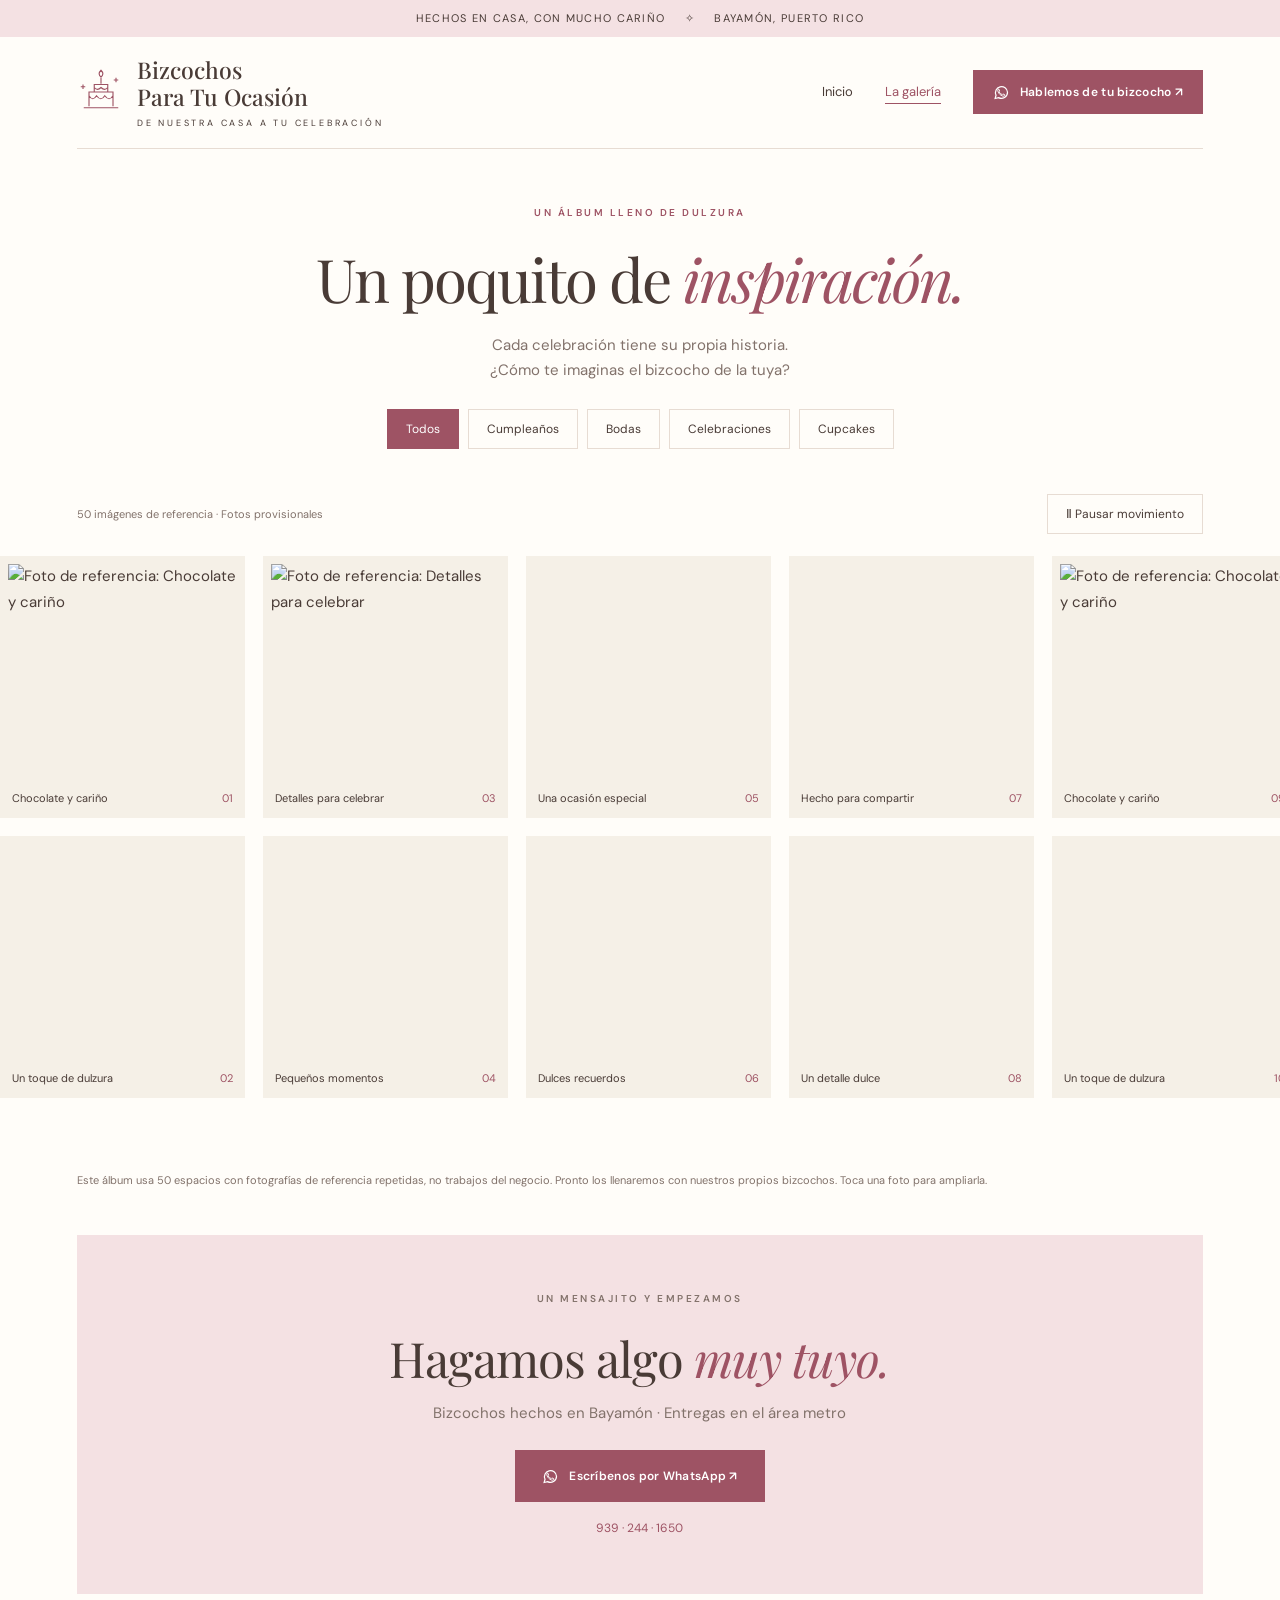
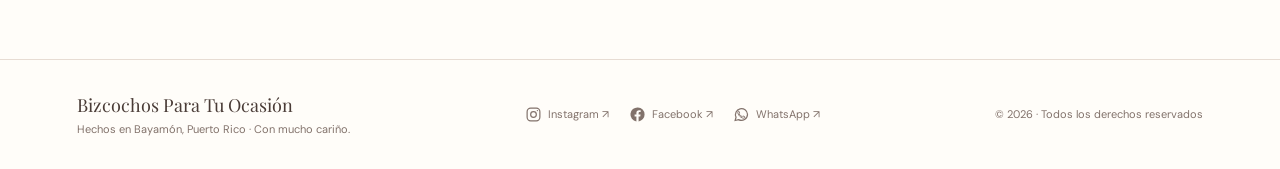
==== galeria.html @ 5bf7c709 "Build cake business website with gallery and corrected contact links" ====
<!doctype html><html lang="es-PR"><head><meta charset="utf-8"><meta name="viewport" content="width=device-width, initial-scale=1"><title>Galería de inspiración | Bizcochos Para Tu Ocasión</title><meta name="description" content="Bizcochos hechos en casa en Bayamón, Puerto Rico, para cumpleaños, bodas y ocasiones especiales. Entregas en el área metro. Cotiza por WhatsApp al 939-244-1650."><link rel="canonical" href="https://bizcochosparatuocasion.com/galeria.html"><meta name="theme-color" content="#f4e1e3"><meta property="og:type" content="website"><meta property="og:locale" content="es_PR"><meta property="og:title" content="Bizcochos Para Tu Ocasión · Bayamón, PR"><meta property="og:description" content="Un bizcocho hecho en casa. Un recuerdo para siempre. Entregas en el área metro de Puerto Rico."><meta property="og:url" content="https://bizcochosparatuocasion.com/galeria.html"><link rel="icon" href="favicon.svg" type="image/svg+xml"><link rel="stylesheet" href="styles.css"><script src="site.js" defer></script></head><body><a class="skip" href="#contenido">Saltar al contenido</a><div class="announcement">HECHOS EN CASA, CON MUCHO CARIÑO <span>✧</span> BAYAMÓN, PUERTO RICO</div><header class="header wrap"><a class="brand" href="index.html" aria-label="Bizcochos Para Tu Ocasión, inicio"><svg viewBox="0 0 64 64" fill="none" stroke="currentColor" stroke-width="1.5" aria-hidden="true"><path d="M9 53h46M16 51V32h32v19M16 37q5 8 10 0 6 8 11 0 6 8 11 0M23 32V22h18v10M23 26q4 5 9 0 5 5 9 0M32 21v-8M32 12q-5-4 0-9 5 5 0 9M8 22v6M5 25h6M52 13v6M49 16h6"/></svg><span><strong>Bizcochos<br>Para Tu Ocasión</strong><small>De nuestra casa a tu celebración</small></span></a><nav class="nav" aria-label="Navegación principal"><a href="index.html" >Inicio</a><a href="galeria.html" aria-current="page">La galería</a><a class="button" href="https://wa.me/19392441650" data-whatsapp><svg viewBox="0 0 24 24" aria-hidden="true" focusable="false" fill="none" stroke="currentColor" stroke-width="1.7"><path d="M20.5 11.7a8.5 8.5 0 0 1-12.6 7.5L3 20.5l1.3-4.7a8.5 8.5 0 1 1 16.2-4.1Z"/><path d="m8 7 1.5 3-1 1c1 2 2.5 3.2 4.5 4l1-1 3 1.5c-.5 2-2 2-3.5 1.5-3-1-5.5-3.5-6.5-6.5C6.5 9 6.5 7.5 8 7Z" stroke-width="1.3"/></svg>Hablemos de tu bizcocho ↗</a></nav></header><main id="contenido"><section class="gallery-intro"><p class="eyebrow">UN ÁLBUM LLENO DE DULZURA</p><h1>Un poquito de <em>inspiración.</em></h1><p>Cada celebración tiene su propia historia.<br>¿Cómo te imaginas el bizcocho de la tuya?</p><div class="gallery-controls" aria-label="Filtrar fotos"><button class="filter active" data-category="todos" aria-pressed="true">Todos</button><button class="filter " data-category="cumpleanos" aria-pressed="false">Cumpleaños</button><button class="filter " data-category="bodas" aria-pressed="false">Bodas</button><button class="filter " data-category="celebraciones" aria-pressed="false">Celebraciones</button><button class="filter " data-category="cupcakes" aria-pressed="false">Cupcakes</button></div></section><div class="gallery-tools wrap"><span id="gallery-count" aria-live="polite">50 imágenes de referencia · Fotos provisionales</span><button class="pause" aria-pressed="false">Ⅱ Pausar movimiento</button></div><div class="gallery-stage" aria-label="Galería de fotos de referencia"></div><noscript><p class="wrap">Activa JavaScript para explorar la galería. Puedes <a href="https://www.instagram.com/bizcochos_para_tu_ocasion/">ver nuestros bizcochos en Instagram</a>.</p></noscript><div class="wrap"><p class="disclaimer" style="margin:0 0 45px">Este álbum usa 50 espacios con fotografías de referencia repetidas, no trabajos del negocio. Pronto los llenaremos con nuestros propios bizcochos. Toca una foto para ampliarla.</p></div><dialog aria-labelledby="photo-title"><div class="dialog-bar"><h2 id="photo-title" style="font-size:24px">Foto de referencia</h2><button type="button" aria-label="Cerrar foto">×</button></div><img alt="Foto de referencia"><p>Fotografía de referencia. No representa un trabajo del negocio.</p></dialog><section class="contact wrap" id="contacto"><p class="eyebrow">UN MENSAJITO Y EMPEZAMOS</p><h2>Hagamos algo <em>muy tuyo.</em></h2><p>Bizcochos hechos en Bayamón · Entregas en el área metro</p><a class="button" href="https://wa.me/19392441650" data-whatsapp><svg viewBox="0 0 24 24" aria-hidden="true" focusable="false" fill="none" stroke="currentColor" stroke-width="1.7"><path d="M20.5 11.7a8.5 8.5 0 0 1-12.6 7.5L3 20.5l1.3-4.7a8.5 8.5 0 1 1 16.2-4.1Z"/><path d="m8 7 1.5 3-1 1c1 2 2.5 3.2 4.5 4l1-1 3 1.5c-.5 2-2 2-3.5 1.5-3-1-5.5-3.5-6.5-6.5C6.5 9 6.5 7.5 8 7Z" stroke-width="1.3"/></svg>Escríbenos por WhatsApp ↗</a><a class="phone" href="tel:+19392441650">939 · 244 · 1650</a></section></main><footer><div class="wrap footer-inner"><div><div class="footer-name">Bizcochos Para Tu Ocasión</div><span>Hechos en Bayamón, Puerto Rico · Con mucho cariño.</span></div><div class="footer-links"><a href="https://www.instagram.com/bizcochos_para_tu_ocasion/"><svg viewBox="0 0 24 24" aria-hidden="true" focusable="false" fill="none" stroke="currentColor" stroke-width="1.7"><rect x="3" y="3" width="18" height="18" rx="5"/><circle cx="12" cy="12" r="4"/><circle cx="17.5" cy="6.5" r="1" fill="currentColor" stroke="none"/></svg> Instagram ↗</a><a href="https://www.facebook.com/people/Bizcochos-para-t%C3%BA-Ocasi%C3%B3n/100064667080641/"><svg viewBox="0 0 24 24" aria-hidden="true" focusable="false" fill="currentColor"><path d="M22 12a10 10 0 1 0-11.56 9.88v-6.99H7.9V12h2.54V9.8c0-2.5 1.49-3.89 3.77-3.89 1.09 0 2.23.2 2.23.2v2.45h-1.26c-1.24 0-1.62.77-1.62 1.56V12h2.77l-.44 2.89h-2.33v6.99A10 10 0 0 0 22 12Z"/></svg> Facebook ↗</a><a href="https://wa.me/19392441650" data-whatsapp><svg viewBox="0 0 24 24" aria-hidden="true" focusable="false" fill="none" stroke="currentColor" stroke-width="1.7"><path d="M20.5 11.7a8.5 8.5 0 0 1-12.6 7.5L3 20.5l1.3-4.7a8.5 8.5 0 1 1 16.2-4.1Z"/><path d="m8 7 1.5 3-1 1c1 2 2.5 3.2 4.5 4l1-1 3 1.5c-.5 2-2 2-3.5 1.5-3-1-5.5-3.5-6.5-6.5C6.5 9 6.5 7.5 8 7Z" stroke-width="1.3"/></svg> WhatsApp ↗</a></div><span>© 2026 · Todos los derechos reservados</span></div></footer></body></html>
---- styles.css ----
@import url('https://fonts.googleapis.com/css2?family=DM+Sans:wght@400;500;600;700&family=Playfair+Display:ital,wght@0,400;0,500;0,600;0,700;1,400;1,500&display=swap');
:root{--ink:#493b36;--muted:#82726b;--rose:#9e5364;--pink:#f4e1e3;--paper:#fffdf9;--cream:#f5f0e7;--line:#e7dcd3}*{box-sizing:border-box}body{margin:0;background:var(--paper);color:var(--ink);font-family:'DM Sans',sans-serif;font-size:15px;line-height:1.7}a{color:inherit;text-decoration:none}button{font:inherit;cursor:pointer}img{display:block;width:100%;object-fit:cover}h1,h2,h3,p{margin:0}h1,h2,h3{font-family:'Playfair Display',Georgia,serif;font-weight:400;line-height:1.15}h1{font-size:clamp(46px,5.4vw,78px);letter-spacing:-2px}h2{font-size:clamp(34px,3.8vw,49px);letter-spacing:-1px}h3{font-size:25px}em{font-weight:400;color:var(--rose)}.wrap{width:min(1180px,88%);margin:auto}.announcement{background:var(--pink);text-align:center;font-size:11px;letter-spacing:1.3px;padding:9px 15px}.announcement span{margin:0 15px}.header{display:flex;align-items:center;justify-content:space-between;gap:24px;min-height:112px;border-bottom:1px solid var(--line)}.brand{display:flex;align-items:center;gap:12px;line-height:1.2}.brand svg{width:48px;height:54px;color:var(--rose)}.brand strong{font-family:'Playfair Display',Georgia,serif;font-size:23px;font-weight:500}.brand small{display:block;text-transform:uppercase;font-size:9px;letter-spacing:2.8px;margin-top:7px}.nav{display:flex;align-items:center;gap:32px;font-size:13px}.nav a[aria-current=page]{color:var(--rose);border-bottom:1px solid var(--rose)}.nav .button{padding:11px 19px}.button{display:inline-flex;align-items:center;justify-content:center;gap:18px;padding:15px 26px;background:var(--rose);border:1px solid var(--rose);color:white;font-size:12px;font-weight:600;letter-spacing:.3px;transition:background .2s}.button:hover{background:#813e4e}.button.light{background:transparent;color:var(--ink);border-color:#bdaaa0}.button.light:hover{background:var(--pink)}.eyebrow{text-transform:uppercase;letter-spacing:2.5px;font-size:10px;font-weight:600;color:var(--rose);margin-bottom:23px}.hero{display:grid;grid-template-columns:1fr 1fr;gap:65px;align-items:center;padding:68px 0 76px}.hero-copy>p:not(.eyebrow){max-width:425px;color:var(--muted);margin:25px 0;font-size:15px}.hero-copy .actions{display:flex;gap:13px;margin:30px 0 23px}.local-note{font-size:11px;color:var(--muted);display:flex;gap:9px;align-items:center}.hero-art{position:relative;padding:26px 25px 18px 33px;background:var(--pink)}.hero-art:before{content:'';position:absolute;inset:13px;border:1px solid #fff9;pointer-events:none}.hero-photo{position:relative;background:white;padding:11px 11px 0;transform:rotate(-4deg);box-shadow:0 7px 20px #654a3312;margin:0 20px 15px 0}.hero-photo img{height:400px}.handwritten{font-family:'Playfair Display',Georgia,serif;font-style:italic;font-size:20px;text-align:center;padding:15px 5px;color:var(--rose)}.seal{position:absolute;right:-24px;bottom:53px;width:112px;height:112px;border-radius:50%;background:var(--cream);border:1px solid #c7afa2;outline:5px solid var(--cream);display:flex;align-items:center;justify-content:center;text-align:center;font-family:'Playfair Display',Georgia,serif;line-height:1.4;font-size:17px;transform:rotate(12deg)}.photo-note{font-size:9px;color:var(--muted);letter-spacing:.6px;text-align:right;margin-top:22px}.values{border-top:1px solid var(--line);border-bottom:1px solid var(--line);display:flex;justify-content:center;gap:55px;padding:18px 0;font-size:11px;letter-spacing:1px}.values span::before{content:'✧';color:var(--rose);font-size:18px;margin-right:14px}.section{padding:75px 0}.section-heading{display:flex;justify-content:space-between;align-items:end;margin-bottom:34px;gap:20px}.section-heading .eyebrow{margin-bottom:12px}.text-link{font-size:12px;border-bottom:1px solid var(--rose);padding-bottom:4px;color:var(--rose);white-space:nowrap}.cake-grid{display:grid;grid-template-columns:repeat(3,1fr);gap:27px}.cake-card{margin:0}.cake-card .image-frame{background:var(--cream);padding:10px;overflow:hidden}.cake-card img{height:295px;transition:transform .5s}.cake-card a:hover img{transform:scale(1.04)}.cake-card figcaption{display:flex;align-items:center;justify-content:space-between;padding-top:17px}.cake-card figcaption span{color:var(--rose);font-size:18px}.cake-card p{font-size:12px;color:var(--muted);margin-top:6px}.disclaimer{font-size:11px;color:var(--muted);margin-top:22px}.story{background:var(--cream);padding:60px 0}.story-inner{display:grid;grid-template-columns:1fr 1.2fr;gap:100px;align-items:center}.story p:not(.eyebrow){color:var(--muted);margin:20px 0}.story-signature{font-family:'Playfair Display',serif;color:var(--rose);font-style:italic;font-size:21px}.steps{display:grid;grid-template-columns:repeat(3,1fr);gap:45px;margin-top:37px}.step{border-top:1px solid var(--line);padding-top:22px}.step .number{font-family:'Playfair Display',serif;color:#c69c99;font-size:28px}.step h3{margin:12px 0}.step p{color:var(--muted);font-size:13px}.contact{background:var(--pink);text-align:center;padding:55px 20px;margin-bottom:65px;position:relative}.contact h2{margin-bottom:16px}.contact p{color:var(--muted);margin-bottom:23px}.contact .phone{display:block;font-size:12px;margin-top:16px;color:var(--rose)}footer{border-top:1px solid var(--line);padding:30px 0}.footer-inner{display:flex;justify-content:space-between;align-items:center;gap:20px;font-size:11px;color:var(--muted)}.footer-name{font-family:'Playfair Display',serif;font-size:18px;color:var(--ink)}.footer-links{display:flex;gap:20px}.skip{position:absolute;left:20px;top:-100px;background:white;padding:10px;z-index:10}.skip:focus{top:10px}:focus-visible{outline:3px solid var(--rose);outline-offset:5px}.gallery-intro{text-align:center;padding:55px 20px 30px}.gallery-intro h1{font-size:60px}.gallery-intro>p:not(.eyebrow){color:var(--muted);max-width:520px;margin:20px auto}.gallery-controls{display:flex;justify-content:center;gap:9px;flex-wrap:wrap;margin:25px 0 15px}.filter,.pause{border:1px solid var(--line);padding:9px 18px;background:transparent;color:var(--ink);font-size:12px}.filter.active{background:var(--rose);border-color:var(--rose);color:white}.gallery-tools{display:flex;align-items:center;justify-content:space-between;gap:20px;font-size:11px;color:var(--muted);margin-bottom:22px}.gallery-stage{overflow:hidden;padding-bottom:55px}.gallery-row{overflow:hidden;margin:0 0 18px}.gallery-track{display:flex;width:max-content;animation:drift 100s linear infinite;gap:18px}.gallery-row:nth-child(even) .gallery-track{animation-direction:reverse;animation-duration:115s}.gallery-stage.paused .gallery-track,.gallery-row:hover .gallery-track,.gallery-row:focus-within .gallery-track{animation-play-state:paused}.gallery-item{border:0;padding:8px 8px 0;background:var(--cream);width:245px;text-align:left;color:var(--ink)}.gallery-item img{height:215px}.gallery-item span{display:block;padding:10px 4px;font-size:11px}.gallery-item span b{float:right;color:var(--rose);font-weight:400}@keyframes drift{to{transform:translateX(-50%)}}dialog{border:1px solid var(--line);padding:18px;background:var(--paper);width:min(600px,92vw);max-height:90vh;color:var(--ink)}dialog::backdrop{background:#302420b8}dialog img{max-height:65vh;object-fit:contain;background:var(--cream)}.dialog-bar{display:flex;justify-content:space-between;align-items:center;margin-bottom:12px}.dialog-bar button{background:none;border:0;font-size:24px;color:var(--ink)}dialog p{font-size:11px;color:var(--muted);margin-top:12px}.empty{padding:40px;text-align:center}
@media(min-width:1500px){.gallery-item{width:290px}.gallery-item img{height:245px}}@media(max-width:850px){.header{min-height:95px}.nav{gap:19px}.hero{gap:30px}.hero-photo img{height:325px}.seal{right:-10px;width:90px;height:90px;font-size:15px}.hero-copy .actions{flex-direction:column;align-items:start}.values{gap:20px;font-size:9px}.cake-card img{height:230px}.story-inner{gap:40px}.brand strong{font-size:19px}.nav .button{padding:9px 12px}.cake-grid{gap:16px}}@media(max-width:600px){.wrap{width:88%}.announcement{font-size:9px;letter-spacing:.5px}.announcement span{margin:0 6px}.header{flex-wrap:wrap;justify-content:center;padding:20px 0 15px;gap:18px}.brand strong{font-size:24px}.nav{width:100%;justify-content:center;gap:28px}.nav .button{font-size:11px}.hero{grid-template-columns:1fr;padding:40px 0 45px;gap:35px}h1{font-size:53px}.hero-copy>p:not(.eyebrow){margin:22px 0}.hero-copy .actions{flex-direction:row;gap:10px}.button{padding:13px 17px;font-size:11px}.hero-art{margin:0 12px 0 0;padding:22px}.hero-photo{margin-right:10px}.hero-photo img{height:340px}.seal{bottom:55px}.values{gap:10px;flex-wrap:wrap;padding:14px 0}.values span::before{margin-right:6px}.section{padding:47px 0}.section-heading{align-items:start}.section-heading h2{font-size:35px}.section-heading .text-link{margin-top:30px;font-size:10px}.cake-grid{grid-template-columns:1fr;gap:30px}.cake-card img{height:320px}.story{padding:45px 0}.story-inner{grid-template-columns:1fr;gap:15px}.steps{grid-template-columns:1fr;gap:25px}.step{display:grid;grid-template-columns:40px 1fr;column-gap:14px}.step h3{margin:3px 0 8px}.step p{grid-column:2}.contact{margin-bottom:35px;padding:40px 20px}.footer-inner{flex-direction:column;text-align:center;gap:15px}.gallery-intro{padding-top:40px}.gallery-intro h1{font-size:46px}.gallery-tools{align-items:start}.gallery-item{width:195px}.gallery-item img{height:180px}.gallery-track{gap:14px}.gallery-row{margin-bottom:14px}}@media(prefers-reduced-motion:reduce){*{animation:none!important;transition:none!important}.gallery-row{overflow-x:auto}}
.gallery-stage.paused .gallery-row{overflow-x:auto}.gallery-stage.paused .gallery-track{animation:none;transform:none}.gallery-track{padding-right:18px}@media(max-width:600px){.gallery-track{padding-right:14px}}
.footer-links a{display:inline-flex;align-items:center;gap:6px}.footer-links svg,.button svg{width:17px;height:17px;flex-shrink:0}.button:has(svg){gap:10px}@media(max-width:600px){.nav{gap:18px}.nav .button{padding:9px 10px}.nav .button svg{width:15px;height:15px}}
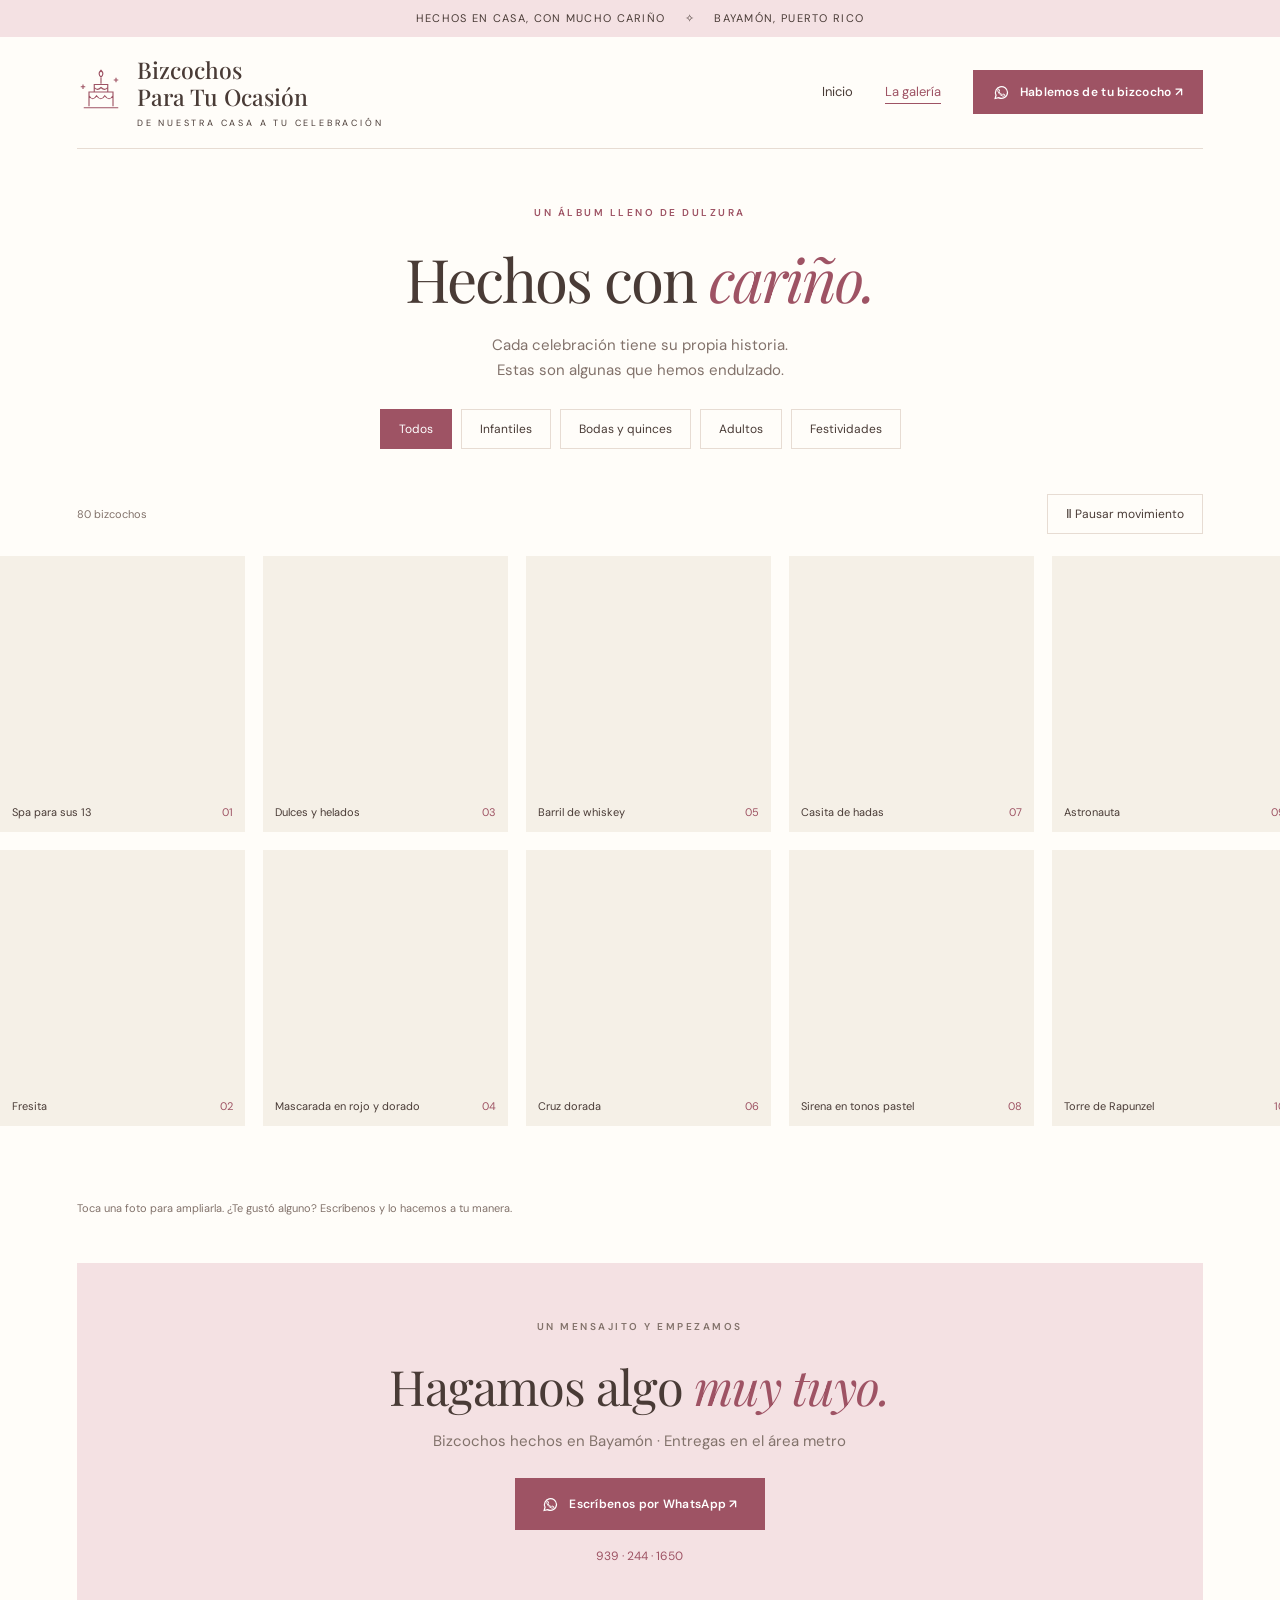
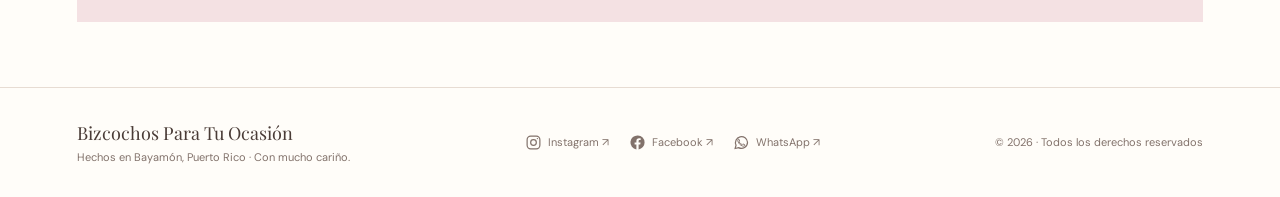
==== commit ac0e4c41: "Replace placeholder photos with the bakery's own cakes Add 80 web-sized photos (full and thumbnail) " ====
--- a/galeria.html
+++ b/galeria.html
@@ -1 +1 @@
-<!doctype html><html lang="es-PR"><head><meta charset="utf-8"><meta name="viewport" content="width=device-width, initial-scale=1"><title>Galería de inspiración | Bizcochos Para Tu Ocasión</title><meta name="description" content="Bizcochos hechos en casa en Bayamón, Puerto Rico, para cumpleaños, bodas y ocasiones especiales. Entregas en el área metro. Cotiza por WhatsApp al 939-244-1650."><link rel="canonical" href="https://bizcochosparatuocasion.com/galeria.html"><meta name="theme-color" content="#f4e1e3"><meta property="og:type" content="website"><meta property="og:locale" content="es_PR"><meta property="og:title" content="Bizcochos Para Tu Ocasión · Bayamón, PR"><meta property="og:description" content="Un bizcocho hecho en casa. Un recuerdo para siempre. Entregas en el área metro de Puerto Rico."><meta property="og:url" content="https://bizcochosparatuocasion.com/galeria.html"><link rel="icon" href="favicon.svg" type="image/svg+xml"><link rel="stylesheet" href="styles.css"><script src="site.js" defer></script></head><body><a class="skip" href="#contenido">Saltar al contenido</a><div class="announcement">HECHOS EN CASA, CON MUCHO CARIÑO <span>✧</span> BAYAMÓN, PUERTO RICO</div><header class="header wrap"><a class="brand" href="index.html" aria-label="Bizcochos Para Tu Ocasión, inicio"><svg viewBox="0 0 64 64" fill="none" stroke="currentColor" stroke-width="1.5" aria-hidden="true"><path d="M9 53h46M16 51V32h32v19M16 37q5 8 10 0 6 8 11 0 6 8 11 0M23 32V22h18v10M23 26q4 5 9 0 5 5 9 0M32 21v-8M32 12q-5-4 0-9 5 5 0 9M8 22v6M5 25h6M52 13v6M49 16h6"/></svg><span><strong>Bizcochos<br>Para Tu Ocasión</strong><small>De nuestra casa a tu celebración</small></span></a><nav class="nav" aria-label="Navegación principal"><a href="index.html" >Inicio</a><a href="galeria.html" aria-current="page">La galería</a><a class="button" href="https://wa.me/19392441650" data-whatsapp><svg viewBox="0 0 24 24" aria-hidden="true" focusable="false" fill="none" stroke="currentColor" stroke-width="1.7"><path d="M20.5 11.7a8.5 8.5 0 0 1-12.6 7.5L3 20.5l1.3-4.7a8.5 8.5 0 1 1 16.2-4.1Z"/><path d="m8 7 1.5 3-1 1c1 2 2.5 3.2 4.5 4l1-1 3 1.5c-.5 2-2 2-3.5 1.5-3-1-5.5-3.5-6.5-6.5C6.5 9 6.5 7.5 8 7Z" stroke-width="1.3"/></svg>Hablemos de tu bizcocho ↗</a></nav></header><main id="contenido"><section class="gallery-intro"><p class="eyebrow">UN ÁLBUM LLENO DE DULZURA</p><h1>Un poquito de <em>inspiración.</em></h1><p>Cada celebración tiene su propia historia.<br>¿Cómo te imaginas el bizcocho de la tuya?</p><div class="gallery-controls" aria-label="Filtrar fotos"><button class="filter active" data-category="todos" aria-pressed="true">Todos</button><button class="filter " data-category="cumpleanos" aria-pressed="false">Cumpleaños</button><button class="filter " data-category="bodas" aria-pressed="false">Bodas</button><button class="filter " data-category="celebraciones" aria-pressed="false">Celebraciones</button><button class="filter " data-category="cupcakes" aria-pressed="false">Cupcakes</button></div></section><div class="gallery-tools wrap"><span id="gallery-count" aria-live="polite">50 imágenes de referencia · Fotos provisionales</span><button class="pause" aria-pressed="false">Ⅱ Pausar movimiento</button></div><div class="gallery-stage" aria-label="Galería de fotos de referencia"></div><noscript><p class="wrap">Activa JavaScript para explorar la galería. Puedes <a href="https://www.instagram.com/bizcochos_para_tu_ocasion/">ver nuestros bizcochos en Instagram</a>.</p></noscript><div class="wrap"><p class="disclaimer" style="margin:0 0 45px">Este álbum usa 50 espacios con fotografías de referencia repetidas, no trabajos del negocio. Pronto los llenaremos con nuestros propios bizcochos. Toca una foto para ampliarla.</p></div><dialog aria-labelledby="photo-title"><div class="dialog-bar"><h2 id="photo-title" style="font-size:24px">Foto de referencia</h2><button type="button" aria-label="Cerrar foto">×</button></div><img alt="Foto de referencia"><p>Fotografía de referencia. No representa un trabajo del negocio.</p></dialog><section class="contact wrap" id="contacto"><p class="eyebrow">UN MENSAJITO Y EMPEZAMOS</p><h2>Hagamos algo <em>muy tuyo.</em></h2><p>Bizcochos hechos en Bayamón · Entregas en el área metro</p><a class="button" href="https://wa.me/19392441650" data-whatsapp><svg viewBox="0 0 24 24" aria-hidden="true" focusable="false" fill="none" stroke="currentColor" stroke-width="1.7"><path d="M20.5 11.7a8.5 8.5 0 0 1-12.6 7.5L3 20.5l1.3-4.7a8.5 8.5 0 1 1 16.2-4.1Z"/><path d="m8 7 1.5 3-1 1c1 2 2.5 3.2 4.5 4l1-1 3 1.5c-.5 2-2 2-3.5 1.5-3-1-5.5-3.5-6.5-6.5C6.5 9 6.5 7.5 8 7Z" stroke-width="1.3"/></svg>Escríbenos por WhatsApp ↗</a><a class="phone" href="tel:+19392441650">939 · 244 · 1650</a></section></main><footer><div class="wrap footer-inner"><div><div class="footer-name">Bizcochos Para Tu Ocasión</div><span>Hechos en Bayamón, Puerto Rico · Con mucho cariño.</span></div><div class="footer-links"><a href="https://www.instagram.com/bizcochos_para_tu_ocasion/"><svg viewBox="0 0 24 24" aria-hidden="true" focusable="false" fill="none" stroke="currentColor" stroke-width="1.7"><rect x="3" y="3" width="18" height="18" rx="5"/><circle cx="12" cy="12" r="4"/><circle cx="17.5" cy="6.5" r="1" fill="currentColor" stroke="none"/></svg> Instagram ↗</a><a href="https://www.facebook.com/people/Bizcochos-para-t%C3%BA-Ocasi%C3%B3n/100064667080641/"><svg viewBox="0 0 24 24" aria-hidden="true" focusable="false" fill="currentColor"><path d="M22 12a10 10 0 1 0-11.56 9.88v-6.99H7.9V12h2.54V9.8c0-2.5 1.49-3.89 3.77-3.89 1.09 0 2.23.2 2.23.2v2.45h-1.26c-1.24 0-1.62.77-1.62 1.56V12h2.77l-.44 2.89h-2.33v6.99A10 10 0 0 0 22 12Z"/></svg> Facebook ↗</a><a href="https://wa.me/19392441650" data-whatsapp><svg viewBox="0 0 24 24" aria-hidden="true" focusable="false" fill="none" stroke="currentColor" stroke-width="1.7"><path d="M20.5 11.7a8.5 8.5 0 0 1-12.6 7.5L3 20.5l1.3-4.7a8.5 8.5 0 1 1 16.2-4.1Z"/><path d="m8 7 1.5 3-1 1c1 2 2.5 3.2 4.5 4l1-1 3 1.5c-.5 2-2 2-3.5 1.5-3-1-5.5-3.5-6.5-6.5C6.5 9 6.5 7.5 8 7Z" stroke-width="1.3"/></svg> WhatsApp ↗</a></div><span>© 2026 · Todos los derechos reservados</span></div></footer></body></html>+<!doctype html><html lang="es-PR"><head><meta charset="utf-8"><meta name="viewport" content="width=device-width, initial-scale=1"><title>Galería de bizcochos | Bizcochos Para Tu Ocasión</title><meta name="description" content="Bizcochos hechos en casa en Bayamón, Puerto Rico, para cumpleaños, bodas y ocasiones especiales. Entregas en el área metro. Cotiza por WhatsApp al 939-244-1650."><link rel="canonical" href="https://bizcochosparatuocasion.com/galeria.html"><meta name="theme-color" content="#f4e1e3"><meta property="og:type" content="website"><meta property="og:locale" content="es_PR"><meta property="og:title" content="Bizcochos Para Tu Ocasión · Bayamón, PR"><meta property="og:description" content="Un bizcocho hecho en casa. Un recuerdo para siempre. Entregas en el área metro de Puerto Rico."><meta property="og:url" content="https://bizcochosparatuocasion.com/galeria.html"><link rel="icon" href="favicon.svg" type="image/svg+xml"><link rel="stylesheet" href="styles.css"><script src="site.js" defer></script></head><body><a class="skip" href="#contenido">Saltar al contenido</a><div class="announcement">HECHOS EN CASA, CON MUCHO CARIÑO <span>✧</span> BAYAMÓN, PUERTO RICO</div><header class="header wrap"><a class="brand" href="index.html" aria-label="Bizcochos Para Tu Ocasión, inicio"><svg viewBox="0 0 64 64" fill="none" stroke="currentColor" stroke-width="1.5" aria-hidden="true"><path d="M9 53h46M16 51V32h32v19M16 37q5 8 10 0 6 8 11 0 6 8 11 0M23 32V22h18v10M23 26q4 5 9 0 5 5 9 0M32 21v-8M32 12q-5-4 0-9 5 5 0 9M8 22v6M5 25h6M52 13v6M49 16h6"/></svg><span><strong>Bizcochos<br>Para Tu Ocasión</strong><small>De nuestra casa a tu celebración</small></span></a><nav class="nav" aria-label="Navegación principal"><a href="index.html" >Inicio</a><a href="galeria.html" aria-current="page">La galería</a><a class="button" href="https://wa.me/19392441650" data-whatsapp><svg viewBox="0 0 24 24" aria-hidden="true" focusable="false" fill="none" stroke="currentColor" stroke-width="1.7"><path d="M20.5 11.7a8.5 8.5 0 0 1-12.6 7.5L3 20.5l1.3-4.7a8.5 8.5 0 1 1 16.2-4.1Z"/><path d="m8 7 1.5 3-1 1c1 2 2.5 3.2 4.5 4l1-1 3 1.5c-.5 2-2 2-3.5 1.5-3-1-5.5-3.5-6.5-6.5C6.5 9 6.5 7.5 8 7Z" stroke-width="1.3"/></svg>Hablemos de tu bizcocho ↗</a></nav></header><main id="contenido"><section class="gallery-intro"><p class="eyebrow">UN ÁLBUM LLENO DE DULZURA</p><h1>Hechos con <em>cariño.</em></h1><p>Cada celebración tiene su propia historia.<br>Estas son algunas que hemos endulzado.</p><div class="gallery-controls" aria-label="Filtrar fotos"><button class="filter active" data-category="todos" aria-pressed="true">Todos</button><button class="filter " data-category="infantiles" aria-pressed="false">Infantiles</button><button class="filter " data-category="bodas-y-quinces" aria-pressed="false">Bodas y quinces</button><button class="filter " data-category="adultos" aria-pressed="false">Adultos</button><button class="filter " data-category="festividades" aria-pressed="false">Festividades</button></div></section><div class="gallery-tools wrap"><span id="gallery-count" aria-live="polite">80 bizcochos</span><button class="pause" aria-pressed="false">Ⅱ Pausar movimiento</button></div><div class="gallery-stage" aria-label="Galería de nuestros bizcochos"></div><noscript><p class="wrap">Activa JavaScript para explorar la galería. Puedes <a href="https://www.instagram.com/bizcochos_para_tu_ocasion/">ver nuestros bizcochos en Instagram</a>.</p></noscript><div class="wrap"><p class="disclaimer" style="margin:0 0 45px">Toca una foto para ampliarla. ¿Te gustó alguno? Escríbenos y lo hacemos a tu manera.</p></div><dialog aria-labelledby="photo-title"><div class="dialog-bar"><h2 id="photo-title" style="font-size:24px">Bizcocho</h2><button type="button" aria-label="Cerrar foto">×</button></div><img alt=""><p>Hecho por Bizcochos Para Tu Ocasión en Bayamón, Puerto Rico.</p></dialog><section class="contact wrap" id="contacto"><p class="eyebrow">UN MENSAJITO Y EMPEZAMOS</p><h2>Hagamos algo <em>muy tuyo.</em></h2><p>Bizcochos hechos en Bayamón · Entregas en el área metro</p><a class="button" href="https://wa.me/19392441650" data-whatsapp><svg viewBox="0 0 24 24" aria-hidden="true" focusable="false" fill="none" stroke="currentColor" stroke-width="1.7"><path d="M20.5 11.7a8.5 8.5 0 0 1-12.6 7.5L3 20.5l1.3-4.7a8.5 8.5 0 1 1 16.2-4.1Z"/><path d="m8 7 1.5 3-1 1c1 2 2.5 3.2 4.5 4l1-1 3 1.5c-.5 2-2 2-3.5 1.5-3-1-5.5-3.5-6.5-6.5C6.5 9 6.5 7.5 8 7Z" stroke-width="1.3"/></svg>Escríbenos por WhatsApp ↗</a><a class="phone" href="tel:+19392441650">939 · 244 · 1650</a></section></main><footer><div class="wrap footer-inner"><div><div class="footer-name">Bizcochos Para Tu Ocasión</div><span>Hechos en Bayamón, Puerto Rico · Con mucho cariño.</span></div><div class="footer-links"><a href="https://www.instagram.com/bizcochos_para_tu_ocasion/"><svg viewBox="0 0 24 24" aria-hidden="true" focusable="false" fill="none" stroke="currentColor" stroke-width="1.7"><rect x="3" y="3" width="18" height="18" rx="5"/><circle cx="12" cy="12" r="4"/><circle cx="17.5" cy="6.5" r="1" fill="currentColor" stroke="none"/></svg> Instagram ↗</a><a href="https://www.facebook.com/people/Bizcochos-para-t%C3%BA-Ocasi%C3%B3n/100064667080641/"><svg viewBox="0 0 24 24" aria-hidden="true" focusable="false" fill="currentColor"><path d="M22 12a10 10 0 1 0-11.56 9.88v-6.99H7.9V12h2.54V9.8c0-2.5 1.49-3.89 3.77-3.89 1.09 0 2.23.2 2.23.2v2.45h-1.26c-1.24 0-1.62.77-1.62 1.56V12h2.77l-.44 2.89h-2.33v6.99A10 10 0 0 0 22 12Z"/></svg> Facebook ↗</a><a href="https://wa.me/19392441650" data-whatsapp><svg viewBox="0 0 24 24" aria-hidden="true" focusable="false" fill="none" stroke="currentColor" stroke-width="1.7"><path d="M20.5 11.7a8.5 8.5 0 0 1-12.6 7.5L3 20.5l1.3-4.7a8.5 8.5 0 1 1 16.2-4.1Z"/><path d="m8 7 1.5 3-1 1c1 2 2.5 3.2 4.5 4l1-1 3 1.5c-.5 2-2 2-3.5 1.5-3-1-5.5-3.5-6.5-6.5C6.5 9 6.5 7.5 8 7Z" stroke-width="1.3"/></svg> WhatsApp ↗</a></div><span>© 2026 · Todos los derechos reservados</span></div></footer></body></html>
--- a/styles.css
+++ b/styles.css
@@ -1,5 +1,5 @@
 @import url('https://fonts.googleapis.com/css2?family=DM+Sans:wght@400;500;600;700&family=Playfair+Display:ital,wght@0,400;0,500;0,600;0,700;1,400;1,500&display=swap');
-:root{--ink:#493b36;--muted:#82726b;--rose:#9e5364;--pink:#f4e1e3;--paper:#fffdf9;--cream:#f5f0e7;--line:#e7dcd3}*{box-sizing:border-box}body{margin:0;background:var(--paper);color:var(--ink);font-family:'DM Sans',sans-serif;font-size:15px;line-height:1.7}a{color:inherit;text-decoration:none}button{font:inherit;cursor:pointer}img{display:block;width:100%;object-fit:cover}h1,h2,h3,p{margin:0}h1,h2,h3{font-family:'Playfair Display',Georgia,serif;font-weight:400;line-height:1.15}h1{font-size:clamp(46px,5.4vw,78px);letter-spacing:-2px}h2{font-size:clamp(34px,3.8vw,49px);letter-spacing:-1px}h3{font-size:25px}em{font-weight:400;color:var(--rose)}.wrap{width:min(1180px,88%);margin:auto}.announcement{background:var(--pink);text-align:center;font-size:11px;letter-spacing:1.3px;padding:9px 15px}.announcement span{margin:0 15px}.header{display:flex;align-items:center;justify-content:space-between;gap:24px;min-height:112px;border-bottom:1px solid var(--line)}.brand{display:flex;align-items:center;gap:12px;line-height:1.2}.brand svg{width:48px;height:54px;color:var(--rose)}.brand strong{font-family:'Playfair Display',Georgia,serif;font-size:23px;font-weight:500}.brand small{display:block;text-transform:uppercase;font-size:9px;letter-spacing:2.8px;margin-top:7px}.nav{display:flex;align-items:center;gap:32px;font-size:13px}.nav a[aria-current=page]{color:var(--rose);border-bottom:1px solid var(--rose)}.nav .button{padding:11px 19px}.button{display:inline-flex;align-items:center;justify-content:center;gap:18px;padding:15px 26px;background:var(--rose);border:1px solid var(--rose);color:white;font-size:12px;font-weight:600;letter-spacing:.3px;transition:background .2s}.button:hover{background:#813e4e}.button.light{background:transparent;color:var(--ink);border-color:#bdaaa0}.button.light:hover{background:var(--pink)}.eyebrow{text-transform:uppercase;letter-spacing:2.5px;font-size:10px;font-weight:600;color:var(--rose);margin-bottom:23px}.hero{display:grid;grid-template-columns:1fr 1fr;gap:65px;align-items:center;padding:68px 0 76px}.hero-copy>p:not(.eyebrow){max-width:425px;color:var(--muted);margin:25px 0;font-size:15px}.hero-copy .actions{display:flex;gap:13px;margin:30px 0 23px}.local-note{font-size:11px;color:var(--muted);display:flex;gap:9px;align-items:center}.hero-art{position:relative;padding:26px 25px 18px 33px;background:var(--pink)}.hero-art:before{content:'';position:absolute;inset:13px;border:1px solid #fff9;pointer-events:none}.hero-photo{position:relative;background:white;padding:11px 11px 0;transform:rotate(-4deg);box-shadow:0 7px 20px #654a3312;margin:0 20px 15px 0}.hero-photo img{height:400px}.handwritten{font-family:'Playfair Display',Georgia,serif;font-style:italic;font-size:20px;text-align:center;padding:15px 5px;color:var(--rose)}.seal{position:absolute;right:-24px;bottom:53px;width:112px;height:112px;border-radius:50%;background:var(--cream);border:1px solid #c7afa2;outline:5px solid var(--cream);display:flex;align-items:center;justify-content:center;text-align:center;font-family:'Playfair Display',Georgia,serif;line-height:1.4;font-size:17px;transform:rotate(12deg)}.photo-note{font-size:9px;color:var(--muted);letter-spacing:.6px;text-align:right;margin-top:22px}.values{border-top:1px solid var(--line);border-bottom:1px solid var(--line);display:flex;justify-content:center;gap:55px;padding:18px 0;font-size:11px;letter-spacing:1px}.values span::before{content:'✧';color:var(--rose);font-size:18px;margin-right:14px}.section{padding:75px 0}.section-heading{display:flex;justify-content:space-between;align-items:end;margin-bottom:34px;gap:20px}.section-heading .eyebrow{margin-bottom:12px}.text-link{font-size:12px;border-bottom:1px solid var(--rose);padding-bottom:4px;color:var(--rose);white-space:nowrap}.cake-grid{display:grid;grid-template-columns:repeat(3,1fr);gap:27px}.cake-card{margin:0}.cake-card .image-frame{background:var(--cream);padding:10px;overflow:hidden}.cake-card img{height:295px;transition:transform .5s}.cake-card a:hover img{transform:scale(1.04)}.cake-card figcaption{display:flex;align-items:center;justify-content:space-between;padding-top:17px}.cake-card figcaption span{color:var(--rose);font-size:18px}.cake-card p{font-size:12px;color:var(--muted);margin-top:6px}.disclaimer{font-size:11px;color:var(--muted);margin-top:22px}.story{background:var(--cream);padding:60px 0}.story-inner{display:grid;grid-template-columns:1fr 1.2fr;gap:100px;align-items:center}.story p:not(.eyebrow){color:var(--muted);margin:20px 0}.story-signature{font-family:'Playfair Display',serif;color:var(--rose);font-style:italic;font-size:21px}.steps{display:grid;grid-template-columns:repeat(3,1fr);gap:45px;margin-top:37px}.step{border-top:1px solid var(--line);padding-top:22px}.step .number{font-family:'Playfair Display',serif;color:#c69c99;font-size:28px}.step h3{margin:12px 0}.step p{color:var(--muted);font-size:13px}.contact{background:var(--pink);text-align:center;padding:55px 20px;margin-bottom:65px;position:relative}.contact h2{margin-bottom:16px}.contact p{color:var(--muted);margin-bottom:23px}.contact .phone{display:block;font-size:12px;margin-top:16px;color:var(--rose)}footer{border-top:1px solid var(--line);padding:30px 0}.footer-inner{display:flex;justify-content:space-between;align-items:center;gap:20px;font-size:11px;color:var(--muted)}.footer-name{font-family:'Playfair Display',serif;font-size:18px;color:var(--ink)}.footer-links{display:flex;gap:20px}.skip{position:absolute;left:20px;top:-100px;background:white;padding:10px;z-index:10}.skip:focus{top:10px}:focus-visible{outline:3px solid var(--rose);outline-offset:5px}.gallery-intro{text-align:center;padding:55px 20px 30px}.gallery-intro h1{font-size:60px}.gallery-intro>p:not(.eyebrow){color:var(--muted);max-width:520px;margin:20px auto}.gallery-controls{display:flex;justify-content:center;gap:9px;flex-wrap:wrap;margin:25px 0 15px}.filter,.pause{border:1px solid var(--line);padding:9px 18px;background:transparent;color:var(--ink);font-size:12px}.filter.active{background:var(--rose);border-color:var(--rose);color:white}.gallery-tools{display:flex;align-items:center;justify-content:space-between;gap:20px;font-size:11px;color:var(--muted);margin-bottom:22px}.gallery-stage{overflow:hidden;padding-bottom:55px}.gallery-row{overflow:hidden;margin:0 0 18px}.gallery-track{display:flex;width:max-content;animation:drift 100s linear infinite;gap:18px}.gallery-row:nth-child(even) .gallery-track{animation-direction:reverse;animation-duration:115s}.gallery-stage.paused .gallery-track,.gallery-row:hover .gallery-track,.gallery-row:focus-within .gallery-track{animation-play-state:paused}.gallery-item{border:0;padding:8px 8px 0;background:var(--cream);width:245px;text-align:left;color:var(--ink)}.gallery-item img{height:215px}.gallery-item span{display:block;padding:10px 4px;font-size:11px}.gallery-item span b{float:right;color:var(--rose);font-weight:400}@keyframes drift{to{transform:translateX(-50%)}}dialog{border:1px solid var(--line);padding:18px;background:var(--paper);width:min(600px,92vw);max-height:90vh;color:var(--ink)}dialog::backdrop{background:#302420b8}dialog img{max-height:65vh;object-fit:contain;background:var(--cream)}.dialog-bar{display:flex;justify-content:space-between;align-items:center;margin-bottom:12px}.dialog-bar button{background:none;border:0;font-size:24px;color:var(--ink)}dialog p{font-size:11px;color:var(--muted);margin-top:12px}.empty{padding:40px;text-align:center}
-@media(min-width:1500px){.gallery-item{width:290px}.gallery-item img{height:245px}}@media(max-width:850px){.header{min-height:95px}.nav{gap:19px}.hero{gap:30px}.hero-photo img{height:325px}.seal{right:-10px;width:90px;height:90px;font-size:15px}.hero-copy .actions{flex-direction:column;align-items:start}.values{gap:20px;font-size:9px}.cake-card img{height:230px}.story-inner{gap:40px}.brand strong{font-size:19px}.nav .button{padding:9px 12px}.cake-grid{gap:16px}}@media(max-width:600px){.wrap{width:88%}.announcement{font-size:9px;letter-spacing:.5px}.announcement span{margin:0 6px}.header{flex-wrap:wrap;justify-content:center;padding:20px 0 15px;gap:18px}.brand strong{font-size:24px}.nav{width:100%;justify-content:center;gap:28px}.nav .button{font-size:11px}.hero{grid-template-columns:1fr;padding:40px 0 45px;gap:35px}h1{font-size:53px}.hero-copy>p:not(.eyebrow){margin:22px 0}.hero-copy .actions{flex-direction:row;gap:10px}.button{padding:13px 17px;font-size:11px}.hero-art{margin:0 12px 0 0;padding:22px}.hero-photo{margin-right:10px}.hero-photo img{height:340px}.seal{bottom:55px}.values{gap:10px;flex-wrap:wrap;padding:14px 0}.values span::before{margin-right:6px}.section{padding:47px 0}.section-heading{align-items:start}.section-heading h2{font-size:35px}.section-heading .text-link{margin-top:30px;font-size:10px}.cake-grid{grid-template-columns:1fr;gap:30px}.cake-card img{height:320px}.story{padding:45px 0}.story-inner{grid-template-columns:1fr;gap:15px}.steps{grid-template-columns:1fr;gap:25px}.step{display:grid;grid-template-columns:40px 1fr;column-gap:14px}.step h3{margin:3px 0 8px}.step p{grid-column:2}.contact{margin-bottom:35px;padding:40px 20px}.footer-inner{flex-direction:column;text-align:center;gap:15px}.gallery-intro{padding-top:40px}.gallery-intro h1{font-size:46px}.gallery-tools{align-items:start}.gallery-item{width:195px}.gallery-item img{height:180px}.gallery-track{gap:14px}.gallery-row{margin-bottom:14px}}@media(prefers-reduced-motion:reduce){*{animation:none!important;transition:none!important}.gallery-row{overflow-x:auto}}
+:root{--ink:#493b36;--muted:#82726b;--rose:#9e5364;--pink:#f4e1e3;--paper:#fffdf9;--cream:#f5f0e7;--line:#e7dcd3}*{box-sizing:border-box}body{margin:0;background:var(--paper);color:var(--ink);font-family:'DM Sans',sans-serif;font-size:15px;line-height:1.7}a{color:inherit;text-decoration:none}button{font:inherit;cursor:pointer}img{display:block;width:100%;object-fit:cover}h1,h2,h3,p{margin:0}h1,h2,h3{font-family:'Playfair Display',Georgia,serif;font-weight:400;line-height:1.15}h1{font-size:clamp(46px,5.4vw,78px);letter-spacing:-2px}h2{font-size:clamp(34px,3.8vw,49px);letter-spacing:-1px}h3{font-size:25px}em{font-weight:400;color:var(--rose)}.wrap{width:min(1180px,88%);margin:auto}.announcement{background:var(--pink);text-align:center;font-size:11px;letter-spacing:1.3px;padding:9px 15px}.announcement span{margin:0 15px}.header{display:flex;align-items:center;justify-content:space-between;gap:24px;min-height:112px;border-bottom:1px solid var(--line)}.brand{display:flex;align-items:center;gap:12px;line-height:1.2}.brand svg{width:48px;height:54px;color:var(--rose)}.brand strong{font-family:'Playfair Display',Georgia,serif;font-size:23px;font-weight:500}.brand small{display:block;text-transform:uppercase;font-size:9px;letter-spacing:2.8px;margin-top:7px}.nav{display:flex;align-items:center;gap:32px;font-size:13px}.nav a[aria-current=page]{color:var(--rose);border-bottom:1px solid var(--rose)}.nav .button{padding:11px 19px}.button{display:inline-flex;align-items:center;justify-content:center;gap:18px;padding:15px 26px;background:var(--rose);border:1px solid var(--rose);color:white;font-size:12px;font-weight:600;letter-spacing:.3px;transition:background .2s}.button:hover{background:#813e4e}.button.light{background:transparent;color:var(--ink);border-color:#bdaaa0}.button.light:hover{background:var(--pink)}.eyebrow{text-transform:uppercase;letter-spacing:2.5px;font-size:10px;font-weight:600;color:var(--rose);margin-bottom:23px}.hero{display:grid;grid-template-columns:1fr 1fr;gap:65px;align-items:center;padding:68px 0 76px}.hero-copy>p:not(.eyebrow){max-width:425px;color:var(--muted);margin:25px 0;font-size:15px}.hero-copy .actions{display:flex;gap:13px;margin:30px 0 23px}.local-note{font-size:11px;color:var(--muted);display:flex;gap:9px;align-items:center}.hero-art{position:relative;padding:26px 25px 18px 33px;background:var(--pink)}.hero-art:before{content:'';position:absolute;inset:13px;border:1px solid #fff9;pointer-events:none}.hero-photo{position:relative;background:white;padding:11px 11px 0;transform:rotate(-4deg);box-shadow:0 7px 20px #654a3312;margin:0 20px 15px 0}.hero-photo img{height:400px}.handwritten{font-family:'Playfair Display',Georgia,serif;font-style:italic;font-size:20px;text-align:center;padding:15px 5px;color:var(--rose)}.seal{position:absolute;right:-24px;bottom:53px;width:112px;height:112px;border-radius:50%;background:var(--cream);border:1px solid #c7afa2;outline:5px solid var(--cream);display:flex;align-items:center;justify-content:center;text-align:center;font-family:'Playfair Display',Georgia,serif;line-height:1.4;font-size:17px;transform:rotate(12deg)}.photo-note{font-size:9px;color:var(--muted);letter-spacing:.6px;text-align:right;margin-top:22px}.values{border-top:1px solid var(--line);border-bottom:1px solid var(--line);display:flex;justify-content:center;gap:55px;padding:18px 0;font-size:11px;letter-spacing:1px}.values span::before{content:'✧';color:var(--rose);font-size:18px;margin-right:14px}.section{padding:75px 0}.section-heading{display:flex;justify-content:space-between;align-items:end;margin-bottom:34px;gap:20px}.section-heading .eyebrow{margin-bottom:12px}.text-link{font-size:12px;border-bottom:1px solid var(--rose);padding-bottom:4px;color:var(--rose);white-space:nowrap}.cake-grid{display:grid;grid-template-columns:repeat(3,1fr);gap:27px}.cake-card{margin:0}.cake-card .image-frame{background:var(--cream);padding:10px;overflow:hidden}.cake-card img{height:295px;transition:transform .5s}.cake-card a:hover img{transform:scale(1.04)}.cake-card figcaption{display:flex;align-items:center;justify-content:space-between;padding-top:17px}.cake-card figcaption span{color:var(--rose);font-size:18px}.cake-card p{font-size:12px;color:var(--muted);margin-top:6px}.disclaimer{font-size:11px;color:var(--muted);margin-top:22px}.story{background:var(--cream);padding:60px 0}.story-inner{display:grid;grid-template-columns:1fr 1.2fr;gap:100px;align-items:center}.story p:not(.eyebrow){color:var(--muted);margin:20px 0}.story-signature{font-family:'Playfair Display',serif;color:var(--rose);font-style:italic;font-size:21px}.steps{display:grid;grid-template-columns:repeat(3,1fr);gap:45px;margin-top:37px}.step{border-top:1px solid var(--line);padding-top:22px}.step .number{font-family:'Playfair Display',serif;color:#c69c99;font-size:28px}.step h3{margin:12px 0}.step p{color:var(--muted);font-size:13px}.contact{background:var(--pink);text-align:center;padding:55px 20px;margin-bottom:65px;position:relative}.contact h2{margin-bottom:16px}.contact p{color:var(--muted);margin-bottom:23px}.contact .phone{display:block;font-size:12px;margin-top:16px;color:var(--rose)}footer{border-top:1px solid var(--line);padding:30px 0}.footer-inner{display:flex;justify-content:space-between;align-items:center;gap:20px;font-size:11px;color:var(--muted)}.footer-name{font-family:'Playfair Display',serif;font-size:18px;color:var(--ink)}.footer-links{display:flex;gap:20px}.skip{position:absolute;left:20px;top:-100px;background:white;padding:10px;z-index:10}.skip:focus{top:10px}:focus-visible{outline:3px solid var(--rose);outline-offset:5px}.gallery-intro{text-align:center;padding:55px 20px 30px}.gallery-intro h1{font-size:60px}.gallery-intro>p:not(.eyebrow){color:var(--muted);max-width:520px;margin:20px auto}.gallery-controls{display:flex;justify-content:center;gap:9px;flex-wrap:wrap;margin:25px 0 15px}.filter,.pause{border:1px solid var(--line);padding:9px 18px;background:transparent;color:var(--ink);font-size:12px}.filter.active{background:var(--rose);border-color:var(--rose);color:white}.gallery-tools{display:flex;align-items:center;justify-content:space-between;gap:20px;font-size:11px;color:var(--muted);margin-bottom:22px}.gallery-stage{overflow:hidden;padding-bottom:55px}.gallery-row{overflow:hidden;margin:0 0 18px}.gallery-track{display:flex;width:max-content;animation:drift 100s linear infinite;gap:18px}.gallery-row:nth-child(even) .gallery-track{animation-direction:reverse;animation-duration:115s}.gallery-stage.paused .gallery-track,.gallery-row:hover .gallery-track,.gallery-row:focus-within .gallery-track{animation-play-state:paused}.gallery-item{border:0;padding:8px 8px 0;background:var(--cream);width:245px;text-align:left;color:var(--ink)}.gallery-item img{height:229px}.gallery-item span{display:block;padding:10px 4px;font-size:11px}.gallery-item span b{float:right;color:var(--rose);font-weight:400}@keyframes drift{to{transform:translateX(-50%)}}dialog{border:1px solid var(--line);padding:18px;background:var(--paper);width:min(600px,92vw);max-height:90vh;color:var(--ink)}dialog::backdrop{background:#302420b8}dialog img{max-height:65vh;object-fit:contain;background:var(--cream)}.dialog-bar{display:flex;justify-content:space-between;align-items:center;margin-bottom:12px}.dialog-bar button{background:none;border:0;font-size:24px;color:var(--ink)}dialog p{font-size:11px;color:var(--muted);margin-top:12px}.empty{padding:40px;text-align:center}
+@media(min-width:1500px){.gallery-item{width:290px}.gallery-item img{height:274px}}@media(max-width:850px){.header{min-height:95px}.nav{gap:19px}.hero{gap:30px}.hero-photo img{height:325px}.seal{right:-10px;width:90px;height:90px;font-size:15px}.hero-copy .actions{flex-direction:column;align-items:start}.values{gap:20px;font-size:9px}.cake-card img{height:230px}.story-inner{gap:40px}.brand strong{font-size:19px}.nav .button{padding:9px 12px}.cake-grid{gap:16px}}@media(max-width:600px){.wrap{width:88%}.announcement{font-size:9px;letter-spacing:.5px}.announcement span{margin:0 6px}.header{flex-wrap:wrap;justify-content:center;padding:20px 0 15px;gap:18px}.brand strong{font-size:24px}.nav{width:100%;justify-content:center;gap:28px}.nav .button{font-size:11px}.hero{grid-template-columns:1fr;padding:40px 0 45px;gap:35px}h1{font-size:53px}.hero-copy>p:not(.eyebrow){margin:22px 0}.hero-copy .actions{flex-direction:row;gap:10px}.button{padding:13px 17px;font-size:11px}.hero-art{margin:0 12px 0 0;padding:22px}.hero-photo{margin-right:10px}.hero-photo img{height:340px}.seal{bottom:55px}.values{gap:10px;flex-wrap:wrap;padding:14px 0}.values span::before{margin-right:6px}.section{padding:47px 0}.section-heading{align-items:start}.section-heading h2{font-size:35px}.section-heading .text-link{margin-top:30px;font-size:10px}.cake-grid{grid-template-columns:1fr;gap:30px}.cake-card img{height:320px}.story{padding:45px 0}.story-inner{grid-template-columns:1fr;gap:15px}.steps{grid-template-columns:1fr;gap:25px}.step{display:grid;grid-template-columns:40px 1fr;column-gap:14px}.step h3{margin:3px 0 8px}.step p{grid-column:2}.contact{margin-bottom:35px;padding:40px 20px}.footer-inner{flex-direction:column;text-align:center;gap:15px}.gallery-intro{padding-top:40px}.gallery-intro h1{font-size:46px}.gallery-tools{align-items:start}.gallery-item{width:195px}.gallery-item img{height:179px}.gallery-track{gap:14px}.gallery-row{margin-bottom:14px}}@media(prefers-reduced-motion:reduce){*{animation:none!important;transition:none!important}.gallery-row{overflow-x:auto}}
 .gallery-stage.paused .gallery-row{overflow-x:auto}.gallery-stage.paused .gallery-track{animation:none;transform:none}.gallery-track{padding-right:18px}@media(max-width:600px){.gallery-track{padding-right:14px}}
 .footer-links a{display:inline-flex;align-items:center;gap:6px}.footer-links svg,.button svg{width:17px;height:17px;flex-shrink:0}.button:has(svg){gap:10px}@media(max-width:600px){.nav{gap:18px}.nav .button{padding:9px 10px}.nav .button svg{width:15px;height:15px}}
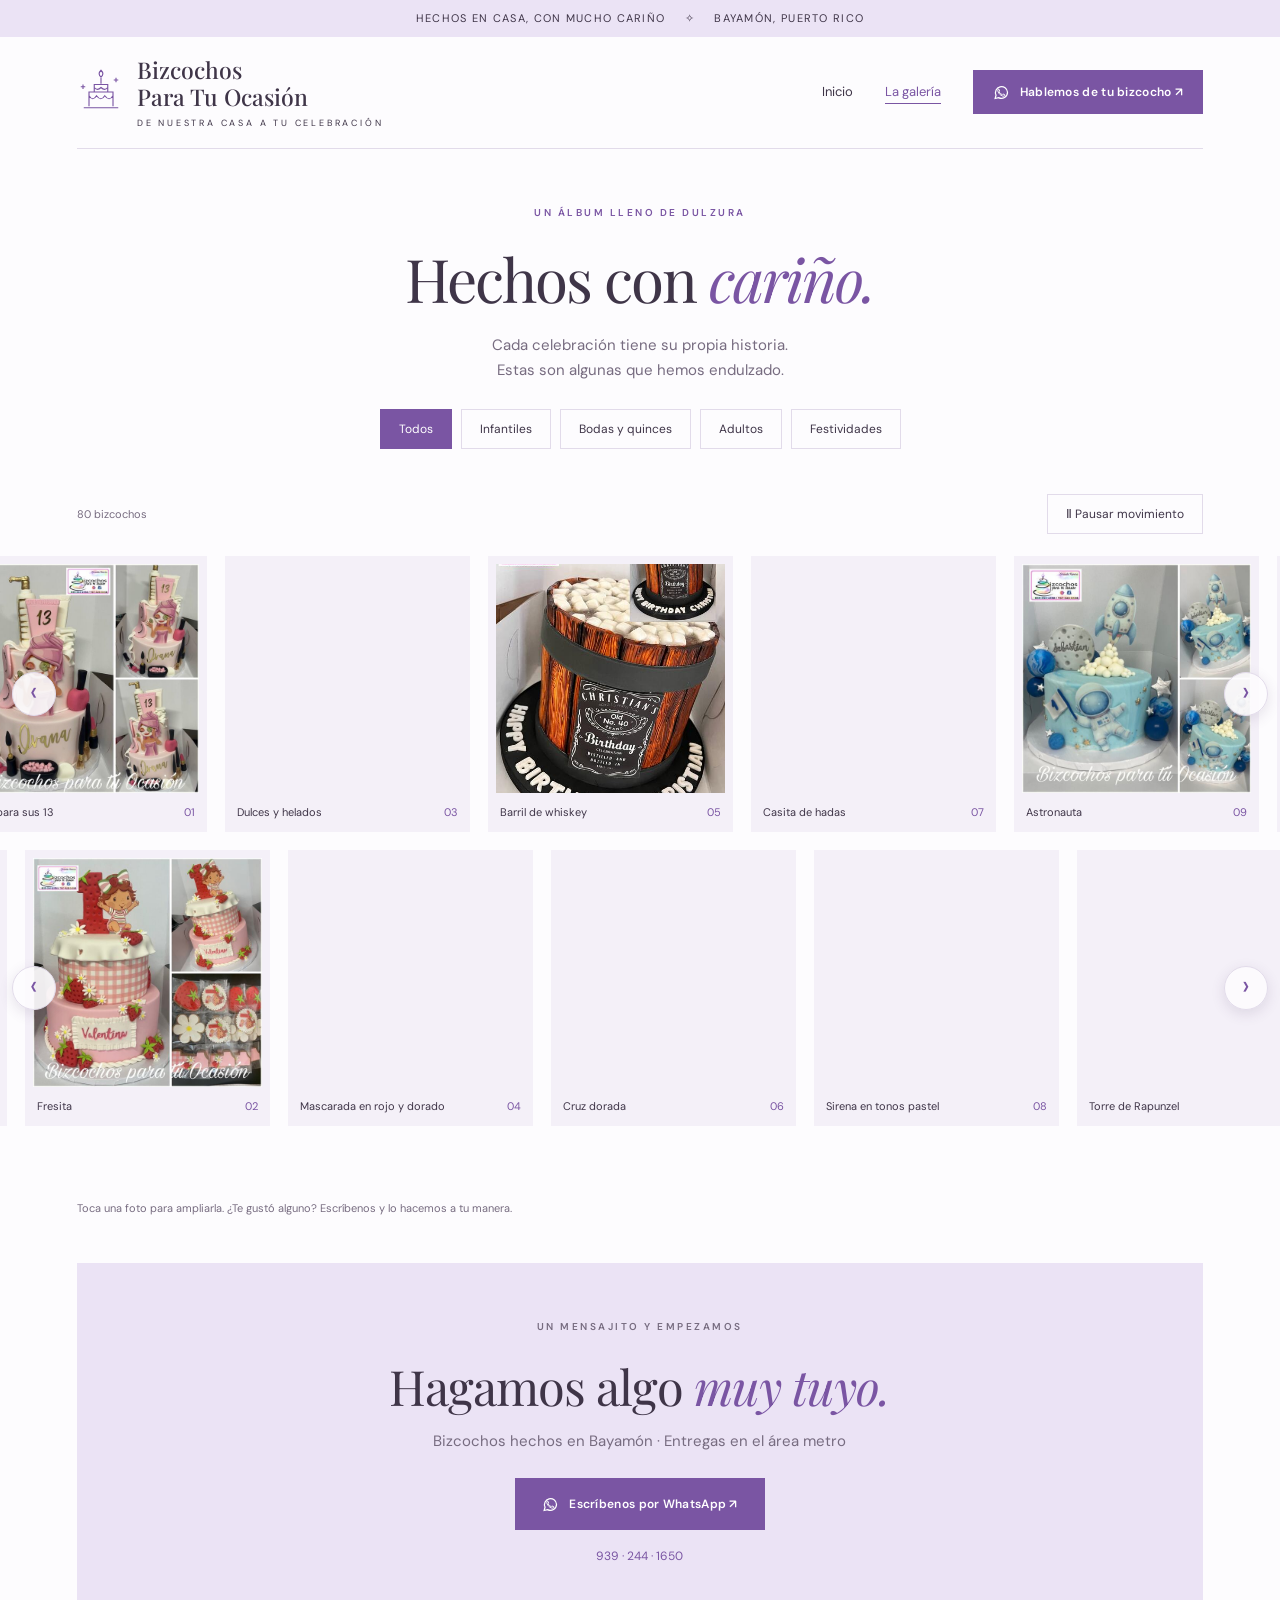
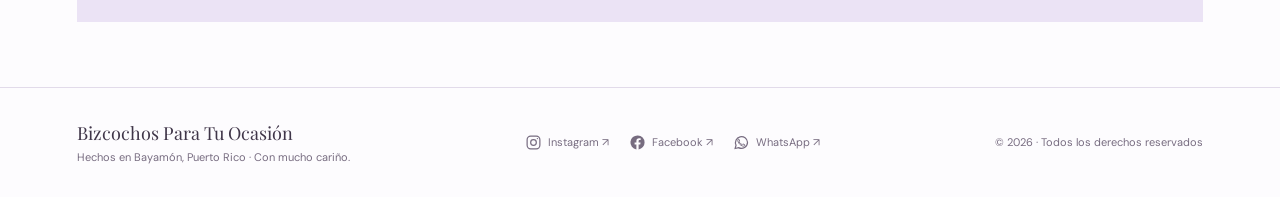
==== commit 8bda3725: "Lavender color scheme, crossfading homepage photo and scrollable gallery - Switch the pink/rose pale" ====
--- a/galeria.html
+++ b/galeria.html
@@ -1 +1 @@
-<!doctype html><html lang="es-PR"><head><meta charset="utf-8"><meta name="viewport" content="width=device-width, initial-scale=1"><title>Galería de bizcochos | Bizcochos Para Tu Ocasión</title><meta name="description" content="Bizcochos hechos en casa en Bayamón, Puerto Rico, para cumpleaños, bodas y ocasiones especiales. Entregas en el área metro. Cotiza por WhatsApp al 939-244-1650."><link rel="canonical" href="https://bizcochosparatuocasion.com/galeria.html"><meta name="theme-color" content="#f4e1e3"><meta property="og:type" content="website"><meta property="og:locale" content="es_PR"><meta property="og:title" content="Bizcochos Para Tu Ocasión · Bayamón, PR"><meta property="og:description" content="Un bizcocho hecho en casa. Un recuerdo para siempre. Entregas en el área metro de Puerto Rico."><meta property="og:url" content="https://bizcochosparatuocasion.com/galeria.html"><link rel="icon" href="favicon.svg" type="image/svg+xml"><link rel="stylesheet" href="styles.css"><script src="site.js" defer></script></head><body><a class="skip" href="#contenido">Saltar al contenido</a><div class="announcement">HECHOS EN CASA, CON MUCHO CARIÑO <span>✧</span> BAYAMÓN, PUERTO RICO</div><header class="header wrap"><a class="brand" href="index.html" aria-label="Bizcochos Para Tu Ocasión, inicio"><svg viewBox="0 0 64 64" fill="none" stroke="currentColor" stroke-width="1.5" aria-hidden="true"><path d="M9 53h46M16 51V32h32v19M16 37q5 8 10 0 6 8 11 0 6 8 11 0M23 32V22h18v10M23 26q4 5 9 0 5 5 9 0M32 21v-8M32 12q-5-4 0-9 5 5 0 9M8 22v6M5 25h6M52 13v6M49 16h6"/></svg><span><strong>Bizcochos<br>Para Tu Ocasión</strong><small>De nuestra casa a tu celebración</small></span></a><nav class="nav" aria-label="Navegación principal"><a href="index.html" >Inicio</a><a href="galeria.html" aria-current="page">La galería</a><a class="button" href="https://wa.me/19392441650" data-whatsapp><svg viewBox="0 0 24 24" aria-hidden="true" focusable="false" fill="none" stroke="currentColor" stroke-width="1.7"><path d="M20.5 11.7a8.5 8.5 0 0 1-12.6 7.5L3 20.5l1.3-4.7a8.5 8.5 0 1 1 16.2-4.1Z"/><path d="m8 7 1.5 3-1 1c1 2 2.5 3.2 4.5 4l1-1 3 1.5c-.5 2-2 2-3.5 1.5-3-1-5.5-3.5-6.5-6.5C6.5 9 6.5 7.5 8 7Z" stroke-width="1.3"/></svg>Hablemos de tu bizcocho ↗</a></nav></header><main id="contenido"><section class="gallery-intro"><p class="eyebrow">UN ÁLBUM LLENO DE DULZURA</p><h1>Hechos con <em>cariño.</em></h1><p>Cada celebración tiene su propia historia.<br>Estas son algunas que hemos endulzado.</p><div class="gallery-controls" aria-label="Filtrar fotos"><button class="filter active" data-category="todos" aria-pressed="true">Todos</button><button class="filter " data-category="infantiles" aria-pressed="false">Infantiles</button><button class="filter " data-category="bodas-y-quinces" aria-pressed="false">Bodas y quinces</button><button class="filter " data-category="adultos" aria-pressed="false">Adultos</button><button class="filter " data-category="festividades" aria-pressed="false">Festividades</button></div></section><div class="gallery-tools wrap"><span id="gallery-count" aria-live="polite">80 bizcochos</span><button class="pause" aria-pressed="false">Ⅱ Pausar movimiento</button></div><div class="gallery-stage" aria-label="Galería de nuestros bizcochos"></div><noscript><p class="wrap">Activa JavaScript para explorar la galería. Puedes <a href="https://www.instagram.com/bizcochos_para_tu_ocasion/">ver nuestros bizcochos en Instagram</a>.</p></noscript><div class="wrap"><p class="disclaimer" style="margin:0 0 45px">Toca una foto para ampliarla. ¿Te gustó alguno? Escríbenos y lo hacemos a tu manera.</p></div><dialog aria-labelledby="photo-title"><div class="dialog-bar"><h2 id="photo-title" style="font-size:24px">Bizcocho</h2><button type="button" aria-label="Cerrar foto">×</button></div><img alt=""><p>Hecho por Bizcochos Para Tu Ocasión en Bayamón, Puerto Rico.</p></dialog><section class="contact wrap" id="contacto"><p class="eyebrow">UN MENSAJITO Y EMPEZAMOS</p><h2>Hagamos algo <em>muy tuyo.</em></h2><p>Bizcochos hechos en Bayamón · Entregas en el área metro</p><a class="button" href="https://wa.me/19392441650" data-whatsapp><svg viewBox="0 0 24 24" aria-hidden="true" focusable="false" fill="none" stroke="currentColor" stroke-width="1.7"><path d="M20.5 11.7a8.5 8.5 0 0 1-12.6 7.5L3 20.5l1.3-4.7a8.5 8.5 0 1 1 16.2-4.1Z"/><path d="m8 7 1.5 3-1 1c1 2 2.5 3.2 4.5 4l1-1 3 1.5c-.5 2-2 2-3.5 1.5-3-1-5.5-3.5-6.5-6.5C6.5 9 6.5 7.5 8 7Z" stroke-width="1.3"/></svg>Escríbenos por WhatsApp ↗</a><a class="phone" href="tel:+19392441650">939 · 244 · 1650</a></section></main><footer><div class="wrap footer-inner"><div><div class="footer-name">Bizcochos Para Tu Ocasión</div><span>Hechos en Bayamón, Puerto Rico · Con mucho cariño.</span></div><div class="footer-links"><a href="https://www.instagram.com/bizcochos_para_tu_ocasion/"><svg viewBox="0 0 24 24" aria-hidden="true" focusable="false" fill="none" stroke="currentColor" stroke-width="1.7"><rect x="3" y="3" width="18" height="18" rx="5"/><circle cx="12" cy="12" r="4"/><circle cx="17.5" cy="6.5" r="1" fill="currentColor" stroke="none"/></svg> Instagram ↗</a><a href="https://www.facebook.com/people/Bizcochos-para-t%C3%BA-Ocasi%C3%B3n/100064667080641/"><svg viewBox="0 0 24 24" aria-hidden="true" focusable="false" fill="currentColor"><path d="M22 12a10 10 0 1 0-11.56 9.88v-6.99H7.9V12h2.54V9.8c0-2.5 1.49-3.89 3.77-3.89 1.09 0 2.23.2 2.23.2v2.45h-1.26c-1.24 0-1.62.77-1.62 1.56V12h2.77l-.44 2.89h-2.33v6.99A10 10 0 0 0 22 12Z"/></svg> Facebook ↗</a><a href="https://wa.me/19392441650" data-whatsapp><svg viewBox="0 0 24 24" aria-hidden="true" focusable="false" fill="none" stroke="currentColor" stroke-width="1.7"><path d="M20.5 11.7a8.5 8.5 0 0 1-12.6 7.5L3 20.5l1.3-4.7a8.5 8.5 0 1 1 16.2-4.1Z"/><path d="m8 7 1.5 3-1 1c1 2 2.5 3.2 4.5 4l1-1 3 1.5c-.5 2-2 2-3.5 1.5-3-1-5.5-3.5-6.5-6.5C6.5 9 6.5 7.5 8 7Z" stroke-width="1.3"/></svg> WhatsApp ↗</a></div><span>© 2026 · Todos los derechos reservados</span></div></footer></body></html>+<!doctype html><html lang="es-PR"><head><meta charset="utf-8"><meta name="viewport" content="width=device-width, initial-scale=1"><title>Galería de bizcochos | Bizcochos Para Tu Ocasión</title><meta name="description" content="Bizcochos hechos en casa en Bayamón, Puerto Rico, para cumpleaños, bodas y ocasiones especiales. Entregas en el área metro. Cotiza por WhatsApp al 939-244-1650."><link rel="canonical" href="https://bizcochosparatuocasion.com/galeria.html"><meta name="theme-color" content="#ebe3f5"><meta property="og:type" content="website"><meta property="og:locale" content="es_PR"><meta property="og:title" content="Bizcochos Para Tu Ocasión · Bayamón, PR"><meta property="og:description" content="Un bizcocho hecho en casa. Un recuerdo para siempre. Entregas en el área metro de Puerto Rico."><meta property="og:url" content="https://bizcochosparatuocasion.com/galeria.html"><link rel="icon" href="favicon.svg" type="image/svg+xml"><link rel="stylesheet" href="styles.css"><script src="site.js" defer></script></head><body><a class="skip" href="#contenido">Saltar al contenido</a><div class="announcement">HECHOS EN CASA, CON MUCHO CARIÑO <span>✧</span> BAYAMÓN, PUERTO RICO</div><header class="header wrap"><a class="brand" href="index.html" aria-label="Bizcochos Para Tu Ocasión, inicio"><svg viewBox="0 0 64 64" fill="none" stroke="currentColor" stroke-width="1.5" aria-hidden="true"><path d="M9 53h46M16 51V32h32v19M16 37q5 8 10 0 6 8 11 0 6 8 11 0M23 32V22h18v10M23 26q4 5 9 0 5 5 9 0M32 21v-8M32 12q-5-4 0-9 5 5 0 9M8 22v6M5 25h6M52 13v6M49 16h6"/></svg><span><strong>Bizcochos<br>Para Tu Ocasión</strong><small>De nuestra casa a tu celebración</small></span></a><nav class="nav" aria-label="Navegación principal"><a href="index.html" >Inicio</a><a href="galeria.html" aria-current="page">La galería</a><a class="button" href="https://wa.me/19392441650" data-whatsapp><svg viewBox="0 0 24 24" aria-hidden="true" focusable="false" fill="none" stroke="currentColor" stroke-width="1.7"><path d="M20.5 11.7a8.5 8.5 0 0 1-12.6 7.5L3 20.5l1.3-4.7a8.5 8.5 0 1 1 16.2-4.1Z"/><path d="m8 7 1.5 3-1 1c1 2 2.5 3.2 4.5 4l1-1 3 1.5c-.5 2-2 2-3.5 1.5-3-1-5.5-3.5-6.5-6.5C6.5 9 6.5 7.5 8 7Z" stroke-width="1.3"/></svg>Hablemos de tu bizcocho ↗</a></nav></header><main id="contenido"><section class="gallery-intro"><p class="eyebrow">UN ÁLBUM LLENO DE DULZURA</p><h1>Hechos con <em>cariño.</em></h1><p>Cada celebración tiene su propia historia.<br>Estas son algunas que hemos endulzado.</p><div class="gallery-controls" aria-label="Filtrar fotos"><button class="filter active" data-category="todos" aria-pressed="true">Todos</button><button class="filter " data-category="infantiles" aria-pressed="false">Infantiles</button><button class="filter " data-category="bodas-y-quinces" aria-pressed="false">Bodas y quinces</button><button class="filter " data-category="adultos" aria-pressed="false">Adultos</button><button class="filter " data-category="festividades" aria-pressed="false">Festividades</button></div></section><div class="gallery-tools wrap"><span id="gallery-count" aria-live="polite">80 bizcochos</span><button class="pause" aria-pressed="false">Ⅱ Pausar movimiento</button></div><div class="gallery-stage" aria-label="Galería de nuestros bizcochos"></div><noscript><p class="wrap">Activa JavaScript para explorar la galería. Puedes <a href="https://www.instagram.com/bizcochos_para_tu_ocasion/">ver nuestros bizcochos en Instagram</a>.</p></noscript><div class="wrap"><p class="disclaimer" style="margin:0 0 45px">Toca una foto para ampliarla. ¿Te gustó alguno? Escríbenos y lo hacemos a tu manera.</p></div><dialog aria-labelledby="photo-title"><div class="dialog-bar"><h2 id="photo-title" style="font-size:24px">Bizcocho</h2><button type="button" aria-label="Cerrar foto">×</button></div><img alt=""><p>Hecho por Bizcochos Para Tu Ocasión en Bayamón, Puerto Rico.</p></dialog><section class="contact wrap" id="contacto"><p class="eyebrow">UN MENSAJITO Y EMPEZAMOS</p><h2>Hagamos algo <em>muy tuyo.</em></h2><p>Bizcochos hechos en Bayamón · Entregas en el área metro</p><a class="button" href="https://wa.me/19392441650" data-whatsapp><svg viewBox="0 0 24 24" aria-hidden="true" focusable="false" fill="none" stroke="currentColor" stroke-width="1.7"><path d="M20.5 11.7a8.5 8.5 0 0 1-12.6 7.5L3 20.5l1.3-4.7a8.5 8.5 0 1 1 16.2-4.1Z"/><path d="m8 7 1.5 3-1 1c1 2 2.5 3.2 4.5 4l1-1 3 1.5c-.5 2-2 2-3.5 1.5-3-1-5.5-3.5-6.5-6.5C6.5 9 6.5 7.5 8 7Z" stroke-width="1.3"/></svg>Escríbenos por WhatsApp ↗</a><a class="phone" href="tel:+19392441650">939 · 244 · 1650</a></section></main><footer><div class="wrap footer-inner"><div><div class="footer-name">Bizcochos Para Tu Ocasión</div><span>Hechos en Bayamón, Puerto Rico · Con mucho cariño.</span></div><div class="footer-links"><a href="https://www.instagram.com/bizcochos_para_tu_ocasion/"><svg viewBox="0 0 24 24" aria-hidden="true" focusable="false" fill="none" stroke="currentColor" stroke-width="1.7"><rect x="3" y="3" width="18" height="18" rx="5"/><circle cx="12" cy="12" r="4"/><circle cx="17.5" cy="6.5" r="1" fill="currentColor" stroke="none"/></svg> Instagram ↗</a><a href="https://www.facebook.com/people/Bizcochos-para-t%C3%BA-Ocasi%C3%B3n/100064667080641/"><svg viewBox="0 0 24 24" aria-hidden="true" focusable="false" fill="currentColor"><path d="M22 12a10 10 0 1 0-11.56 9.88v-6.99H7.9V12h2.54V9.8c0-2.5 1.49-3.89 3.77-3.89 1.09 0 2.23.2 2.23.2v2.45h-1.26c-1.24 0-1.62.77-1.62 1.56V12h2.77l-.44 2.89h-2.33v6.99A10 10 0 0 0 22 12Z"/></svg> Facebook ↗</a><a href="https://wa.me/19392441650" data-whatsapp><svg viewBox="0 0 24 24" aria-hidden="true" focusable="false" fill="none" stroke="currentColor" stroke-width="1.7"><path d="M20.5 11.7a8.5 8.5 0 0 1-12.6 7.5L3 20.5l1.3-4.7a8.5 8.5 0 1 1 16.2-4.1Z"/><path d="m8 7 1.5 3-1 1c1 2 2.5 3.2 4.5 4l1-1 3 1.5c-.5 2-2 2-3.5 1.5-3-1-5.5-3.5-6.5-6.5C6.5 9 6.5 7.5 8 7Z" stroke-width="1.3"/></svg> WhatsApp ↗</a></div><span>© 2026 · Todos los derechos reservados</span></div></footer></body></html>
--- a/styles.css
+++ b/styles.css
@@ -1,5 +1,5 @@
 @import url('https://fonts.googleapis.com/css2?family=DM+Sans:wght@400;500;600;700&family=Playfair+Display:ital,wght@0,400;0,500;0,600;0,700;1,400;1,500&display=swap');
-:root{--ink:#493b36;--muted:#82726b;--rose:#9e5364;--pink:#f4e1e3;--paper:#fffdf9;--cream:#f5f0e7;--line:#e7dcd3}*{box-sizing:border-box}body{margin:0;background:var(--paper);color:var(--ink);font-family:'DM Sans',sans-serif;font-size:15px;line-height:1.7}a{color:inherit;text-decoration:none}button{font:inherit;cursor:pointer}img{display:block;width:100%;object-fit:cover}h1,h2,h3,p{margin:0}h1,h2,h3{font-family:'Playfair Display',Georgia,serif;font-weight:400;line-height:1.15}h1{font-size:clamp(46px,5.4vw,78px);letter-spacing:-2px}h2{font-size:clamp(34px,3.8vw,49px);letter-spacing:-1px}h3{font-size:25px}em{font-weight:400;color:var(--rose)}.wrap{width:min(1180px,88%);margin:auto}.announcement{background:var(--pink);text-align:center;font-size:11px;letter-spacing:1.3px;padding:9px 15px}.announcement span{margin:0 15px}.header{display:flex;align-items:center;justify-content:space-between;gap:24px;min-height:112px;border-bottom:1px solid var(--line)}.brand{display:flex;align-items:center;gap:12px;line-height:1.2}.brand svg{width:48px;height:54px;color:var(--rose)}.brand strong{font-family:'Playfair Display',Georgia,serif;font-size:23px;font-weight:500}.brand small{display:block;text-transform:uppercase;font-size:9px;letter-spacing:2.8px;margin-top:7px}.nav{display:flex;align-items:center;gap:32px;font-size:13px}.nav a[aria-current=page]{color:var(--rose);border-bottom:1px solid var(--rose)}.nav .button{padding:11px 19px}.button{display:inline-flex;align-items:center;justify-content:center;gap:18px;padding:15px 26px;background:var(--rose);border:1px solid var(--rose);color:white;font-size:12px;font-weight:600;letter-spacing:.3px;transition:background .2s}.button:hover{background:#813e4e}.button.light{background:transparent;color:var(--ink);border-color:#bdaaa0}.button.light:hover{background:var(--pink)}.eyebrow{text-transform:uppercase;letter-spacing:2.5px;font-size:10px;font-weight:600;color:var(--rose);margin-bottom:23px}.hero{display:grid;grid-template-columns:1fr 1fr;gap:65px;align-items:center;padding:68px 0 76px}.hero-copy>p:not(.eyebrow){max-width:425px;color:var(--muted);margin:25px 0;font-size:15px}.hero-copy .actions{display:flex;gap:13px;margin:30px 0 23px}.local-note{font-size:11px;color:var(--muted);display:flex;gap:9px;align-items:center}.hero-art{position:relative;padding:26px 25px 18px 33px;background:var(--pink)}.hero-art:before{content:'';position:absolute;inset:13px;border:1px solid #fff9;pointer-events:none}.hero-photo{position:relative;background:white;padding:11px 11px 0;transform:rotate(-4deg);box-shadow:0 7px 20px #654a3312;margin:0 20px 15px 0}.hero-photo img{height:400px}.handwritten{font-family:'Playfair Display',Georgia,serif;font-style:italic;font-size:20px;text-align:center;padding:15px 5px;color:var(--rose)}.seal{position:absolute;right:-24px;bottom:53px;width:112px;height:112px;border-radius:50%;background:var(--cream);border:1px solid #c7afa2;outline:5px solid var(--cream);display:flex;align-items:center;justify-content:center;text-align:center;font-family:'Playfair Display',Georgia,serif;line-height:1.4;font-size:17px;transform:rotate(12deg)}.photo-note{font-size:9px;color:var(--muted);letter-spacing:.6px;text-align:right;margin-top:22px}.values{border-top:1px solid var(--line);border-bottom:1px solid var(--line);display:flex;justify-content:center;gap:55px;padding:18px 0;font-size:11px;letter-spacing:1px}.values span::before{content:'✧';color:var(--rose);font-size:18px;margin-right:14px}.section{padding:75px 0}.section-heading{display:flex;justify-content:space-between;align-items:end;margin-bottom:34px;gap:20px}.section-heading .eyebrow{margin-bottom:12px}.text-link{font-size:12px;border-bottom:1px solid var(--rose);padding-bottom:4px;color:var(--rose);white-space:nowrap}.cake-grid{display:grid;grid-template-columns:repeat(3,1fr);gap:27px}.cake-card{margin:0}.cake-card .image-frame{background:var(--cream);padding:10px;overflow:hidden}.cake-card img{height:295px;transition:transform .5s}.cake-card a:hover img{transform:scale(1.04)}.cake-card figcaption{display:flex;align-items:center;justify-content:space-between;padding-top:17px}.cake-card figcaption span{color:var(--rose);font-size:18px}.cake-card p{font-size:12px;color:var(--muted);margin-top:6px}.disclaimer{font-size:11px;color:var(--muted);margin-top:22px}.story{background:var(--cream);padding:60px 0}.story-inner{display:grid;grid-template-columns:1fr 1.2fr;gap:100px;align-items:center}.story p:not(.eyebrow){color:var(--muted);margin:20px 0}.story-signature{font-family:'Playfair Display',serif;color:var(--rose);font-style:italic;font-size:21px}.steps{display:grid;grid-template-columns:repeat(3,1fr);gap:45px;margin-top:37px}.step{border-top:1px solid var(--line);padding-top:22px}.step .number{font-family:'Playfair Display',serif;color:#c69c99;font-size:28px}.step h3{margin:12px 0}.step p{color:var(--muted);font-size:13px}.contact{background:var(--pink);text-align:center;padding:55px 20px;margin-bottom:65px;position:relative}.contact h2{margin-bottom:16px}.contact p{color:var(--muted);margin-bottom:23px}.contact .phone{display:block;font-size:12px;margin-top:16px;color:var(--rose)}footer{border-top:1px solid var(--line);padding:30px 0}.footer-inner{display:flex;justify-content:space-between;align-items:center;gap:20px;font-size:11px;color:var(--muted)}.footer-name{font-family:'Playfair Display',serif;font-size:18px;color:var(--ink)}.footer-links{display:flex;gap:20px}.skip{position:absolute;left:20px;top:-100px;background:white;padding:10px;z-index:10}.skip:focus{top:10px}:focus-visible{outline:3px solid var(--rose);outline-offset:5px}.gallery-intro{text-align:center;padding:55px 20px 30px}.gallery-intro h1{font-size:60px}.gallery-intro>p:not(.eyebrow){color:var(--muted);max-width:520px;margin:20px auto}.gallery-controls{display:flex;justify-content:center;gap:9px;flex-wrap:wrap;margin:25px 0 15px}.filter,.pause{border:1px solid var(--line);padding:9px 18px;background:transparent;color:var(--ink);font-size:12px}.filter.active{background:var(--rose);border-color:var(--rose);color:white}.gallery-tools{display:flex;align-items:center;justify-content:space-between;gap:20px;font-size:11px;color:var(--muted);margin-bottom:22px}.gallery-stage{overflow:hidden;padding-bottom:55px}.gallery-row{overflow:hidden;margin:0 0 18px}.gallery-track{display:flex;width:max-content;animation:drift 100s linear infinite;gap:18px}.gallery-row:nth-child(even) .gallery-track{animation-direction:reverse;animation-duration:115s}.gallery-stage.paused .gallery-track,.gallery-row:hover .gallery-track,.gallery-row:focus-within .gallery-track{animation-play-state:paused}.gallery-item{border:0;padding:8px 8px 0;background:var(--cream);width:245px;text-align:left;color:var(--ink)}.gallery-item img{height:229px}.gallery-item span{display:block;padding:10px 4px;font-size:11px}.gallery-item span b{float:right;color:var(--rose);font-weight:400}@keyframes drift{to{transform:translateX(-50%)}}dialog{border:1px solid var(--line);padding:18px;background:var(--paper);width:min(600px,92vw);max-height:90vh;color:var(--ink)}dialog::backdrop{background:#302420b8}dialog img{max-height:65vh;object-fit:contain;background:var(--cream)}.dialog-bar{display:flex;justify-content:space-between;align-items:center;margin-bottom:12px}.dialog-bar button{background:none;border:0;font-size:24px;color:var(--ink)}dialog p{font-size:11px;color:var(--muted);margin-top:12px}.empty{padding:40px;text-align:center}
-@media(min-width:1500px){.gallery-item{width:290px}.gallery-item img{height:274px}}@media(max-width:850px){.header{min-height:95px}.nav{gap:19px}.hero{gap:30px}.hero-photo img{height:325px}.seal{right:-10px;width:90px;height:90px;font-size:15px}.hero-copy .actions{flex-direction:column;align-items:start}.values{gap:20px;font-size:9px}.cake-card img{height:230px}.story-inner{gap:40px}.brand strong{font-size:19px}.nav .button{padding:9px 12px}.cake-grid{gap:16px}}@media(max-width:600px){.wrap{width:88%}.announcement{font-size:9px;letter-spacing:.5px}.announcement span{margin:0 6px}.header{flex-wrap:wrap;justify-content:center;padding:20px 0 15px;gap:18px}.brand strong{font-size:24px}.nav{width:100%;justify-content:center;gap:28px}.nav .button{font-size:11px}.hero{grid-template-columns:1fr;padding:40px 0 45px;gap:35px}h1{font-size:53px}.hero-copy>p:not(.eyebrow){margin:22px 0}.hero-copy .actions{flex-direction:row;gap:10px}.button{padding:13px 17px;font-size:11px}.hero-art{margin:0 12px 0 0;padding:22px}.hero-photo{margin-right:10px}.hero-photo img{height:340px}.seal{bottom:55px}.values{gap:10px;flex-wrap:wrap;padding:14px 0}.values span::before{margin-right:6px}.section{padding:47px 0}.section-heading{align-items:start}.section-heading h2{font-size:35px}.section-heading .text-link{margin-top:30px;font-size:10px}.cake-grid{grid-template-columns:1fr;gap:30px}.cake-card img{height:320px}.story{padding:45px 0}.story-inner{grid-template-columns:1fr;gap:15px}.steps{grid-template-columns:1fr;gap:25px}.step{display:grid;grid-template-columns:40px 1fr;column-gap:14px}.step h3{margin:3px 0 8px}.step p{grid-column:2}.contact{margin-bottom:35px;padding:40px 20px}.footer-inner{flex-direction:column;text-align:center;gap:15px}.gallery-intro{padding-top:40px}.gallery-intro h1{font-size:46px}.gallery-tools{align-items:start}.gallery-item{width:195px}.gallery-item img{height:179px}.gallery-track{gap:14px}.gallery-row{margin-bottom:14px}}@media(prefers-reduced-motion:reduce){*{animation:none!important;transition:none!important}.gallery-row{overflow-x:auto}}
+:root{--ink:#3f3548;--muted:#776c80;--rose:#7a55a3;--pink:#ebe3f5;--paper:#fdfcfe;--cream:#f4f0f8;--line:#e2dbea}*{box-sizing:border-box}body{margin:0;background:var(--paper);color:var(--ink);font-family:'DM Sans',sans-serif;font-size:15px;line-height:1.7}a{color:inherit;text-decoration:none}button{font:inherit;cursor:pointer}img{display:block;width:100%;object-fit:cover}h1,h2,h3,p{margin:0}h1,h2,h3{font-family:'Playfair Display',Georgia,serif;font-weight:400;line-height:1.15}h1{font-size:clamp(46px,5.4vw,78px);letter-spacing:-2px}h2{font-size:clamp(34px,3.8vw,49px);letter-spacing:-1px}h3{font-size:25px}em{font-weight:400;color:var(--rose)}.wrap{width:min(1180px,88%);margin:auto}.announcement{background:var(--pink);text-align:center;font-size:11px;letter-spacing:1.3px;padding:9px 15px}.announcement span{margin:0 15px}.header{display:flex;align-items:center;justify-content:space-between;gap:24px;min-height:112px;border-bottom:1px solid var(--line)}.brand{display:flex;align-items:center;gap:12px;line-height:1.2}.brand svg{width:48px;height:54px;color:var(--rose)}.brand strong{font-family:'Playfair Display',Georgia,serif;font-size:23px;font-weight:500}.brand small{display:block;text-transform:uppercase;font-size:9px;letter-spacing:2.8px;margin-top:7px}.nav{display:flex;align-items:center;gap:32px;font-size:13px}.nav a[aria-current=page]{color:var(--rose);border-bottom:1px solid var(--rose)}.nav .button{padding:11px 19px}.button{display:inline-flex;align-items:center;justify-content:center;gap:18px;padding:15px 26px;background:var(--rose);border:1px solid var(--rose);color:white;font-size:12px;font-weight:600;letter-spacing:.3px;transition:background .2s}.button:hover{background:#5f3f86}.button.light{background:transparent;color:var(--ink);border-color:#b3a6c2}.button.light:hover{background:var(--pink)}.eyebrow{text-transform:uppercase;letter-spacing:2.5px;font-size:10px;font-weight:600;color:var(--rose);margin-bottom:23px}.hero{display:grid;grid-template-columns:1fr 1fr;gap:65px;align-items:center;padding:68px 0 76px}.hero-copy>p:not(.eyebrow){max-width:425px;color:var(--muted);margin:25px 0;font-size:15px}.hero-copy .actions{display:flex;gap:13px;margin:30px 0 23px}.local-note{font-size:11px;color:var(--muted);display:flex;gap:9px;align-items:center}.hero-art{position:relative;padding:26px 25px 18px 33px;background:var(--pink)}.hero-art:before{content:'';position:absolute;inset:13px;border:1px solid #fff9;pointer-events:none}.hero-photo{position:relative;background:white;padding:11px 11px 0;transform:rotate(-4deg);box-shadow:0 7px 20px #4a336512;margin:0 20px 15px 0}.hero-photo .slides{position:relative;height:400px;overflow:hidden}.hero-photo .slides img{position:absolute;inset:0;height:100%;opacity:0;transition:opacity 1.2s ease}.hero-photo .slides img.active{opacity:1}.handwritten{font-family:'Playfair Display',Georgia,serif;font-style:italic;font-size:20px;text-align:center;padding:15px 5px;color:var(--rose)}.seal{position:absolute;right:-24px;bottom:53px;width:112px;height:112px;border-radius:50%;background:var(--cream);border:1px solid #b9a7cf;outline:5px solid var(--cream);display:flex;align-items:center;justify-content:center;text-align:center;font-family:'Playfair Display',Georgia,serif;line-height:1.4;font-size:17px;transform:rotate(12deg)}.photo-note{font-size:9px;color:var(--muted);letter-spacing:.6px;text-align:right;margin-top:22px}.values{border-top:1px solid var(--line);border-bottom:1px solid var(--line);display:flex;justify-content:center;gap:55px;padding:18px 0;font-size:11px;letter-spacing:1px}.values span::before{content:'✧';color:var(--rose);font-size:18px;margin-right:14px}.section{padding:75px 0}.section-heading{display:flex;justify-content:space-between;align-items:end;margin-bottom:34px;gap:20px}.section-heading .eyebrow{margin-bottom:12px}.text-link{font-size:12px;border-bottom:1px solid var(--rose);padding-bottom:4px;color:var(--rose);white-space:nowrap}.cake-grid{display:grid;grid-template-columns:repeat(3,1fr);gap:27px}.cake-card{margin:0}.cake-card .image-frame{background:var(--cream);padding:10px;overflow:hidden}.cake-card img{height:295px;transition:transform .5s}.cake-card a:hover img{transform:scale(1.04)}.cake-card figcaption{display:flex;align-items:center;justify-content:space-between;padding-top:17px}.cake-card figcaption span{color:var(--rose);font-size:18px}.cake-card p{font-size:12px;color:var(--muted);margin-top:6px}.disclaimer{font-size:11px;color:var(--muted);margin-top:22px}.story{background:var(--cream);padding:60px 0}.story-inner{display:grid;grid-template-columns:1fr 1.2fr;gap:100px;align-items:center}.story p:not(.eyebrow){color:var(--muted);margin:20px 0}.story-signature{font-family:'Playfair Display',serif;color:var(--rose);font-style:italic;font-size:21px}.steps{display:grid;grid-template-columns:repeat(3,1fr);gap:45px;margin-top:37px}.step{border-top:1px solid var(--line);padding-top:22px}.step .number{font-family:'Playfair Display',serif;color:#a990c8;font-size:28px}.step h3{margin:12px 0}.step p{color:var(--muted);font-size:13px}.contact{background:var(--pink);text-align:center;padding:55px 20px;margin-bottom:65px;position:relative}.contact h2{margin-bottom:16px}.contact p{color:var(--muted);margin-bottom:23px}.contact .phone{display:block;font-size:12px;margin-top:16px;color:var(--rose)}footer{border-top:1px solid var(--line);padding:30px 0}.footer-inner{display:flex;justify-content:space-between;align-items:center;gap:20px;font-size:11px;color:var(--muted)}.footer-name{font-family:'Playfair Display',serif;font-size:18px;color:var(--ink)}.footer-links{display:flex;gap:20px}.skip{position:absolute;left:20px;top:-100px;background:white;padding:10px;z-index:10}.skip:focus{top:10px}:focus-visible{outline:3px solid var(--rose);outline-offset:5px}.gallery-intro{text-align:center;padding:55px 20px 30px}.gallery-intro h1{font-size:60px}.gallery-intro>p:not(.eyebrow){color:var(--muted);max-width:520px;margin:20px auto}.gallery-controls{display:flex;justify-content:center;gap:9px;flex-wrap:wrap;margin:25px 0 15px}.filter,.pause{border:1px solid var(--line);padding:9px 18px;background:transparent;color:var(--ink);font-size:12px}.filter.active{background:var(--rose);border-color:var(--rose);color:white}.gallery-tools{display:flex;align-items:center;justify-content:space-between;gap:20px;font-size:11px;color:var(--muted);margin-bottom:22px}.gallery-stage{overflow:hidden;padding-bottom:55px}.gallery-row-wrap{position:relative;margin:0 0 18px}.gallery-row{overflow-x:auto;scrollbar-width:none;cursor:grab;overscroll-behavior-x:contain}.gallery-row::-webkit-scrollbar{display:none}.gallery-row.dragging{cursor:grabbing;user-select:none}.gallery-row.dragging img{pointer-events:none}.gallery-track{display:flex;width:max-content;gap:18px}.row-arrow{position:absolute;top:50%;transform:translateY(-50%);z-index:2;width:44px;height:44px;border-radius:50%;border:1px solid var(--line);background:#fdfcfee6;color:var(--rose);font-size:28px;line-height:1;display:flex;align-items:center;justify-content:center;padding:0 0 4px;box-shadow:0 4px 14px #4a336522}.row-arrow:hover{background:var(--rose);color:white}.row-arrow.prev{left:12px}.row-arrow.next{right:12px}.gallery-item{border:0;padding:8px 8px 0;background:var(--cream);width:245px;text-align:left;color:var(--ink)}.gallery-item img{height:229px}.gallery-item span{display:block;padding:10px 4px;font-size:11px}.gallery-item span b{float:right;color:var(--rose);font-weight:400}dialog{border:1px solid var(--line);padding:18px;background:var(--paper);width:min(600px,92vw);max-height:90vh;color:var(--ink)}dialog::backdrop{background:#2a2033b8}dialog img{max-height:65vh;object-fit:contain;background:var(--cream)}.dialog-bar{display:flex;justify-content:space-between;align-items:center;margin-bottom:12px}.dialog-bar button{background:none;border:0;font-size:24px;color:var(--ink)}dialog p{font-size:11px;color:var(--muted);margin-top:12px}.empty{padding:40px;text-align:center}
+@media(min-width:1500px){.gallery-item{width:290px}.gallery-item img{height:274px}}@media(max-width:850px){.header{min-height:95px}.nav{gap:19px}.hero{gap:30px}.hero-photo .slides{height:325px}.seal{right:-10px;width:90px;height:90px;font-size:15px}.hero-copy .actions{flex-direction:column;align-items:start}.values{gap:20px;font-size:9px}.cake-card img{height:230px}.story-inner{gap:40px}.brand strong{font-size:19px}.nav .button{padding:9px 12px}.cake-grid{gap:16px}}@media(max-width:600px){.wrap{width:88%}.announcement{font-size:9px;letter-spacing:.5px}.announcement span{margin:0 6px}.header{flex-wrap:wrap;justify-content:center;padding:20px 0 15px;gap:18px}.brand strong{font-size:24px}.nav{width:100%;justify-content:center;gap:28px}.nav .button{font-size:11px}.hero{grid-template-columns:1fr;padding:40px 0 45px;gap:35px}h1{font-size:53px}.hero-copy>p:not(.eyebrow){margin:22px 0}.hero-copy .actions{flex-direction:row;gap:10px}.button{padding:13px 17px;font-size:11px}.hero-art{margin:0 12px 0 0;padding:22px}.hero-photo{margin-right:10px}.hero-photo .slides{height:340px}.seal{bottom:55px}.values{gap:10px;flex-wrap:wrap;padding:14px 0}.values span::before{margin-right:6px}.section{padding:47px 0}.section-heading{align-items:start}.section-heading h2{font-size:35px}.section-heading .text-link{margin-top:30px;font-size:10px}.cake-grid{grid-template-columns:1fr;gap:30px}.cake-card img{height:320px}.story{padding:45px 0}.story-inner{grid-template-columns:1fr;gap:15px}.steps{grid-template-columns:1fr;gap:25px}.step{display:grid;grid-template-columns:40px 1fr;column-gap:14px}.step h3{margin:3px 0 8px}.step p{grid-column:2}.contact{margin-bottom:35px;padding:40px 20px}.footer-inner{flex-direction:column;text-align:center;gap:15px}.gallery-intro{padding-top:40px}.gallery-intro h1{font-size:46px}.gallery-tools{align-items:start}.gallery-item{width:195px}.gallery-item img{height:179px}.gallery-track{gap:14px}.gallery-row-wrap{margin-bottom:14px}.row-arrow{width:38px;height:38px;font-size:24px}}@media(prefers-reduced-motion:reduce){*{animation:none!important;transition:none!important}}
 .gallery-stage.paused .gallery-row{overflow-x:auto}.gallery-stage.paused .gallery-track{animation:none;transform:none}.gallery-track{padding-right:18px}@media(max-width:600px){.gallery-track{padding-right:14px}}
 .footer-links a{display:inline-flex;align-items:center;gap:6px}.footer-links svg,.button svg{width:17px;height:17px;flex-shrink:0}.button:has(svg){gap:10px}@media(max-width:600px){.nav{gap:18px}.nav .button{padding:9px 10px}.nav .button svg{width:15px;height:15px}}
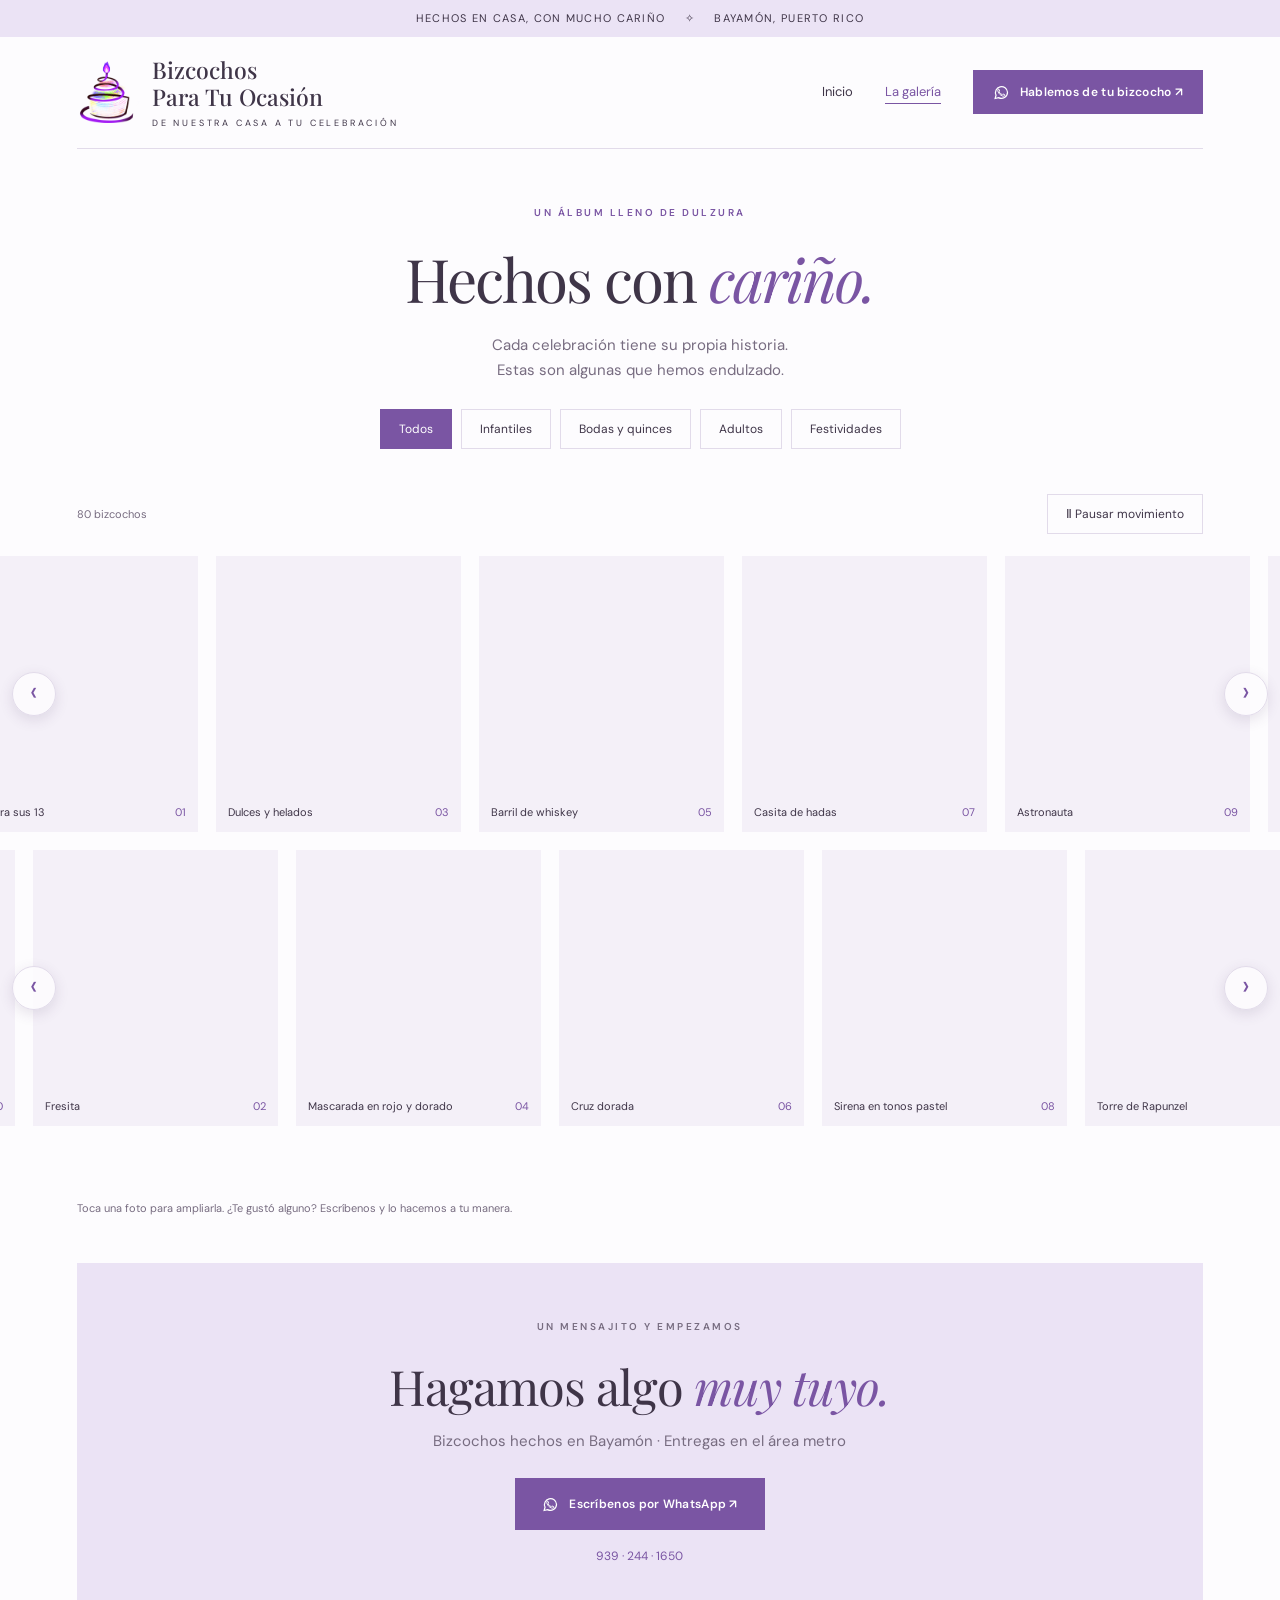
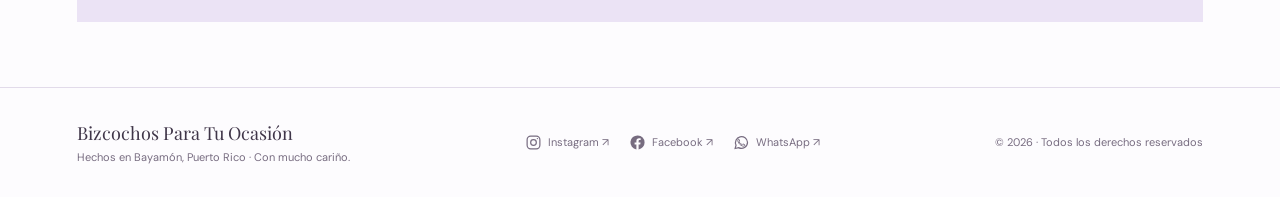
==== commit f7daab67: "Use the new cake logo in the header, icons and link previews Replace the drawn header mark and favic" ====
--- a/galeria.html
+++ b/galeria.html
@@ -1 +1 @@
-<!doctype html><html lang="es-PR"><head><meta charset="utf-8"><meta name="viewport" content="width=device-width, initial-scale=1"><title>Galería de bizcochos | Bizcochos Para Tu Ocasión</title><meta name="description" content="Bizcochos hechos en casa en Bayamón, Puerto Rico, para cumpleaños, bodas y ocasiones especiales. Entregas en el área metro. Cotiza por WhatsApp al 939-244-1650."><link rel="canonical" href="https://bizcochosparatuocasion.com/galeria.html"><meta name="theme-color" content="#ebe3f5"><meta property="og:type" content="website"><meta property="og:locale" content="es_PR"><meta property="og:title" content="Bizcochos Para Tu Ocasión · Bayamón, PR"><meta property="og:description" content="Un bizcocho hecho en casa. Un recuerdo para siempre. Entregas en el área metro de Puerto Rico."><meta property="og:url" content="https://bizcochosparatuocasion.com/galeria.html"><link rel="icon" href="favicon.svg" type="image/svg+xml"><link rel="stylesheet" href="styles.css"><script src="site.js" defer></script></head><body><a class="skip" href="#contenido">Saltar al contenido</a><div class="announcement">HECHOS EN CASA, CON MUCHO CARIÑO <span>✧</span> BAYAMÓN, PUERTO RICO</div><header class="header wrap"><a class="brand" href="index.html" aria-label="Bizcochos Para Tu Ocasión, inicio"><svg viewBox="0 0 64 64" fill="none" stroke="currentColor" stroke-width="1.5" aria-hidden="true"><path d="M9 53h46M16 51V32h32v19M16 37q5 8 10 0 6 8 11 0 6 8 11 0M23 32V22h18v10M23 26q4 5 9 0 5 5 9 0M32 21v-8M32 12q-5-4 0-9 5 5 0 9M8 22v6M5 25h6M52 13v6M49 16h6"/></svg><span><strong>Bizcochos<br>Para Tu Ocasión</strong><small>De nuestra casa a tu celebración</small></span></a><nav class="nav" aria-label="Navegación principal"><a href="index.html" >Inicio</a><a href="galeria.html" aria-current="page">La galería</a><a class="button" href="https://wa.me/19392441650" data-whatsapp><svg viewBox="0 0 24 24" aria-hidden="true" focusable="false" fill="none" stroke="currentColor" stroke-width="1.7"><path d="M20.5 11.7a8.5 8.5 0 0 1-12.6 7.5L3 20.5l1.3-4.7a8.5 8.5 0 1 1 16.2-4.1Z"/><path d="m8 7 1.5 3-1 1c1 2 2.5 3.2 4.5 4l1-1 3 1.5c-.5 2-2 2-3.5 1.5-3-1-5.5-3.5-6.5-6.5C6.5 9 6.5 7.5 8 7Z" stroke-width="1.3"/></svg>Hablemos de tu bizcocho ↗</a></nav></header><main id="contenido"><section class="gallery-intro"><p class="eyebrow">UN ÁLBUM LLENO DE DULZURA</p><h1>Hechos con <em>cariño.</em></h1><p>Cada celebración tiene su propia historia.<br>Estas son algunas que hemos endulzado.</p><div class="gallery-controls" aria-label="Filtrar fotos"><button class="filter active" data-category="todos" aria-pressed="true">Todos</button><button class="filter " data-category="infantiles" aria-pressed="false">Infantiles</button><button class="filter " data-category="bodas-y-quinces" aria-pressed="false">Bodas y quinces</button><button class="filter " data-category="adultos" aria-pressed="false">Adultos</button><button class="filter " data-category="festividades" aria-pressed="false">Festividades</button></div></section><div class="gallery-tools wrap"><span id="gallery-count" aria-live="polite">80 bizcochos</span><button class="pause" aria-pressed="false">Ⅱ Pausar movimiento</button></div><div class="gallery-stage" aria-label="Galería de nuestros bizcochos"></div><noscript><p class="wrap">Activa JavaScript para explorar la galería. Puedes <a href="https://www.instagram.com/bizcochos_para_tu_ocasion/">ver nuestros bizcochos en Instagram</a>.</p></noscript><div class="wrap"><p class="disclaimer" style="margin:0 0 45px">Toca una foto para ampliarla. ¿Te gustó alguno? Escríbenos y lo hacemos a tu manera.</p></div><dialog aria-labelledby="photo-title"><div class="dialog-bar"><h2 id="photo-title" style="font-size:24px">Bizcocho</h2><button type="button" aria-label="Cerrar foto">×</button></div><img alt=""><p>Hecho por Bizcochos Para Tu Ocasión en Bayamón, Puerto Rico.</p></dialog><section class="contact wrap" id="contacto"><p class="eyebrow">UN MENSAJITO Y EMPEZAMOS</p><h2>Hagamos algo <em>muy tuyo.</em></h2><p>Bizcochos hechos en Bayamón · Entregas en el área metro</p><a class="button" href="https://wa.me/19392441650" data-whatsapp><svg viewBox="0 0 24 24" aria-hidden="true" focusable="false" fill="none" stroke="currentColor" stroke-width="1.7"><path d="M20.5 11.7a8.5 8.5 0 0 1-12.6 7.5L3 20.5l1.3-4.7a8.5 8.5 0 1 1 16.2-4.1Z"/><path d="m8 7 1.5 3-1 1c1 2 2.5 3.2 4.5 4l1-1 3 1.5c-.5 2-2 2-3.5 1.5-3-1-5.5-3.5-6.5-6.5C6.5 9 6.5 7.5 8 7Z" stroke-width="1.3"/></svg>Escríbenos por WhatsApp ↗</a><a class="phone" href="tel:+19392441650">939 · 244 · 1650</a></section></main><footer><div class="wrap footer-inner"><div><div class="footer-name">Bizcochos Para Tu Ocasión</div><span>Hechos en Bayamón, Puerto Rico · Con mucho cariño.</span></div><div class="footer-links"><a href="https://www.instagram.com/bizcochos_para_tu_ocasion/"><svg viewBox="0 0 24 24" aria-hidden="true" focusable="false" fill="none" stroke="currentColor" stroke-width="1.7"><rect x="3" y="3" width="18" height="18" rx="5"/><circle cx="12" cy="12" r="4"/><circle cx="17.5" cy="6.5" r="1" fill="currentColor" stroke="none"/></svg> Instagram ↗</a><a href="https://www.facebook.com/people/Bizcochos-para-t%C3%BA-Ocasi%C3%B3n/100064667080641/"><svg viewBox="0 0 24 24" aria-hidden="true" focusable="false" fill="currentColor"><path d="M22 12a10 10 0 1 0-11.56 9.88v-6.99H7.9V12h2.54V9.8c0-2.5 1.49-3.89 3.77-3.89 1.09 0 2.23.2 2.23.2v2.45h-1.26c-1.24 0-1.62.77-1.62 1.56V12h2.77l-.44 2.89h-2.33v6.99A10 10 0 0 0 22 12Z"/></svg> Facebook ↗</a><a href="https://wa.me/19392441650" data-whatsapp><svg viewBox="0 0 24 24" aria-hidden="true" focusable="false" fill="none" stroke="currentColor" stroke-width="1.7"><path d="M20.5 11.7a8.5 8.5 0 0 1-12.6 7.5L3 20.5l1.3-4.7a8.5 8.5 0 1 1 16.2-4.1Z"/><path d="m8 7 1.5 3-1 1c1 2 2.5 3.2 4.5 4l1-1 3 1.5c-.5 2-2 2-3.5 1.5-3-1-5.5-3.5-6.5-6.5C6.5 9 6.5 7.5 8 7Z" stroke-width="1.3"/></svg> WhatsApp ↗</a></div><span>© 2026 · Todos los derechos reservados</span></div></footer></body></html>+<!doctype html><html lang="es-PR"><head><meta charset="utf-8"><meta name="viewport" content="width=device-width, initial-scale=1"><title>Galería de bizcochos | Bizcochos Para Tu Ocasión</title><meta name="description" content="Bizcochos hechos en casa en Bayamón, Puerto Rico, para cumpleaños, bodas y ocasiones especiales. Entregas en el área metro. Cotiza por WhatsApp al 939-244-1650."><link rel="canonical" href="https://bizcochosparatuocasion.com/galeria.html"><meta name="theme-color" content="#ebe3f5"><meta property="og:type" content="website"><meta property="og:locale" content="es_PR"><meta property="og:title" content="Bizcochos Para Tu Ocasión · Bayamón, PR"><meta property="og:description" content="Un bizcocho hecho en casa. Un recuerdo para siempre. Entregas en el área metro de Puerto Rico."><meta property="og:url" content="https://bizcochosparatuocasion.com/galeria.html"><link rel="icon" href="logos/favicon-32.png" type="image/png" sizes="32x32"><link rel="apple-touch-icon" href="logos/apple-touch-icon.png"><meta property="og:image" content="https://bizcochosparatuocasion.com/logos/banner.jpg"><link rel="stylesheet" href="styles.css"><script src="site.js" defer></script></head><body><a class="skip" href="#contenido">Saltar al contenido</a><div class="announcement">HECHOS EN CASA, CON MUCHO CARIÑO <span>✧</span> BAYAMÓN, PUERTO RICO</div><header class="header wrap"><a class="brand" href="index.html" aria-label="Bizcochos Para Tu Ocasión, inicio"><img src="logos/logo.png" alt="" width="163" height="160"><span><strong>Bizcochos<br>Para Tu Ocasión</strong><small>De nuestra casa a tu celebración</small></span></a><nav class="nav" aria-label="Navegación principal"><a href="index.html" >Inicio</a><a href="galeria.html" aria-current="page">La galería</a><a class="button" href="https://wa.me/19392441650" data-whatsapp><svg viewBox="0 0 24 24" aria-hidden="true" focusable="false" fill="none" stroke="currentColor" stroke-width="1.7"><path d="M20.5 11.7a8.5 8.5 0 0 1-12.6 7.5L3 20.5l1.3-4.7a8.5 8.5 0 1 1 16.2-4.1Z"/><path d="m8 7 1.5 3-1 1c1 2 2.5 3.2 4.5 4l1-1 3 1.5c-.5 2-2 2-3.5 1.5-3-1-5.5-3.5-6.5-6.5C6.5 9 6.5 7.5 8 7Z" stroke-width="1.3"/></svg>Hablemos de tu bizcocho ↗</a></nav></header><main id="contenido"><section class="gallery-intro"><p class="eyebrow">UN ÁLBUM LLENO DE DULZURA</p><h1>Hechos con <em>cariño.</em></h1><p>Cada celebración tiene su propia historia.<br>Estas son algunas que hemos endulzado.</p><div class="gallery-controls" aria-label="Filtrar fotos"><button class="filter active" data-category="todos" aria-pressed="true">Todos</button><button class="filter " data-category="infantiles" aria-pressed="false">Infantiles</button><button class="filter " data-category="bodas-y-quinces" aria-pressed="false">Bodas y quinces</button><button class="filter " data-category="adultos" aria-pressed="false">Adultos</button><button class="filter " data-category="festividades" aria-pressed="false">Festividades</button></div></section><div class="gallery-tools wrap"><span id="gallery-count" aria-live="polite">80 bizcochos</span><button class="pause" aria-pressed="false">Ⅱ Pausar movimiento</button></div><div class="gallery-stage" aria-label="Galería de nuestros bizcochos"></div><noscript><p class="wrap">Activa JavaScript para explorar la galería. Puedes <a href="https://www.instagram.com/bizcochos_para_tu_ocasion/">ver nuestros bizcochos en Instagram</a>.</p></noscript><div class="wrap"><p class="disclaimer" style="margin:0 0 45px">Toca una foto para ampliarla. ¿Te gustó alguno? Escríbenos y lo hacemos a tu manera.</p></div><dialog aria-labelledby="photo-title"><div class="dialog-bar"><h2 id="photo-title" style="font-size:24px">Bizcocho</h2><button type="button" aria-label="Cerrar foto">×</button></div><img alt=""><p>Hecho por Bizcochos Para Tu Ocasión en Bayamón, Puerto Rico.</p></dialog><section class="contact wrap" id="contacto"><p class="eyebrow">UN MENSAJITO Y EMPEZAMOS</p><h2>Hagamos algo <em>muy tuyo.</em></h2><p>Bizcochos hechos en Bayamón · Entregas en el área metro</p><a class="button" href="https://wa.me/19392441650" data-whatsapp><svg viewBox="0 0 24 24" aria-hidden="true" focusable="false" fill="none" stroke="currentColor" stroke-width="1.7"><path d="M20.5 11.7a8.5 8.5 0 0 1-12.6 7.5L3 20.5l1.3-4.7a8.5 8.5 0 1 1 16.2-4.1Z"/><path d="m8 7 1.5 3-1 1c1 2 2.5 3.2 4.5 4l1-1 3 1.5c-.5 2-2 2-3.5 1.5-3-1-5.5-3.5-6.5-6.5C6.5 9 6.5 7.5 8 7Z" stroke-width="1.3"/></svg>Escríbenos por WhatsApp ↗</a><a class="phone" href="tel:+19392441650">939 · 244 · 1650</a></section></main><footer><div class="wrap footer-inner"><div><div class="footer-name">Bizcochos Para Tu Ocasión</div><span>Hechos en Bayamón, Puerto Rico · Con mucho cariño.</span></div><div class="footer-links"><a href="https://www.instagram.com/bizcochos_para_tu_ocasion/"><svg viewBox="0 0 24 24" aria-hidden="true" focusable="false" fill="none" stroke="currentColor" stroke-width="1.7"><rect x="3" y="3" width="18" height="18" rx="5"/><circle cx="12" cy="12" r="4"/><circle cx="17.5" cy="6.5" r="1" fill="currentColor" stroke="none"/></svg> Instagram ↗</a><a href="https://www.facebook.com/people/Bizcochos-para-t%C3%BA-Ocasi%C3%B3n/100064667080641/"><svg viewBox="0 0 24 24" aria-hidden="true" focusable="false" fill="currentColor"><path d="M22 12a10 10 0 1 0-11.56 9.88v-6.99H7.9V12h2.54V9.8c0-2.5 1.49-3.89 3.77-3.89 1.09 0 2.23.2 2.23.2v2.45h-1.26c-1.24 0-1.62.77-1.62 1.56V12h2.77l-.44 2.89h-2.33v6.99A10 10 0 0 0 22 12Z"/></svg> Facebook ↗</a><a href="https://wa.me/19392441650" data-whatsapp><svg viewBox="0 0 24 24" aria-hidden="true" focusable="false" fill="none" stroke="currentColor" stroke-width="1.7"><path d="M20.5 11.7a8.5 8.5 0 0 1-12.6 7.5L3 20.5l1.3-4.7a8.5 8.5 0 1 1 16.2-4.1Z"/><path d="m8 7 1.5 3-1 1c1 2 2.5 3.2 4.5 4l1-1 3 1.5c-.5 2-2 2-3.5 1.5-3-1-5.5-3.5-6.5-6.5C6.5 9 6.5 7.5 8 7Z" stroke-width="1.3"/></svg> WhatsApp ↗</a></div><span>© 2026 · Todos los derechos reservados</span></div></footer></body></html>
--- a/styles.css
+++ b/styles.css
@@ -1,5 +1,5 @@
 @import url('https://fonts.googleapis.com/css2?family=DM+Sans:wght@400;500;600;700&family=Playfair+Display:ital,wght@0,400;0,500;0,600;0,700;1,400;1,500&display=swap');
-:root{--ink:#3f3548;--muted:#776c80;--rose:#7a55a3;--pink:#ebe3f5;--paper:#fdfcfe;--cream:#f4f0f8;--line:#e2dbea}*{box-sizing:border-box}body{margin:0;background:var(--paper);color:var(--ink);font-family:'DM Sans',sans-serif;font-size:15px;line-height:1.7}a{color:inherit;text-decoration:none}button{font:inherit;cursor:pointer}img{display:block;width:100%;object-fit:cover}h1,h2,h3,p{margin:0}h1,h2,h3{font-family:'Playfair Display',Georgia,serif;font-weight:400;line-height:1.15}h1{font-size:clamp(46px,5.4vw,78px);letter-spacing:-2px}h2{font-size:clamp(34px,3.8vw,49px);letter-spacing:-1px}h3{font-size:25px}em{font-weight:400;color:var(--rose)}.wrap{width:min(1180px,88%);margin:auto}.announcement{background:var(--pink);text-align:center;font-size:11px;letter-spacing:1.3px;padding:9px 15px}.announcement span{margin:0 15px}.header{display:flex;align-items:center;justify-content:space-between;gap:24px;min-height:112px;border-bottom:1px solid var(--line)}.brand{display:flex;align-items:center;gap:12px;line-height:1.2}.brand svg{width:48px;height:54px;color:var(--rose)}.brand strong{font-family:'Playfair Display',Georgia,serif;font-size:23px;font-weight:500}.brand small{display:block;text-transform:uppercase;font-size:9px;letter-spacing:2.8px;margin-top:7px}.nav{display:flex;align-items:center;gap:32px;font-size:13px}.nav a[aria-current=page]{color:var(--rose);border-bottom:1px solid var(--rose)}.nav .button{padding:11px 19px}.button{display:inline-flex;align-items:center;justify-content:center;gap:18px;padding:15px 26px;background:var(--rose);border:1px solid var(--rose);color:white;font-size:12px;font-weight:600;letter-spacing:.3px;transition:background .2s}.button:hover{background:#5f3f86}.button.light{background:transparent;color:var(--ink);border-color:#b3a6c2}.button.light:hover{background:var(--pink)}.eyebrow{text-transform:uppercase;letter-spacing:2.5px;font-size:10px;font-weight:600;color:var(--rose);margin-bottom:23px}.hero{display:grid;grid-template-columns:1fr 1fr;gap:65px;align-items:center;padding:68px 0 76px}.hero-copy>p:not(.eyebrow){max-width:425px;color:var(--muted);margin:25px 0;font-size:15px}.hero-copy .actions{display:flex;gap:13px;margin:30px 0 23px}.local-note{font-size:11px;color:var(--muted);display:flex;gap:9px;align-items:center}.hero-art{position:relative;padding:26px 25px 18px 33px;background:var(--pink)}.hero-art:before{content:'';position:absolute;inset:13px;border:1px solid #fff9;pointer-events:none}.hero-photo{position:relative;background:white;padding:11px 11px 0;transform:rotate(-4deg);box-shadow:0 7px 20px #4a336512;margin:0 20px 15px 0}.hero-photo .slides{position:relative;height:400px;overflow:hidden}.hero-photo .slides img{position:absolute;inset:0;height:100%;opacity:0;transition:opacity 1.2s ease}.hero-photo .slides img.active{opacity:1}.handwritten{font-family:'Playfair Display',Georgia,serif;font-style:italic;font-size:20px;text-align:center;padding:15px 5px;color:var(--rose)}.seal{position:absolute;right:-24px;bottom:53px;width:112px;height:112px;border-radius:50%;background:var(--cream);border:1px solid #b9a7cf;outline:5px solid var(--cream);display:flex;align-items:center;justify-content:center;text-align:center;font-family:'Playfair Display',Georgia,serif;line-height:1.4;font-size:17px;transform:rotate(12deg)}.photo-note{font-size:9px;color:var(--muted);letter-spacing:.6px;text-align:right;margin-top:22px}.values{border-top:1px solid var(--line);border-bottom:1px solid var(--line);display:flex;justify-content:center;gap:55px;padding:18px 0;font-size:11px;letter-spacing:1px}.values span::before{content:'✧';color:var(--rose);font-size:18px;margin-right:14px}.section{padding:75px 0}.section-heading{display:flex;justify-content:space-between;align-items:end;margin-bottom:34px;gap:20px}.section-heading .eyebrow{margin-bottom:12px}.text-link{font-size:12px;border-bottom:1px solid var(--rose);padding-bottom:4px;color:var(--rose);white-space:nowrap}.cake-grid{display:grid;grid-template-columns:repeat(3,1fr);gap:27px}.cake-card{margin:0}.cake-card .image-frame{background:var(--cream);padding:10px;overflow:hidden}.cake-card img{height:295px;transition:transform .5s}.cake-card a:hover img{transform:scale(1.04)}.cake-card figcaption{display:flex;align-items:center;justify-content:space-between;padding-top:17px}.cake-card figcaption span{color:var(--rose);font-size:18px}.cake-card p{font-size:12px;color:var(--muted);margin-top:6px}.disclaimer{font-size:11px;color:var(--muted);margin-top:22px}.story{background:var(--cream);padding:60px 0}.story-inner{display:grid;grid-template-columns:1fr 1.2fr;gap:100px;align-items:center}.story p:not(.eyebrow){color:var(--muted);margin:20px 0}.story-signature{font-family:'Playfair Display',serif;color:var(--rose);font-style:italic;font-size:21px}.steps{display:grid;grid-template-columns:repeat(3,1fr);gap:45px;margin-top:37px}.step{border-top:1px solid var(--line);padding-top:22px}.step .number{font-family:'Playfair Display',serif;color:#a990c8;font-size:28px}.step h3{margin:12px 0}.step p{color:var(--muted);font-size:13px}.contact{background:var(--pink);text-align:center;padding:55px 20px;margin-bottom:65px;position:relative}.contact h2{margin-bottom:16px}.contact p{color:var(--muted);margin-bottom:23px}.contact .phone{display:block;font-size:12px;margin-top:16px;color:var(--rose)}footer{border-top:1px solid var(--line);padding:30px 0}.footer-inner{display:flex;justify-content:space-between;align-items:center;gap:20px;font-size:11px;color:var(--muted)}.footer-name{font-family:'Playfair Display',serif;font-size:18px;color:var(--ink)}.footer-links{display:flex;gap:20px}.skip{position:absolute;left:20px;top:-100px;background:white;padding:10px;z-index:10}.skip:focus{top:10px}:focus-visible{outline:3px solid var(--rose);outline-offset:5px}.gallery-intro{text-align:center;padding:55px 20px 30px}.gallery-intro h1{font-size:60px}.gallery-intro>p:not(.eyebrow){color:var(--muted);max-width:520px;margin:20px auto}.gallery-controls{display:flex;justify-content:center;gap:9px;flex-wrap:wrap;margin:25px 0 15px}.filter,.pause{border:1px solid var(--line);padding:9px 18px;background:transparent;color:var(--ink);font-size:12px}.filter.active{background:var(--rose);border-color:var(--rose);color:white}.gallery-tools{display:flex;align-items:center;justify-content:space-between;gap:20px;font-size:11px;color:var(--muted);margin-bottom:22px}.gallery-stage{overflow:hidden;padding-bottom:55px}.gallery-row-wrap{position:relative;margin:0 0 18px}.gallery-row{overflow-x:auto;scrollbar-width:none;cursor:grab;overscroll-behavior-x:contain}.gallery-row::-webkit-scrollbar{display:none}.gallery-row.dragging{cursor:grabbing;user-select:none}.gallery-row.dragging img{pointer-events:none}.gallery-track{display:flex;width:max-content;gap:18px}.row-arrow{position:absolute;top:50%;transform:translateY(-50%);z-index:2;width:44px;height:44px;border-radius:50%;border:1px solid var(--line);background:#fdfcfee6;color:var(--rose);font-size:28px;line-height:1;display:flex;align-items:center;justify-content:center;padding:0 0 4px;box-shadow:0 4px 14px #4a336522}.row-arrow:hover{background:var(--rose);color:white}.row-arrow.prev{left:12px}.row-arrow.next{right:12px}.gallery-item{border:0;padding:8px 8px 0;background:var(--cream);width:245px;text-align:left;color:var(--ink)}.gallery-item img{height:229px}.gallery-item span{display:block;padding:10px 4px;font-size:11px}.gallery-item span b{float:right;color:var(--rose);font-weight:400}dialog{border:1px solid var(--line);padding:18px;background:var(--paper);width:min(600px,92vw);max-height:90vh;color:var(--ink)}dialog::backdrop{background:#2a2033b8}dialog img{max-height:65vh;object-fit:contain;background:var(--cream)}.dialog-bar{display:flex;justify-content:space-between;align-items:center;margin-bottom:12px}.dialog-bar button{background:none;border:0;font-size:24px;color:var(--ink)}dialog p{font-size:11px;color:var(--muted);margin-top:12px}.empty{padding:40px;text-align:center}
+:root{--ink:#3f3548;--muted:#776c80;--rose:#7a55a3;--pink:#ebe3f5;--paper:#fdfcfe;--cream:#f4f0f8;--line:#e2dbea}*{box-sizing:border-box}body{margin:0;background:var(--paper);color:var(--ink);font-family:'DM Sans',sans-serif;font-size:15px;line-height:1.7}a{color:inherit;text-decoration:none}button{font:inherit;cursor:pointer}img{display:block;width:100%;object-fit:cover}h1,h2,h3,p{margin:0}h1,h2,h3{font-family:'Playfair Display',Georgia,serif;font-weight:400;line-height:1.15}h1{font-size:clamp(46px,5.4vw,78px);letter-spacing:-2px}h2{font-size:clamp(34px,3.8vw,49px);letter-spacing:-1px}h3{font-size:25px}em{font-weight:400;color:var(--rose)}.wrap{width:min(1180px,88%);margin:auto}.announcement{background:var(--pink);text-align:center;font-size:11px;letter-spacing:1.3px;padding:9px 15px}.announcement span{margin:0 15px}.header{display:flex;align-items:center;justify-content:space-between;gap:24px;min-height:112px;border-bottom:1px solid var(--line)}.brand{display:flex;align-items:center;gap:12px;line-height:1.2}.brand img{width:auto;height:62px}.brand strong{font-family:'Playfair Display',Georgia,serif;font-size:23px;font-weight:500}.brand small{display:block;text-transform:uppercase;font-size:9px;letter-spacing:2.8px;margin-top:7px}.nav{display:flex;align-items:center;gap:32px;font-size:13px}.nav a[aria-current=page]{color:var(--rose);border-bottom:1px solid var(--rose)}.nav .button{padding:11px 19px}.button{display:inline-flex;align-items:center;justify-content:center;gap:18px;padding:15px 26px;background:var(--rose);border:1px solid var(--rose);color:white;font-size:12px;font-weight:600;letter-spacing:.3px;transition:background .2s}.button:hover{background:#5f3f86}.button.light{background:transparent;color:var(--ink);border-color:#b3a6c2}.button.light:hover{background:var(--pink)}.eyebrow{text-transform:uppercase;letter-spacing:2.5px;font-size:10px;font-weight:600;color:var(--rose);margin-bottom:23px}.hero{display:grid;grid-template-columns:1fr 1fr;gap:65px;align-items:center;padding:68px 0 76px}.hero-copy>p:not(.eyebrow){max-width:425px;color:var(--muted);margin:25px 0;font-size:15px}.hero-copy .actions{display:flex;gap:13px;margin:30px 0 23px}.local-note{font-size:11px;color:var(--muted);display:flex;gap:9px;align-items:center}.hero-art{position:relative;padding:26px 25px 18px 33px;background:var(--pink)}.hero-art:before{content:'';position:absolute;inset:13px;border:1px solid #fff9;pointer-events:none}.hero-photo{position:relative;background:white;padding:11px 11px 0;transform:rotate(-4deg);box-shadow:0 7px 20px #4a336512;margin:0 20px 15px 0}.hero-photo .slides{position:relative;height:400px;overflow:hidden}.hero-photo .slides img{position:absolute;inset:0;height:100%;opacity:0;transition:opacity 1.2s ease}.hero-photo .slides img.active{opacity:1}.handwritten{font-family:'Playfair Display',Georgia,serif;font-style:italic;font-size:20px;text-align:center;padding:15px 5px;color:var(--rose)}.seal{position:absolute;right:-24px;bottom:53px;width:112px;height:112px;border-radius:50%;background:var(--cream);border:1px solid #b9a7cf;outline:5px solid var(--cream);display:flex;align-items:center;justify-content:center;text-align:center;font-family:'Playfair Display',Georgia,serif;line-height:1.4;font-size:17px;transform:rotate(12deg)}.photo-note{font-size:9px;color:var(--muted);letter-spacing:.6px;text-align:right;margin-top:22px}.values{border-top:1px solid var(--line);border-bottom:1px solid var(--line);display:flex;justify-content:center;gap:55px;padding:18px 0;font-size:11px;letter-spacing:1px}.values span::before{content:'✧';color:var(--rose);font-size:18px;margin-right:14px}.section{padding:75px 0}.section-heading{display:flex;justify-content:space-between;align-items:end;margin-bottom:34px;gap:20px}.section-heading .eyebrow{margin-bottom:12px}.text-link{font-size:12px;border-bottom:1px solid var(--rose);padding-bottom:4px;color:var(--rose);white-space:nowrap}.cake-grid{display:grid;grid-template-columns:repeat(3,1fr);gap:27px}.cake-card{margin:0}.cake-card .image-frame{background:var(--cream);padding:10px;overflow:hidden}.cake-card img{height:295px;transition:transform .5s}.cake-card a:hover img{transform:scale(1.04)}.cake-card figcaption{display:flex;align-items:center;justify-content:space-between;padding-top:17px}.cake-card figcaption span{color:var(--rose);font-size:18px}.cake-card p{font-size:12px;color:var(--muted);margin-top:6px}.disclaimer{font-size:11px;color:var(--muted);margin-top:22px}.story{background:var(--cream);padding:60px 0}.story-inner{display:grid;grid-template-columns:1fr 1.2fr;gap:100px;align-items:center}.story p:not(.eyebrow){color:var(--muted);margin:20px 0}.story-signature{font-family:'Playfair Display',serif;color:var(--rose);font-style:italic;font-size:21px}.steps{display:grid;grid-template-columns:repeat(3,1fr);gap:45px;margin-top:37px}.step{border-top:1px solid var(--line);padding-top:22px}.step .number{font-family:'Playfair Display',serif;color:#a990c8;font-size:28px}.step h3{margin:12px 0}.step p{color:var(--muted);font-size:13px}.contact{background:var(--pink);text-align:center;padding:55px 20px;margin-bottom:65px;position:relative}.contact h2{margin-bottom:16px}.contact p{color:var(--muted);margin-bottom:23px}.contact .phone{display:block;font-size:12px;margin-top:16px;color:var(--rose)}footer{border-top:1px solid var(--line);padding:30px 0}.footer-inner{display:flex;justify-content:space-between;align-items:center;gap:20px;font-size:11px;color:var(--muted)}.footer-name{font-family:'Playfair Display',serif;font-size:18px;color:var(--ink)}.footer-links{display:flex;gap:20px}.skip{position:absolute;left:20px;top:-100px;background:white;padding:10px;z-index:10}.skip:focus{top:10px}:focus-visible{outline:3px solid var(--rose);outline-offset:5px}.gallery-intro{text-align:center;padding:55px 20px 30px}.gallery-intro h1{font-size:60px}.gallery-intro>p:not(.eyebrow){color:var(--muted);max-width:520px;margin:20px auto}.gallery-controls{display:flex;justify-content:center;gap:9px;flex-wrap:wrap;margin:25px 0 15px}.filter,.pause{border:1px solid var(--line);padding:9px 18px;background:transparent;color:var(--ink);font-size:12px}.filter.active{background:var(--rose);border-color:var(--rose);color:white}.gallery-tools{display:flex;align-items:center;justify-content:space-between;gap:20px;font-size:11px;color:var(--muted);margin-bottom:22px}.gallery-stage{overflow:hidden;padding-bottom:55px}.gallery-row-wrap{position:relative;margin:0 0 18px}.gallery-row{overflow-x:auto;scrollbar-width:none;cursor:grab;overscroll-behavior-x:contain}.gallery-row::-webkit-scrollbar{display:none}.gallery-row.dragging{cursor:grabbing;user-select:none}.gallery-row.dragging img{pointer-events:none}.gallery-track{display:flex;width:max-content;gap:18px}.row-arrow{position:absolute;top:50%;transform:translateY(-50%);z-index:2;width:44px;height:44px;border-radius:50%;border:1px solid var(--line);background:#fdfcfee6;color:var(--rose);font-size:28px;line-height:1;display:flex;align-items:center;justify-content:center;padding:0 0 4px;box-shadow:0 4px 14px #4a336522}.row-arrow:hover{background:var(--rose);color:white}.row-arrow.prev{left:12px}.row-arrow.next{right:12px}.gallery-item{border:0;padding:8px 8px 0;background:var(--cream);width:245px;text-align:left;color:var(--ink)}.gallery-item img{height:229px}.gallery-item span{display:block;padding:10px 4px;font-size:11px}.gallery-item span b{float:right;color:var(--rose);font-weight:400}dialog{border:1px solid var(--line);padding:18px;background:var(--paper);width:min(600px,92vw);max-height:90vh;color:var(--ink)}dialog::backdrop{background:#2a2033b8}dialog img{max-height:65vh;object-fit:contain;background:var(--cream)}.dialog-bar{display:flex;justify-content:space-between;align-items:center;margin-bottom:12px}.dialog-bar button{background:none;border:0;font-size:24px;color:var(--ink)}dialog p{font-size:11px;color:var(--muted);margin-top:12px}.empty{padding:40px;text-align:center}
 @media(min-width:1500px){.gallery-item{width:290px}.gallery-item img{height:274px}}@media(max-width:850px){.header{min-height:95px}.nav{gap:19px}.hero{gap:30px}.hero-photo .slides{height:325px}.seal{right:-10px;width:90px;height:90px;font-size:15px}.hero-copy .actions{flex-direction:column;align-items:start}.values{gap:20px;font-size:9px}.cake-card img{height:230px}.story-inner{gap:40px}.brand strong{font-size:19px}.nav .button{padding:9px 12px}.cake-grid{gap:16px}}@media(max-width:600px){.wrap{width:88%}.announcement{font-size:9px;letter-spacing:.5px}.announcement span{margin:0 6px}.header{flex-wrap:wrap;justify-content:center;padding:20px 0 15px;gap:18px}.brand strong{font-size:24px}.nav{width:100%;justify-content:center;gap:28px}.nav .button{font-size:11px}.hero{grid-template-columns:1fr;padding:40px 0 45px;gap:35px}h1{font-size:53px}.hero-copy>p:not(.eyebrow){margin:22px 0}.hero-copy .actions{flex-direction:row;gap:10px}.button{padding:13px 17px;font-size:11px}.hero-art{margin:0 12px 0 0;padding:22px}.hero-photo{margin-right:10px}.hero-photo .slides{height:340px}.seal{bottom:55px}.values{gap:10px;flex-wrap:wrap;padding:14px 0}.values span::before{margin-right:6px}.section{padding:47px 0}.section-heading{align-items:start}.section-heading h2{font-size:35px}.section-heading .text-link{margin-top:30px;font-size:10px}.cake-grid{grid-template-columns:1fr;gap:30px}.cake-card img{height:320px}.story{padding:45px 0}.story-inner{grid-template-columns:1fr;gap:15px}.steps{grid-template-columns:1fr;gap:25px}.step{display:grid;grid-template-columns:40px 1fr;column-gap:14px}.step h3{margin:3px 0 8px}.step p{grid-column:2}.contact{margin-bottom:35px;padding:40px 20px}.footer-inner{flex-direction:column;text-align:center;gap:15px}.gallery-intro{padding-top:40px}.gallery-intro h1{font-size:46px}.gallery-tools{align-items:start}.gallery-item{width:195px}.gallery-item img{height:179px}.gallery-track{gap:14px}.gallery-row-wrap{margin-bottom:14px}.row-arrow{width:38px;height:38px;font-size:24px}}@media(prefers-reduced-motion:reduce){*{animation:none!important;transition:none!important}}
 .gallery-stage.paused .gallery-row{overflow-x:auto}.gallery-stage.paused .gallery-track{animation:none;transform:none}.gallery-track{padding-right:18px}@media(max-width:600px){.gallery-track{padding-right:14px}}
 .footer-links a{display:inline-flex;align-items:center;gap:6px}.footer-links svg,.button svg{width:17px;height:17px;flex-shrink:0}.button:has(svg){gap:10px}@media(max-width:600px){.nav{gap:18px}.nav .button{padding:9px 10px}.nav .button svg{width:15px;height:15px}}
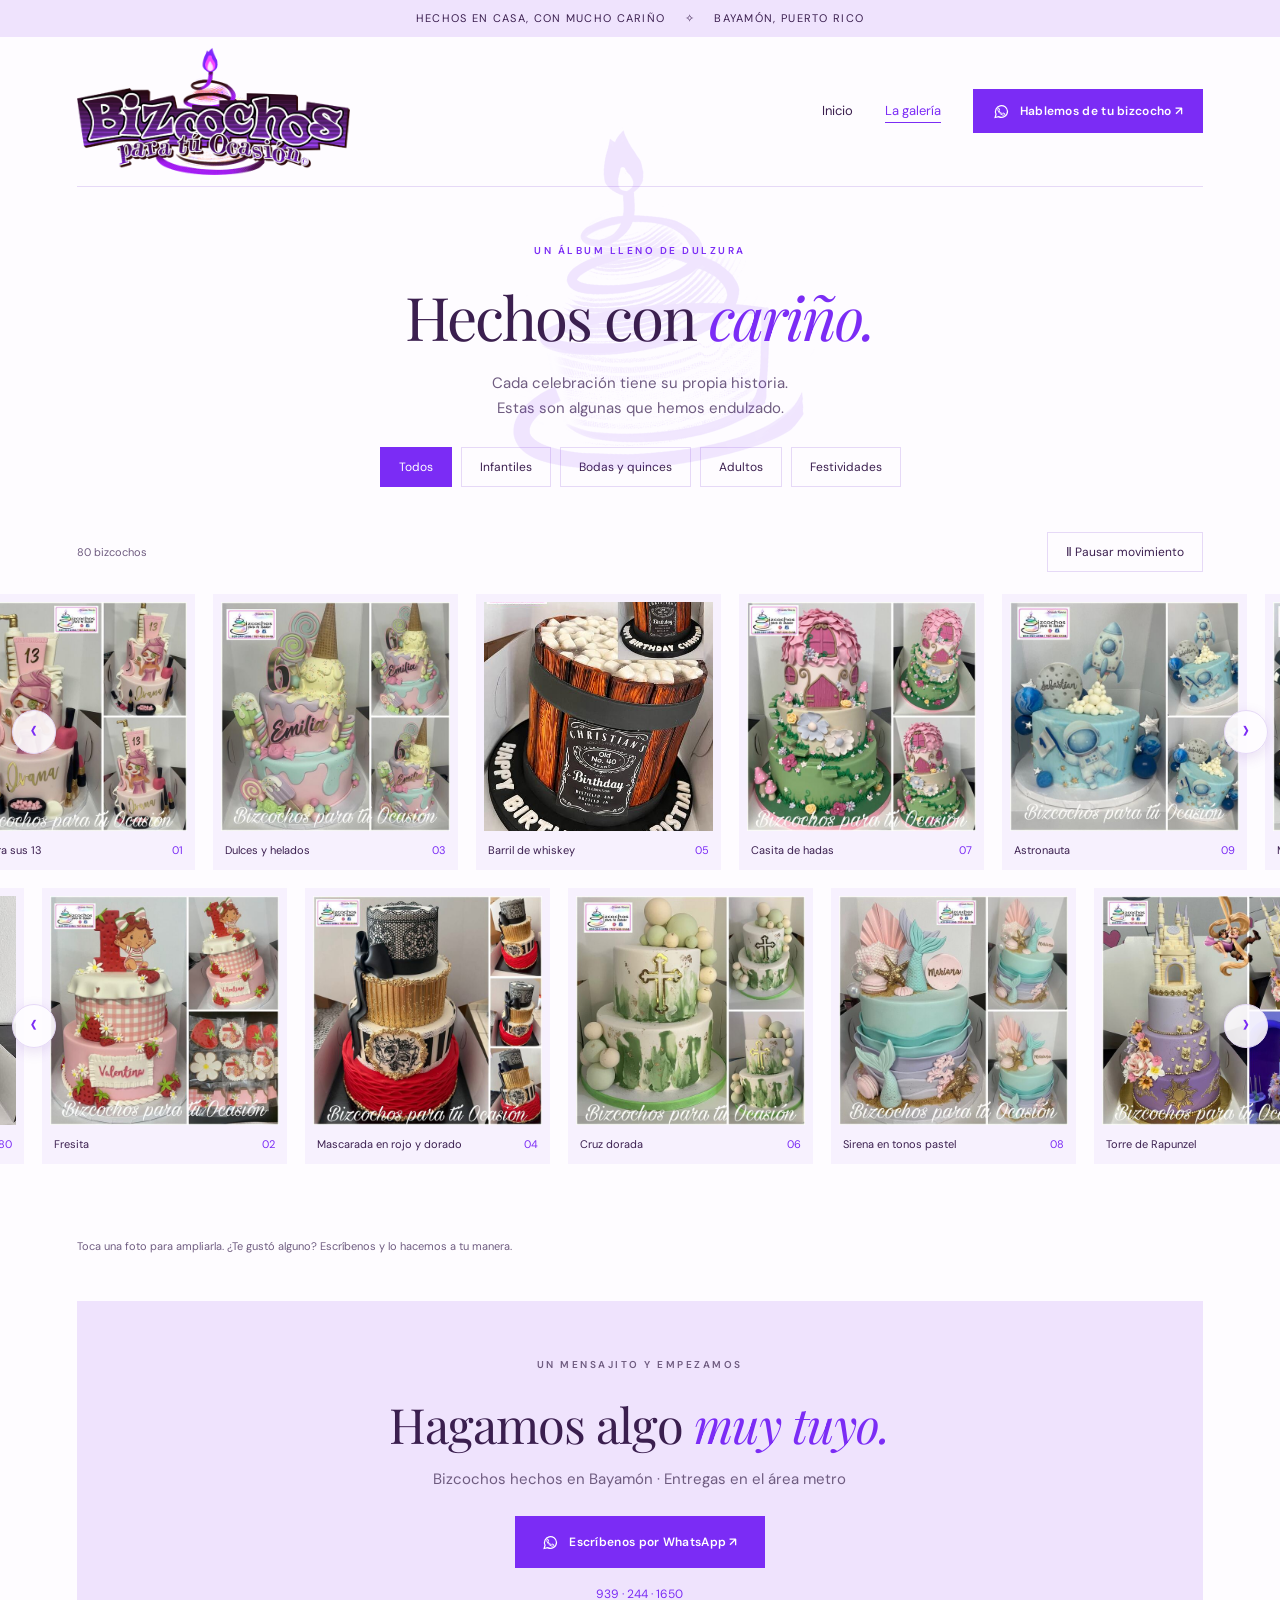
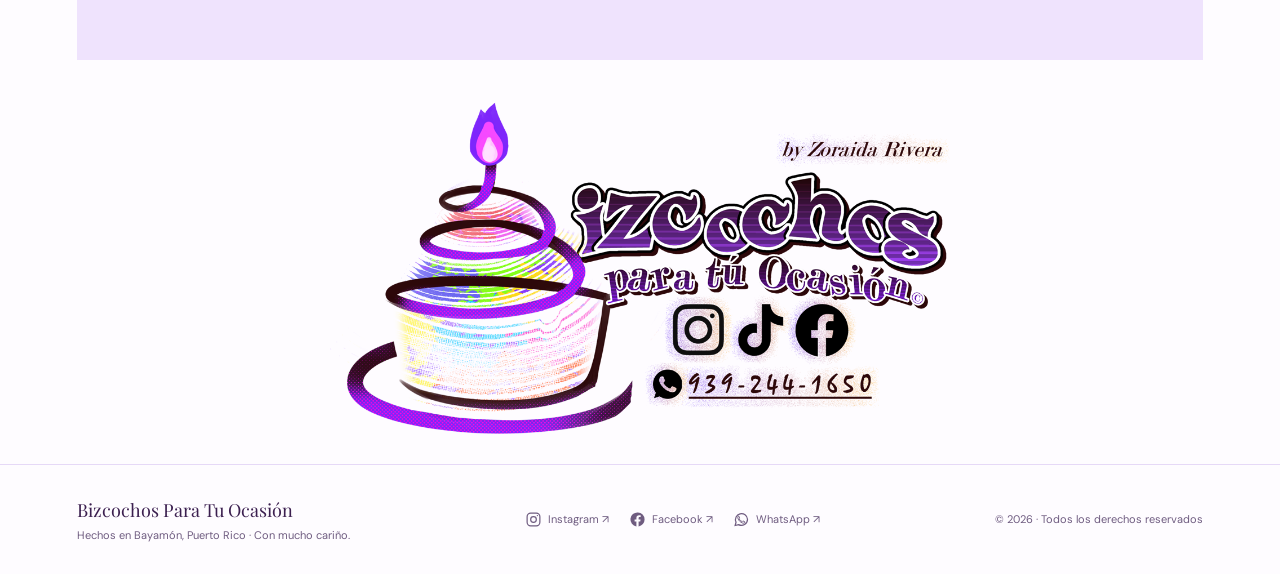
==== commit 02d6384c: "Vibrant purple theme, new logos, footer banner and calmer gallery - Match the site's purple to the l" ====
--- a/galeria.html
+++ b/galeria.html
@@ -1 +1 @@
-<!doctype html><html lang="es-PR"><head><meta charset="utf-8"><meta name="viewport" content="width=device-width, initial-scale=1"><title>Galería de bizcochos | Bizcochos Para Tu Ocasión</title><meta name="description" content="Bizcochos hechos en casa en Bayamón, Puerto Rico, para cumpleaños, bodas y ocasiones especiales. Entregas en el área metro. Cotiza por WhatsApp al 939-244-1650."><link rel="canonical" href="https://bizcochosparatuocasion.com/galeria.html"><meta name="theme-color" content="#ebe3f5"><meta property="og:type" content="website"><meta property="og:locale" content="es_PR"><meta property="og:title" content="Bizcochos Para Tu Ocasión · Bayamón, PR"><meta property="og:description" content="Un bizcocho hecho en casa. Un recuerdo para siempre. Entregas en el área metro de Puerto Rico."><meta property="og:url" content="https://bizcochosparatuocasion.com/galeria.html"><link rel="icon" href="logos/favicon-32.png" type="image/png" sizes="32x32"><link rel="apple-touch-icon" href="logos/apple-touch-icon.png"><meta property="og:image" content="https://bizcochosparatuocasion.com/logos/banner.jpg"><link rel="stylesheet" href="styles.css"><script src="site.js" defer></script></head><body><a class="skip" href="#contenido">Saltar al contenido</a><div class="announcement">HECHOS EN CASA, CON MUCHO CARIÑO <span>✧</span> BAYAMÓN, PUERTO RICO</div><header class="header wrap"><a class="brand" href="index.html" aria-label="Bizcochos Para Tu Ocasión, inicio"><img src="logos/logo.png" alt="" width="163" height="160"><span><strong>Bizcochos<br>Para Tu Ocasión</strong><small>De nuestra casa a tu celebración</small></span></a><nav class="nav" aria-label="Navegación principal"><a href="index.html" >Inicio</a><a href="galeria.html" aria-current="page">La galería</a><a class="button" href="https://wa.me/19392441650" data-whatsapp><svg viewBox="0 0 24 24" aria-hidden="true" focusable="false" fill="none" stroke="currentColor" stroke-width="1.7"><path d="M20.5 11.7a8.5 8.5 0 0 1-12.6 7.5L3 20.5l1.3-4.7a8.5 8.5 0 1 1 16.2-4.1Z"/><path d="m8 7 1.5 3-1 1c1 2 2.5 3.2 4.5 4l1-1 3 1.5c-.5 2-2 2-3.5 1.5-3-1-5.5-3.5-6.5-6.5C6.5 9 6.5 7.5 8 7Z" stroke-width="1.3"/></svg>Hablemos de tu bizcocho ↗</a></nav></header><main id="contenido"><section class="gallery-intro"><p class="eyebrow">UN ÁLBUM LLENO DE DULZURA</p><h1>Hechos con <em>cariño.</em></h1><p>Cada celebración tiene su propia historia.<br>Estas son algunas que hemos endulzado.</p><div class="gallery-controls" aria-label="Filtrar fotos"><button class="filter active" data-category="todos" aria-pressed="true">Todos</button><button class="filter " data-category="infantiles" aria-pressed="false">Infantiles</button><button class="filter " data-category="bodas-y-quinces" aria-pressed="false">Bodas y quinces</button><button class="filter " data-category="adultos" aria-pressed="false">Adultos</button><button class="filter " data-category="festividades" aria-pressed="false">Festividades</button></div></section><div class="gallery-tools wrap"><span id="gallery-count" aria-live="polite">80 bizcochos</span><button class="pause" aria-pressed="false">Ⅱ Pausar movimiento</button></div><div class="gallery-stage" aria-label="Galería de nuestros bizcochos"></div><noscript><p class="wrap">Activa JavaScript para explorar la galería. Puedes <a href="https://www.instagram.com/bizcochos_para_tu_ocasion/">ver nuestros bizcochos en Instagram</a>.</p></noscript><div class="wrap"><p class="disclaimer" style="margin:0 0 45px">Toca una foto para ampliarla. ¿Te gustó alguno? Escríbenos y lo hacemos a tu manera.</p></div><dialog aria-labelledby="photo-title"><div class="dialog-bar"><h2 id="photo-title" style="font-size:24px">Bizcocho</h2><button type="button" aria-label="Cerrar foto">×</button></div><img alt=""><p>Hecho por Bizcochos Para Tu Ocasión en Bayamón, Puerto Rico.</p></dialog><section class="contact wrap" id="contacto"><p class="eyebrow">UN MENSAJITO Y EMPEZAMOS</p><h2>Hagamos algo <em>muy tuyo.</em></h2><p>Bizcochos hechos en Bayamón · Entregas en el área metro</p><a class="button" href="https://wa.me/19392441650" data-whatsapp><svg viewBox="0 0 24 24" aria-hidden="true" focusable="false" fill="none" stroke="currentColor" stroke-width="1.7"><path d="M20.5 11.7a8.5 8.5 0 0 1-12.6 7.5L3 20.5l1.3-4.7a8.5 8.5 0 1 1 16.2-4.1Z"/><path d="m8 7 1.5 3-1 1c1 2 2.5 3.2 4.5 4l1-1 3 1.5c-.5 2-2 2-3.5 1.5-3-1-5.5-3.5-6.5-6.5C6.5 9 6.5 7.5 8 7Z" stroke-width="1.3"/></svg>Escríbenos por WhatsApp ↗</a><a class="phone" href="tel:+19392441650">939 · 244 · 1650</a></section></main><footer><div class="wrap footer-inner"><div><div class="footer-name">Bizcochos Para Tu Ocasión</div><span>Hechos en Bayamón, Puerto Rico · Con mucho cariño.</span></div><div class="footer-links"><a href="https://www.instagram.com/bizcochos_para_tu_ocasion/"><svg viewBox="0 0 24 24" aria-hidden="true" focusable="false" fill="none" stroke="currentColor" stroke-width="1.7"><rect x="3" y="3" width="18" height="18" rx="5"/><circle cx="12" cy="12" r="4"/><circle cx="17.5" cy="6.5" r="1" fill="currentColor" stroke="none"/></svg> Instagram ↗</a><a href="https://www.facebook.com/people/Bizcochos-para-t%C3%BA-Ocasi%C3%B3n/100064667080641/"><svg viewBox="0 0 24 24" aria-hidden="true" focusable="false" fill="currentColor"><path d="M22 12a10 10 0 1 0-11.56 9.88v-6.99H7.9V12h2.54V9.8c0-2.5 1.49-3.89 3.77-3.89 1.09 0 2.23.2 2.23.2v2.45h-1.26c-1.24 0-1.62.77-1.62 1.56V12h2.77l-.44 2.89h-2.33v6.99A10 10 0 0 0 22 12Z"/></svg> Facebook ↗</a><a href="https://wa.me/19392441650" data-whatsapp><svg viewBox="0 0 24 24" aria-hidden="true" focusable="false" fill="none" stroke="currentColor" stroke-width="1.7"><path d="M20.5 11.7a8.5 8.5 0 0 1-12.6 7.5L3 20.5l1.3-4.7a8.5 8.5 0 1 1 16.2-4.1Z"/><path d="m8 7 1.5 3-1 1c1 2 2.5 3.2 4.5 4l1-1 3 1.5c-.5 2-2 2-3.5 1.5-3-1-5.5-3.5-6.5-6.5C6.5 9 6.5 7.5 8 7Z" stroke-width="1.3"/></svg> WhatsApp ↗</a></div><span>© 2026 · Todos los derechos reservados</span></div></footer></body></html>+<!doctype html><html lang="es-PR"><head><meta charset="utf-8"><meta name="viewport" content="width=device-width, initial-scale=1"><title>Galería de bizcochos | Bizcochos Para Tu Ocasión</title><meta name="description" content="Bizcochos hechos en casa en Bayamón, Puerto Rico, para cumpleaños, bodas y ocasiones especiales. Entregas en el área metro. Cotiza por WhatsApp al 939-244-1650."><link rel="canonical" href="https://bizcochosparatuocasion.com/galeria.html"><meta name="theme-color" content="#7b2cf5"><meta property="og:type" content="website"><meta property="og:locale" content="es_PR"><meta property="og:title" content="Bizcochos Para Tu Ocasión · Bayamón, PR"><meta property="og:description" content="Un bizcocho hecho en casa. Un recuerdo para siempre. Entregas en el área metro de Puerto Rico."><meta property="og:url" content="https://bizcochosparatuocasion.com/galeria.html"><link rel="icon" href="logos/favicon-32.png" type="image/png" sizes="32x32"><link rel="apple-touch-icon" href="logos/apple-touch-icon.png"><meta property="og:image" content="https://bizcochosparatuocasion.com/logos/banner.jpg"><link rel="stylesheet" href="styles.css?v=7f9c8544"><script src="site.js?v=ee34969c" defer></script></head><body><a class="skip" href="#contenido">Saltar al contenido</a><div class="announcement">HECHOS EN CASA, CON MUCHO CARIÑO <span>✧</span> BAYAMÓN, PUERTO RICO</div><header class="header wrap"><a class="brand" href="index.html" aria-label="Bizcochos Para Tu Ocasión, inicio"><img src="logos/logo-header.png" alt="Bizcochos Para Tu Ocasión" width="640" height="300"></a><nav class="nav" aria-label="Navegación principal"><a href="index.html" >Inicio</a><a href="galeria.html" aria-current="page">La galería</a><a class="button" href="https://wa.me/19392441650" data-whatsapp><svg viewBox="0 0 24 24" aria-hidden="true" focusable="false" fill="none" stroke="currentColor" stroke-width="1.7"><path d="M20.5 11.7a8.5 8.5 0 0 1-12.6 7.5L3 20.5l1.3-4.7a8.5 8.5 0 1 1 16.2-4.1Z"/><path d="m8 7 1.5 3-1 1c1 2 2.5 3.2 4.5 4l1-1 3 1.5c-.5 2-2 2-3.5 1.5-3-1-5.5-3.5-6.5-6.5C6.5 9 6.5 7.5 8 7Z" stroke-width="1.3"/></svg>Hablemos de tu bizcocho ↗</a></nav></header><main id="contenido"><section class="gallery-intro"><p class="eyebrow">UN ÁLBUM LLENO DE DULZURA</p><h1>Hechos con <em>cariño.</em></h1><p>Cada celebración tiene su propia historia.<br>Estas son algunas que hemos endulzado.</p><div class="gallery-controls" aria-label="Filtrar fotos"><button class="filter active" data-category="todos" aria-pressed="true">Todos</button><button class="filter " data-category="infantiles" aria-pressed="false">Infantiles</button><button class="filter " data-category="bodas-y-quinces" aria-pressed="false">Bodas y quinces</button><button class="filter " data-category="adultos" aria-pressed="false">Adultos</button><button class="filter " data-category="festividades" aria-pressed="false">Festividades</button></div></section><div class="gallery-tools wrap"><span id="gallery-count" aria-live="polite">80 bizcochos</span><button class="pause" aria-pressed="false">Ⅱ Pausar movimiento</button></div><div class="gallery-stage" aria-label="Galería de nuestros bizcochos"></div><noscript><p class="wrap">Activa JavaScript para explorar la galería. Puedes <a href="https://www.instagram.com/bizcochos_para_tu_ocasion/">ver nuestros bizcochos en Instagram</a>.</p></noscript><div class="wrap"><p class="disclaimer" style="margin:0 0 45px">Toca una foto para ampliarla. ¿Te gustó alguno? Escríbenos y lo hacemos a tu manera.</p></div><dialog aria-labelledby="photo-title"><div class="dialog-bar"><h2 id="photo-title" style="font-size:24px">Bizcocho</h2><button type="button" aria-label="Cerrar foto">×</button></div><img alt=""><p>Hecho por Bizcochos Para Tu Ocasión en Bayamón, Puerto Rico.</p></dialog><section class="contact wrap" id="contacto"><p class="eyebrow">UN MENSAJITO Y EMPEZAMOS</p><h2>Hagamos algo <em>muy tuyo.</em></h2><p>Bizcochos hechos en Bayamón · Entregas en el área metro</p><a class="button" href="https://wa.me/19392441650" data-whatsapp><svg viewBox="0 0 24 24" aria-hidden="true" focusable="false" fill="none" stroke="currentColor" stroke-width="1.7"><path d="M20.5 11.7a8.5 8.5 0 0 1-12.6 7.5L3 20.5l1.3-4.7a8.5 8.5 0 1 1 16.2-4.1Z"/><path d="m8 7 1.5 3-1 1c1 2 2.5 3.2 4.5 4l1-1 3 1.5c-.5 2-2 2-3.5 1.5-3-1-5.5-3.5-6.5-6.5C6.5 9 6.5 7.5 8 7Z" stroke-width="1.3"/></svg>Escríbenos por WhatsApp ↗</a><a class="phone" href="tel:+19392441650">939 · 244 · 1650</a></section></main><div class="footer-banner wrap"><img src="logos/banner-footer.png" alt="Bizcochos Para Tu Ocasión by Zoraida Rivera · Instagram, TikTok y Facebook · WhatsApp 939-244-1650" width="1100" height="593" loading="lazy"></div><footer><div class="wrap footer-inner"><div><div class="footer-name">Bizcochos Para Tu Ocasión</div><span>Hechos en Bayamón, Puerto Rico · Con mucho cariño.</span></div><div class="footer-links"><a href="https://www.instagram.com/bizcochos_para_tu_ocasion/"><svg viewBox="0 0 24 24" aria-hidden="true" focusable="false" fill="none" stroke="currentColor" stroke-width="1.7"><rect x="3" y="3" width="18" height="18" rx="5"/><circle cx="12" cy="12" r="4"/><circle cx="17.5" cy="6.5" r="1" fill="currentColor" stroke="none"/></svg> Instagram ↗</a><a href="https://www.facebook.com/people/Bizcochos-para-t%C3%BA-Ocasi%C3%B3n/100064667080641/"><svg viewBox="0 0 24 24" aria-hidden="true" focusable="false" fill="currentColor"><path d="M22 12a10 10 0 1 0-11.56 9.88v-6.99H7.9V12h2.54V9.8c0-2.5 1.49-3.89 3.77-3.89 1.09 0 2.23.2 2.23.2v2.45h-1.26c-1.24 0-1.62.77-1.62 1.56V12h2.77l-.44 2.89h-2.33v6.99A10 10 0 0 0 22 12Z"/></svg> Facebook ↗</a><a href="https://wa.me/19392441650" data-whatsapp><svg viewBox="0 0 24 24" aria-hidden="true" focusable="false" fill="none" stroke="currentColor" stroke-width="1.7"><path d="M20.5 11.7a8.5 8.5 0 0 1-12.6 7.5L3 20.5l1.3-4.7a8.5 8.5 0 1 1 16.2-4.1Z"/><path d="m8 7 1.5 3-1 1c1 2 2.5 3.2 4.5 4l1-1 3 1.5c-.5 2-2 2-3.5 1.5-3-1-5.5-3.5-6.5-6.5C6.5 9 6.5 7.5 8 7Z" stroke-width="1.3"/></svg> WhatsApp ↗</a></div><span>© 2026 · Todos los derechos reservados</span></div></footer></body></html>
--- a/styles.css
+++ b/styles.css
@@ -1,5 +1,8 @@
 @import url('https://fonts.googleapis.com/css2?family=DM+Sans:wght@400;500;600;700&family=Playfair+Display:ital,wght@0,400;0,500;0,600;0,700;1,400;1,500&display=swap');
-:root{--ink:#3f3548;--muted:#776c80;--rose:#7a55a3;--pink:#ebe3f5;--paper:#fdfcfe;--cream:#f4f0f8;--line:#e2dbea}*{box-sizing:border-box}body{margin:0;background:var(--paper);color:var(--ink);font-family:'DM Sans',sans-serif;font-size:15px;line-height:1.7}a{color:inherit;text-decoration:none}button{font:inherit;cursor:pointer}img{display:block;width:100%;object-fit:cover}h1,h2,h3,p{margin:0}h1,h2,h3{font-family:'Playfair Display',Georgia,serif;font-weight:400;line-height:1.15}h1{font-size:clamp(46px,5.4vw,78px);letter-spacing:-2px}h2{font-size:clamp(34px,3.8vw,49px);letter-spacing:-1px}h3{font-size:25px}em{font-weight:400;color:var(--rose)}.wrap{width:min(1180px,88%);margin:auto}.announcement{background:var(--pink);text-align:center;font-size:11px;letter-spacing:1.3px;padding:9px 15px}.announcement span{margin:0 15px}.header{display:flex;align-items:center;justify-content:space-between;gap:24px;min-height:112px;border-bottom:1px solid var(--line)}.brand{display:flex;align-items:center;gap:12px;line-height:1.2}.brand img{width:auto;height:62px}.brand strong{font-family:'Playfair Display',Georgia,serif;font-size:23px;font-weight:500}.brand small{display:block;text-transform:uppercase;font-size:9px;letter-spacing:2.8px;margin-top:7px}.nav{display:flex;align-items:center;gap:32px;font-size:13px}.nav a[aria-current=page]{color:var(--rose);border-bottom:1px solid var(--rose)}.nav .button{padding:11px 19px}.button{display:inline-flex;align-items:center;justify-content:center;gap:18px;padding:15px 26px;background:var(--rose);border:1px solid var(--rose);color:white;font-size:12px;font-weight:600;letter-spacing:.3px;transition:background .2s}.button:hover{background:#5f3f86}.button.light{background:transparent;color:var(--ink);border-color:#b3a6c2}.button.light:hover{background:var(--pink)}.eyebrow{text-transform:uppercase;letter-spacing:2.5px;font-size:10px;font-weight:600;color:var(--rose);margin-bottom:23px}.hero{display:grid;grid-template-columns:1fr 1fr;gap:65px;align-items:center;padding:68px 0 76px}.hero-copy>p:not(.eyebrow){max-width:425px;color:var(--muted);margin:25px 0;font-size:15px}.hero-copy .actions{display:flex;gap:13px;margin:30px 0 23px}.local-note{font-size:11px;color:var(--muted);display:flex;gap:9px;align-items:center}.hero-art{position:relative;padding:26px 25px 18px 33px;background:var(--pink)}.hero-art:before{content:'';position:absolute;inset:13px;border:1px solid #fff9;pointer-events:none}.hero-photo{position:relative;background:white;padding:11px 11px 0;transform:rotate(-4deg);box-shadow:0 7px 20px #4a336512;margin:0 20px 15px 0}.hero-photo .slides{position:relative;height:400px;overflow:hidden}.hero-photo .slides img{position:absolute;inset:0;height:100%;opacity:0;transition:opacity 1.2s ease}.hero-photo .slides img.active{opacity:1}.handwritten{font-family:'Playfair Display',Georgia,serif;font-style:italic;font-size:20px;text-align:center;padding:15px 5px;color:var(--rose)}.seal{position:absolute;right:-24px;bottom:53px;width:112px;height:112px;border-radius:50%;background:var(--cream);border:1px solid #b9a7cf;outline:5px solid var(--cream);display:flex;align-items:center;justify-content:center;text-align:center;font-family:'Playfair Display',Georgia,serif;line-height:1.4;font-size:17px;transform:rotate(12deg)}.photo-note{font-size:9px;color:var(--muted);letter-spacing:.6px;text-align:right;margin-top:22px}.values{border-top:1px solid var(--line);border-bottom:1px solid var(--line);display:flex;justify-content:center;gap:55px;padding:18px 0;font-size:11px;letter-spacing:1px}.values span::before{content:'✧';color:var(--rose);font-size:18px;margin-right:14px}.section{padding:75px 0}.section-heading{display:flex;justify-content:space-between;align-items:end;margin-bottom:34px;gap:20px}.section-heading .eyebrow{margin-bottom:12px}.text-link{font-size:12px;border-bottom:1px solid var(--rose);padding-bottom:4px;color:var(--rose);white-space:nowrap}.cake-grid{display:grid;grid-template-columns:repeat(3,1fr);gap:27px}.cake-card{margin:0}.cake-card .image-frame{background:var(--cream);padding:10px;overflow:hidden}.cake-card img{height:295px;transition:transform .5s}.cake-card a:hover img{transform:scale(1.04)}.cake-card figcaption{display:flex;align-items:center;justify-content:space-between;padding-top:17px}.cake-card figcaption span{color:var(--rose);font-size:18px}.cake-card p{font-size:12px;color:var(--muted);margin-top:6px}.disclaimer{font-size:11px;color:var(--muted);margin-top:22px}.story{background:var(--cream);padding:60px 0}.story-inner{display:grid;grid-template-columns:1fr 1.2fr;gap:100px;align-items:center}.story p:not(.eyebrow){color:var(--muted);margin:20px 0}.story-signature{font-family:'Playfair Display',serif;color:var(--rose);font-style:italic;font-size:21px}.steps{display:grid;grid-template-columns:repeat(3,1fr);gap:45px;margin-top:37px}.step{border-top:1px solid var(--line);padding-top:22px}.step .number{font-family:'Playfair Display',serif;color:#a990c8;font-size:28px}.step h3{margin:12px 0}.step p{color:var(--muted);font-size:13px}.contact{background:var(--pink);text-align:center;padding:55px 20px;margin-bottom:65px;position:relative}.contact h2{margin-bottom:16px}.contact p{color:var(--muted);margin-bottom:23px}.contact .phone{display:block;font-size:12px;margin-top:16px;color:var(--rose)}footer{border-top:1px solid var(--line);padding:30px 0}.footer-inner{display:flex;justify-content:space-between;align-items:center;gap:20px;font-size:11px;color:var(--muted)}.footer-name{font-family:'Playfair Display',serif;font-size:18px;color:var(--ink)}.footer-links{display:flex;gap:20px}.skip{position:absolute;left:20px;top:-100px;background:white;padding:10px;z-index:10}.skip:focus{top:10px}:focus-visible{outline:3px solid var(--rose);outline-offset:5px}.gallery-intro{text-align:center;padding:55px 20px 30px}.gallery-intro h1{font-size:60px}.gallery-intro>p:not(.eyebrow){color:var(--muted);max-width:520px;margin:20px auto}.gallery-controls{display:flex;justify-content:center;gap:9px;flex-wrap:wrap;margin:25px 0 15px}.filter,.pause{border:1px solid var(--line);padding:9px 18px;background:transparent;color:var(--ink);font-size:12px}.filter.active{background:var(--rose);border-color:var(--rose);color:white}.gallery-tools{display:flex;align-items:center;justify-content:space-between;gap:20px;font-size:11px;color:var(--muted);margin-bottom:22px}.gallery-stage{overflow:hidden;padding-bottom:55px}.gallery-row-wrap{position:relative;margin:0 0 18px}.gallery-row{overflow-x:auto;scrollbar-width:none;cursor:grab;overscroll-behavior-x:contain}.gallery-row::-webkit-scrollbar{display:none}.gallery-row.dragging{cursor:grabbing;user-select:none}.gallery-row.dragging img{pointer-events:none}.gallery-track{display:flex;width:max-content;gap:18px}.row-arrow{position:absolute;top:50%;transform:translateY(-50%);z-index:2;width:44px;height:44px;border-radius:50%;border:1px solid var(--line);background:#fdfcfee6;color:var(--rose);font-size:28px;line-height:1;display:flex;align-items:center;justify-content:center;padding:0 0 4px;box-shadow:0 4px 14px #4a336522}.row-arrow:hover{background:var(--rose);color:white}.row-arrow.prev{left:12px}.row-arrow.next{right:12px}.gallery-item{border:0;padding:8px 8px 0;background:var(--cream);width:245px;text-align:left;color:var(--ink)}.gallery-item img{height:229px}.gallery-item span{display:block;padding:10px 4px;font-size:11px}.gallery-item span b{float:right;color:var(--rose);font-weight:400}dialog{border:1px solid var(--line);padding:18px;background:var(--paper);width:min(600px,92vw);max-height:90vh;color:var(--ink)}dialog::backdrop{background:#2a2033b8}dialog img{max-height:65vh;object-fit:contain;background:var(--cream)}.dialog-bar{display:flex;justify-content:space-between;align-items:center;margin-bottom:12px}.dialog-bar button{background:none;border:0;font-size:24px;color:var(--ink)}dialog p{font-size:11px;color:var(--muted);margin-top:12px}.empty{padding:40px;text-align:center}
-@media(min-width:1500px){.gallery-item{width:290px}.gallery-item img{height:274px}}@media(max-width:850px){.header{min-height:95px}.nav{gap:19px}.hero{gap:30px}.hero-photo .slides{height:325px}.seal{right:-10px;width:90px;height:90px;font-size:15px}.hero-copy .actions{flex-direction:column;align-items:start}.values{gap:20px;font-size:9px}.cake-card img{height:230px}.story-inner{gap:40px}.brand strong{font-size:19px}.nav .button{padding:9px 12px}.cake-grid{gap:16px}}@media(max-width:600px){.wrap{width:88%}.announcement{font-size:9px;letter-spacing:.5px}.announcement span{margin:0 6px}.header{flex-wrap:wrap;justify-content:center;padding:20px 0 15px;gap:18px}.brand strong{font-size:24px}.nav{width:100%;justify-content:center;gap:28px}.nav .button{font-size:11px}.hero{grid-template-columns:1fr;padding:40px 0 45px;gap:35px}h1{font-size:53px}.hero-copy>p:not(.eyebrow){margin:22px 0}.hero-copy .actions{flex-direction:row;gap:10px}.button{padding:13px 17px;font-size:11px}.hero-art{margin:0 12px 0 0;padding:22px}.hero-photo{margin-right:10px}.hero-photo .slides{height:340px}.seal{bottom:55px}.values{gap:10px;flex-wrap:wrap;padding:14px 0}.values span::before{margin-right:6px}.section{padding:47px 0}.section-heading{align-items:start}.section-heading h2{font-size:35px}.section-heading .text-link{margin-top:30px;font-size:10px}.cake-grid{grid-template-columns:1fr;gap:30px}.cake-card img{height:320px}.story{padding:45px 0}.story-inner{grid-template-columns:1fr;gap:15px}.steps{grid-template-columns:1fr;gap:25px}.step{display:grid;grid-template-columns:40px 1fr;column-gap:14px}.step h3{margin:3px 0 8px}.step p{grid-column:2}.contact{margin-bottom:35px;padding:40px 20px}.footer-inner{flex-direction:column;text-align:center;gap:15px}.gallery-intro{padding-top:40px}.gallery-intro h1{font-size:46px}.gallery-tools{align-items:start}.gallery-item{width:195px}.gallery-item img{height:179px}.gallery-track{gap:14px}.gallery-row-wrap{margin-bottom:14px}.row-arrow{width:38px;height:38px;font-size:24px}}@media(prefers-reduced-motion:reduce){*{animation:none!important;transition:none!important}}
+:root{--ink:#3b1f4f;--muted:#6f5c80;--rose:#7b2cf5;--pink:#efe3fd;--paper:#fefcff;--cream:#f7f1fe;--line:#e6d9f7;--magenta:#d63ff0}*{box-sizing:border-box}body{margin:0;background:var(--paper);color:var(--ink);font-family:'DM Sans',sans-serif;font-size:15px;line-height:1.7}a{color:inherit;text-decoration:none}button{font:inherit;cursor:pointer}img{display:block;width:100%;object-fit:cover}h1,h2,h3,p{margin:0}h1,h2,h3{font-family:'Playfair Display',Georgia,serif;font-weight:400;line-height:1.15}h1{font-size:clamp(46px,5.4vw,78px);letter-spacing:-2px}h2{font-size:clamp(34px,3.8vw,49px);letter-spacing:-1px}h3{font-size:25px}em{font-weight:400;color:var(--rose)}.wrap{width:min(1180px,88%);margin:auto}.announcement{background:var(--pink);text-align:center;font-size:11px;letter-spacing:1.3px;padding:9px 15px}.announcement span{margin:0 15px}.header{display:flex;align-items:center;justify-content:space-between;gap:24px;min-height:150px;border-bottom:1px solid var(--line)}.brand{display:flex;align-items:center;gap:12px;line-height:1.2}.brand img{width:auto;height:128px}.brand strong{font-family:'Playfair Display',Georgia,serif;font-size:23px;font-weight:500}.brand small{display:block;text-transform:uppercase;font-size:9px;letter-spacing:2.8px;margin-top:7px}.nav{display:flex;align-items:center;gap:32px;font-size:13px}.nav a[aria-current=page]{color:var(--rose);border-bottom:1px solid var(--rose)}.nav .button{padding:11px 19px}.button{display:inline-flex;align-items:center;justify-content:center;gap:18px;padding:15px 26px;background:var(--rose);border:1px solid var(--rose);color:white;font-size:12px;font-weight:600;letter-spacing:.3px;transition:background .2s}.button:hover{background:#5d17c9}.button.light{background:transparent;color:var(--ink);border-color:#c3a8ea}.button.light:hover{background:var(--pink)}.eyebrow{text-transform:uppercase;letter-spacing:2.5px;font-size:10px;font-weight:600;color:var(--rose);margin-bottom:23px}.hero{display:grid;grid-template-columns:1fr 1fr;gap:65px;align-items:center;padding:68px 0 76px}.hero-copy>p:not(.eyebrow){max-width:425px;color:var(--muted);margin:25px 0;font-size:15px}.hero-copy .actions{display:flex;gap:13px;margin:30px 0 23px}.local-note{font-size:11px;color:var(--muted);display:flex;gap:9px;align-items:center}.hero-art{position:relative;padding:26px 25px 18px 33px;background:var(--pink)}.hero-art:before{content:'';position:absolute;inset:13px;border:1px solid #fff9;pointer-events:none}.hero-photo{position:relative;background:white;padding:11px 11px 0;transform:rotate(-4deg);box-shadow:0 7px 20px #5a1fa014;margin:0 20px 15px 0}.hero-photo .slides{position:relative;height:400px;overflow:hidden}.hero-photo .slides img{position:absolute;inset:0;height:100%;opacity:0;transition:opacity 1.2s ease}.hero-photo .slides img.active{opacity:1}.handwritten{font-family:'Playfair Display',Georgia,serif;font-style:italic;font-size:20px;text-align:center;padding:15px 5px;color:var(--rose)}.seal{position:absolute;right:-20px;bottom:53px;width:100px;height:100px;border-radius:50%;background:var(--cream);border:1px solid #c3a3ef;outline:5px solid var(--cream);display:flex;align-items:center;justify-content:center;text-align:center;font-family:'Playfair Display',Georgia,serif;line-height:1.3;font-size:13px;padding:8px;transform:rotate(12deg)}.photo-note{font-size:9px;color:var(--muted);letter-spacing:.6px;text-align:right;margin-top:22px}.values{border-top:1px solid var(--line);border-bottom:1px solid var(--line);display:flex;justify-content:center;gap:55px;padding:18px 0;font-size:11px;letter-spacing:1px}.values span::before{content:'✧';color:var(--magenta);font-size:18px;margin-right:14px}.section{padding:75px 0}.section-heading{display:flex;justify-content:space-between;align-items:end;margin-bottom:34px;gap:20px}.section-heading .eyebrow{margin-bottom:12px}.text-link{font-size:12px;border-bottom:1px solid var(--rose);padding-bottom:4px;color:var(--rose);white-space:nowrap}.cake-grid{display:grid;grid-template-columns:repeat(3,1fr);gap:27px}.cake-card{margin:0}.cake-card .image-frame{background:var(--cream);padding:10px;overflow:hidden}.cake-card img{height:295px;transition:transform .5s}.cake-card a:hover img{transform:scale(1.04)}.cake-card figcaption{display:flex;align-items:center;justify-content:space-between;padding-top:17px}.cake-card figcaption span{color:var(--rose);font-size:18px}.cake-card p{font-size:12px;color:var(--muted);margin-top:6px}.disclaimer{font-size:11px;color:var(--muted);margin-top:22px}.story{background:var(--cream);padding:60px 0}.story-inner{display:grid;grid-template-columns:1fr 1.2fr;gap:100px;align-items:center}.story p:not(.eyebrow){color:var(--muted);margin:20px 0}.story-signature{font-family:'Playfair Display',serif;color:var(--rose);font-style:italic;font-size:21px}.steps{display:grid;grid-template-columns:repeat(3,1fr);gap:45px;margin-top:37px}.step{border-top:1px solid var(--line);padding-top:22px}.step .number{font-family:'Playfair Display',serif;color:#a66cf7;font-size:28px}.step h3{margin:12px 0}.step p{color:var(--muted);font-size:13px}.contact{background:var(--pink);text-align:center;padding:55px 20px;margin-bottom:65px;position:relative}.contact h2{margin-bottom:16px}.contact p{color:var(--muted);margin-bottom:23px}.contact .phone{display:block;font-size:12px;margin-top:16px;color:var(--rose)}footer{border-top:1px solid var(--line);padding:30px 0}.footer-inner{display:flex;justify-content:space-between;align-items:center;gap:20px;font-size:11px;color:var(--muted)}.footer-name{font-family:'Playfair Display',serif;font-size:18px;color:var(--ink)}.footer-links{display:flex;gap:20px}.skip{position:absolute;left:20px;top:-100px;background:white;padding:10px;z-index:10}.skip:focus{top:10px}:focus-visible{outline:3px solid var(--rose);outline-offset:5px}.gallery-intro{text-align:center;padding:55px 20px 30px}.gallery-intro h1{font-size:60px}.gallery-intro>p:not(.eyebrow){color:var(--muted);max-width:520px;margin:20px auto}.gallery-controls{display:flex;justify-content:center;gap:9px;flex-wrap:wrap;margin:25px 0 15px}.filter,.pause{border:1px solid var(--line);padding:9px 18px;background:transparent;color:var(--ink);font-size:12px}.filter.active{background:var(--rose);border-color:var(--rose);color:white}.gallery-tools{display:flex;align-items:center;justify-content:space-between;gap:20px;font-size:11px;color:var(--muted);margin-bottom:22px}.gallery-stage{overflow:hidden;padding-bottom:55px}.gallery-row-wrap{position:relative;margin:0 0 18px}.gallery-row{overflow-x:auto;scrollbar-width:none;cursor:grab;overscroll-behavior-x:contain}.gallery-row::-webkit-scrollbar{display:none}.gallery-row.dragging{cursor:grabbing;user-select:none}.gallery-row.dragging img{pointer-events:none}.gallery-track{display:flex;width:max-content;gap:18px}.row-arrow{position:absolute;top:50%;transform:translateY(-50%);z-index:2;width:44px;height:44px;border-radius:50%;border:1px solid var(--line);background:#fefcffe6;color:var(--rose);font-size:28px;line-height:1;display:flex;align-items:center;justify-content:center;padding:0 0 4px;box-shadow:0 4px 14px #5a1fa022}.row-arrow:hover{background:var(--rose);color:white}.row-arrow.prev{left:12px}.row-arrow.next{right:12px}.gallery-item{border:0;padding:8px 8px 0;background:var(--cream);width:245px;text-align:left;color:var(--ink)}.gallery-item img{height:229px}.gallery-item span{display:block;padding:10px 4px;font-size:11px}.gallery-item span b{float:right;color:var(--rose);font-weight:400}dialog{border:1px solid var(--line);padding:18px;background:var(--paper);width:min(600px,92vw);max-height:90vh;color:var(--ink)}dialog::backdrop{background:#2a1438b8}dialog img{max-height:65vh;object-fit:contain;background:var(--cream)}.dialog-bar{display:flex;justify-content:space-between;align-items:center;margin-bottom:12px}.dialog-bar button{background:none;border:0;font-size:24px;color:var(--ink)}dialog p{font-size:11px;color:var(--muted);margin-top:12px}.empty{padding:40px;text-align:center}
+@media(min-width:1500px){.gallery-item{width:290px}.gallery-item img{height:274px}}@media(max-width:850px){.header{min-height:95px}.nav{gap:19px}.hero{gap:30px}.hero-photo .slides{height:325px}.seal{right:-10px;width:86px;height:86px;font-size:12px}.hero-copy .actions{flex-direction:column;align-items:start}.values{gap:20px;font-size:9px}.cake-card img{height:230px}.story-inner{gap:40px}.brand strong{font-size:19px}.nav .button{padding:9px 12px}.cake-grid{gap:16px}}@media(max-width:600px){.wrap{width:88%}.announcement{font-size:9px;letter-spacing:.5px}.announcement span{margin:0 6px}.header{flex-wrap:wrap;justify-content:center;padding:20px 0 15px;gap:18px}.brand strong{font-size:24px}.nav{width:100%;justify-content:center;gap:28px}.nav .button{font-size:11px}.hero{grid-template-columns:1fr;padding:40px 0 45px;gap:35px}h1{font-size:53px}.hero-copy>p:not(.eyebrow){margin:22px 0}.hero-copy .actions{flex-direction:row;gap:10px}.button{padding:13px 17px;font-size:11px}.hero-art{margin:0 12px 0 0;padding:22px}.hero-photo{margin-right:10px}.hero-photo .slides{height:340px}.seal{bottom:55px}.values{gap:10px;flex-wrap:wrap;padding:14px 0}.values span::before{margin-right:6px}.section{padding:47px 0}.section-heading{align-items:start}.section-heading h2{font-size:35px}.section-heading .text-link{margin-top:30px;font-size:10px}.cake-grid{grid-template-columns:1fr;gap:30px}.cake-card img{height:320px}.story{padding:45px 0}.story-inner{grid-template-columns:1fr;gap:15px}.steps{grid-template-columns:1fr;gap:25px}.step{display:grid;grid-template-columns:40px 1fr;column-gap:14px}.step h3{margin:3px 0 8px}.step p{grid-column:2}.contact{margin-bottom:35px;padding:40px 20px}.footer-inner{flex-direction:column;text-align:center;gap:15px}.gallery-intro{padding-top:40px}.gallery-intro h1{font-size:46px}.gallery-tools{align-items:start}.gallery-item{width:195px}.gallery-item img{height:179px}.gallery-track{gap:14px}.gallery-row-wrap{margin-bottom:14px}.row-arrow{width:38px;height:38px;font-size:24px}}@media(prefers-reduced-motion:reduce){*{animation:none!important;transition:none!important}}
 .gallery-stage.paused .gallery-row{overflow-x:auto}.gallery-stage.paused .gallery-track{animation:none;transform:none}.gallery-track{padding-right:18px}@media(max-width:600px){.gallery-track{padding-right:14px}}
 .footer-links a{display:inline-flex;align-items:center;gap:6px}.footer-links svg,.button svg{width:17px;height:17px;flex-shrink:0}.button:has(svg){gap:10px}@media(max-width:600px){.nav{gap:18px}.nav .button{padding:9px 10px}.nav .button svg{width:15px;height:15px}}
+@media(max-width:850px){.brand img{height:100px}}@media(max-width:600px){.brand img{height:110px}}
+.footer-banner{margin:-25px auto 30px;text-align:center}.footer-banner img{width:min(620px,100%);height:auto;margin:auto;object-fit:contain}@media(max-width:600px){.footer-banner{margin:-10px auto 20px}}
+.gallery-intro h1,.hero h1{position:relative;isolation:isolate}.gallery-intro h1::before,.hero h1::before{content:'';position:absolute;left:50%;top:50%;width:400px;height:400px;transform:translate(-50%,-54%) rotate(-8deg);background:url(logos/cake-outline-purple.png) center/contain no-repeat;opacity:.11;z-index:-1;pointer-events:none}.hero h1::before{left:38%;width:440px;height:440px}@media(max-width:600px){.gallery-intro h1::before,.hero h1::before{width:290px;height:290px}}
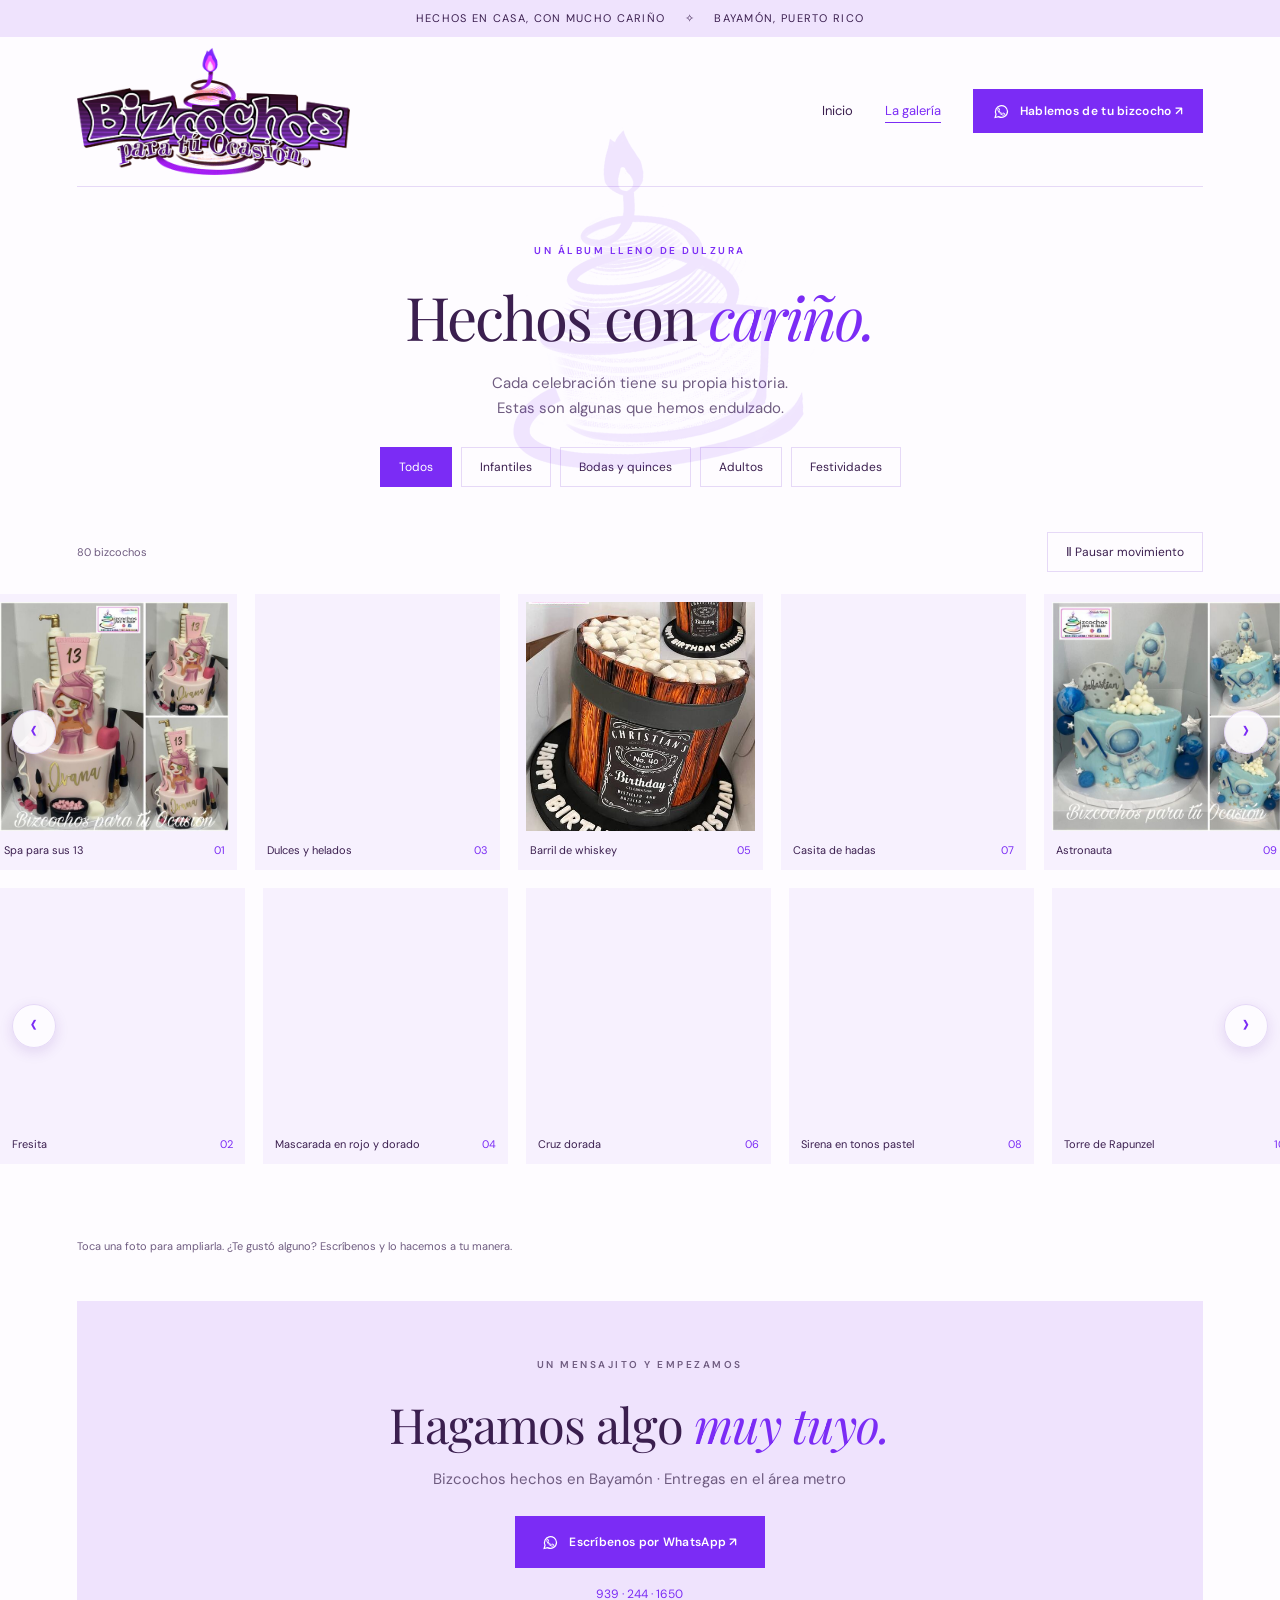
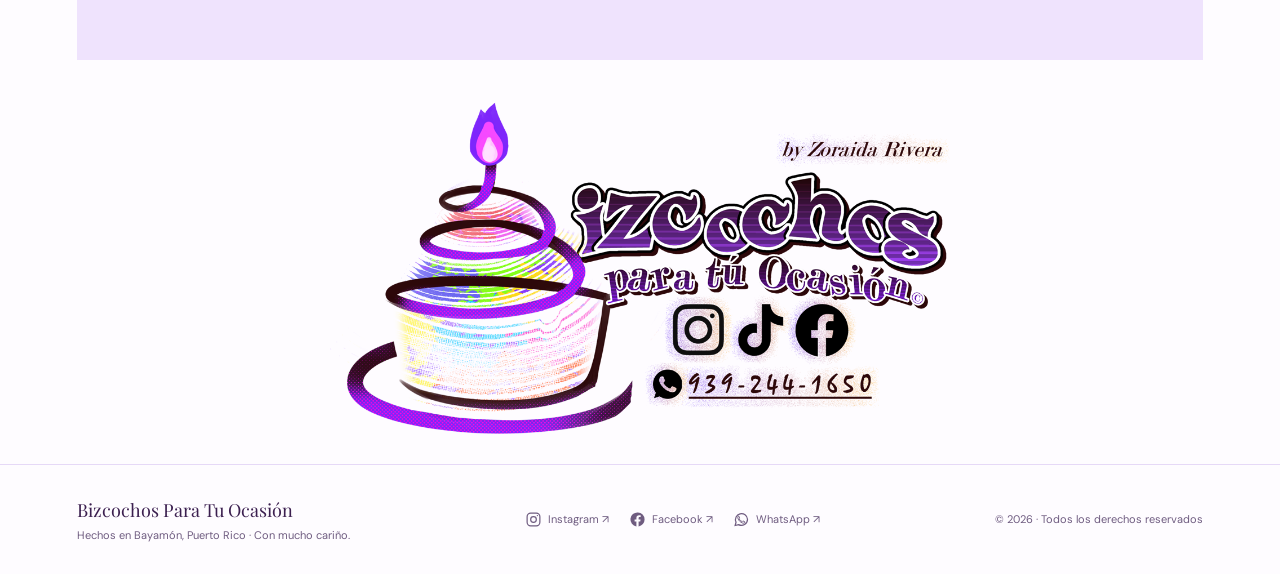
==== commit 5f95d552: "Show the homepage cakes in a tall portrait frame The crossfade frame was a fixed 400px height, which" ====
--- a/galeria.html
+++ b/galeria.html
@@ -1 +1 @@
-<!doctype html><html lang="es-PR"><head><meta charset="utf-8"><meta name="viewport" content="width=device-width, initial-scale=1"><title>Galería de bizcochos | Bizcochos Para Tu Ocasión</title><meta name="description" content="Bizcochos hechos en casa en Bayamón, Puerto Rico, para cumpleaños, bodas y ocasiones especiales. Entregas en el área metro. Cotiza por WhatsApp al 939-244-1650."><link rel="canonical" href="https://bizcochosparatuocasion.com/galeria.html"><meta name="theme-color" content="#7b2cf5"><meta property="og:type" content="website"><meta property="og:locale" content="es_PR"><meta property="og:title" content="Bizcochos Para Tu Ocasión · Bayamón, PR"><meta property="og:description" content="Un bizcocho hecho en casa. Un recuerdo para siempre. Entregas en el área metro de Puerto Rico."><meta property="og:url" content="https://bizcochosparatuocasion.com/galeria.html"><link rel="icon" href="logos/favicon-32.png" type="image/png" sizes="32x32"><link rel="apple-touch-icon" href="logos/apple-touch-icon.png"><meta property="og:image" content="https://bizcochosparatuocasion.com/logos/banner.jpg"><link rel="stylesheet" href="styles.css?v=7f9c8544"><script src="site.js?v=ee34969c" defer></script></head><body><a class="skip" href="#contenido">Saltar al contenido</a><div class="announcement">HECHOS EN CASA, CON MUCHO CARIÑO <span>✧</span> BAYAMÓN, PUERTO RICO</div><header class="header wrap"><a class="brand" href="index.html" aria-label="Bizcochos Para Tu Ocasión, inicio"><img src="logos/logo-header.png" alt="Bizcochos Para Tu Ocasión" width="640" height="300"></a><nav class="nav" aria-label="Navegación principal"><a href="index.html" >Inicio</a><a href="galeria.html" aria-current="page">La galería</a><a class="button" href="https://wa.me/19392441650" data-whatsapp><svg viewBox="0 0 24 24" aria-hidden="true" focusable="false" fill="none" stroke="currentColor" stroke-width="1.7"><path d="M20.5 11.7a8.5 8.5 0 0 1-12.6 7.5L3 20.5l1.3-4.7a8.5 8.5 0 1 1 16.2-4.1Z"/><path d="m8 7 1.5 3-1 1c1 2 2.5 3.2 4.5 4l1-1 3 1.5c-.5 2-2 2-3.5 1.5-3-1-5.5-3.5-6.5-6.5C6.5 9 6.5 7.5 8 7Z" stroke-width="1.3"/></svg>Hablemos de tu bizcocho ↗</a></nav></header><main id="contenido"><section class="gallery-intro"><p class="eyebrow">UN ÁLBUM LLENO DE DULZURA</p><h1>Hechos con <em>cariño.</em></h1><p>Cada celebración tiene su propia historia.<br>Estas son algunas que hemos endulzado.</p><div class="gallery-controls" aria-label="Filtrar fotos"><button class="filter active" data-category="todos" aria-pressed="true">Todos</button><button class="filter " data-category="infantiles" aria-pressed="false">Infantiles</button><button class="filter " data-category="bodas-y-quinces" aria-pressed="false">Bodas y quinces</button><button class="filter " data-category="adultos" aria-pressed="false">Adultos</button><button class="filter " data-category="festividades" aria-pressed="false">Festividades</button></div></section><div class="gallery-tools wrap"><span id="gallery-count" aria-live="polite">80 bizcochos</span><button class="pause" aria-pressed="false">Ⅱ Pausar movimiento</button></div><div class="gallery-stage" aria-label="Galería de nuestros bizcochos"></div><noscript><p class="wrap">Activa JavaScript para explorar la galería. Puedes <a href="https://www.instagram.com/bizcochos_para_tu_ocasion/">ver nuestros bizcochos en Instagram</a>.</p></noscript><div class="wrap"><p class="disclaimer" style="margin:0 0 45px">Toca una foto para ampliarla. ¿Te gustó alguno? Escríbenos y lo hacemos a tu manera.</p></div><dialog aria-labelledby="photo-title"><div class="dialog-bar"><h2 id="photo-title" style="font-size:24px">Bizcocho</h2><button type="button" aria-label="Cerrar foto">×</button></div><img alt=""><p>Hecho por Bizcochos Para Tu Ocasión en Bayamón, Puerto Rico.</p></dialog><section class="contact wrap" id="contacto"><p class="eyebrow">UN MENSAJITO Y EMPEZAMOS</p><h2>Hagamos algo <em>muy tuyo.</em></h2><p>Bizcochos hechos en Bayamón · Entregas en el área metro</p><a class="button" href="https://wa.me/19392441650" data-whatsapp><svg viewBox="0 0 24 24" aria-hidden="true" focusable="false" fill="none" stroke="currentColor" stroke-width="1.7"><path d="M20.5 11.7a8.5 8.5 0 0 1-12.6 7.5L3 20.5l1.3-4.7a8.5 8.5 0 1 1 16.2-4.1Z"/><path d="m8 7 1.5 3-1 1c1 2 2.5 3.2 4.5 4l1-1 3 1.5c-.5 2-2 2-3.5 1.5-3-1-5.5-3.5-6.5-6.5C6.5 9 6.5 7.5 8 7Z" stroke-width="1.3"/></svg>Escríbenos por WhatsApp ↗</a><a class="phone" href="tel:+19392441650">939 · 244 · 1650</a></section></main><div class="footer-banner wrap"><img src="logos/banner-footer.png" alt="Bizcochos Para Tu Ocasión by Zoraida Rivera · Instagram, TikTok y Facebook · WhatsApp 939-244-1650" width="1100" height="593" loading="lazy"></div><footer><div class="wrap footer-inner"><div><div class="footer-name">Bizcochos Para Tu Ocasión</div><span>Hechos en Bayamón, Puerto Rico · Con mucho cariño.</span></div><div class="footer-links"><a href="https://www.instagram.com/bizcochos_para_tu_ocasion/"><svg viewBox="0 0 24 24" aria-hidden="true" focusable="false" fill="none" stroke="currentColor" stroke-width="1.7"><rect x="3" y="3" width="18" height="18" rx="5"/><circle cx="12" cy="12" r="4"/><circle cx="17.5" cy="6.5" r="1" fill="currentColor" stroke="none"/></svg> Instagram ↗</a><a href="https://www.facebook.com/people/Bizcochos-para-t%C3%BA-Ocasi%C3%B3n/100064667080641/"><svg viewBox="0 0 24 24" aria-hidden="true" focusable="false" fill="currentColor"><path d="M22 12a10 10 0 1 0-11.56 9.88v-6.99H7.9V12h2.54V9.8c0-2.5 1.49-3.89 3.77-3.89 1.09 0 2.23.2 2.23.2v2.45h-1.26c-1.24 0-1.62.77-1.62 1.56V12h2.77l-.44 2.89h-2.33v6.99A10 10 0 0 0 22 12Z"/></svg> Facebook ↗</a><a href="https://wa.me/19392441650" data-whatsapp><svg viewBox="0 0 24 24" aria-hidden="true" focusable="false" fill="none" stroke="currentColor" stroke-width="1.7"><path d="M20.5 11.7a8.5 8.5 0 0 1-12.6 7.5L3 20.5l1.3-4.7a8.5 8.5 0 1 1 16.2-4.1Z"/><path d="m8 7 1.5 3-1 1c1 2 2.5 3.2 4.5 4l1-1 3 1.5c-.5 2-2 2-3.5 1.5-3-1-5.5-3.5-6.5-6.5C6.5 9 6.5 7.5 8 7Z" stroke-width="1.3"/></svg> WhatsApp ↗</a></div><span>© 2026 · Todos los derechos reservados</span></div></footer></body></html>+<!doctype html><html lang="es-PR"><head><meta charset="utf-8"><meta name="viewport" content="width=device-width, initial-scale=1"><title>Galería de bizcochos | Bizcochos Para Tu Ocasión</title><meta name="description" content="Bizcochos hechos en casa en Bayamón, Puerto Rico, para cumpleaños, bodas y ocasiones especiales. Entregas en el área metro. Cotiza por WhatsApp al 939-244-1650."><link rel="canonical" href="https://bizcochosparatuocasion.com/galeria.html"><meta name="theme-color" content="#7b2cf5"><meta property="og:type" content="website"><meta property="og:locale" content="es_PR"><meta property="og:title" content="Bizcochos Para Tu Ocasión · Bayamón, PR"><meta property="og:description" content="Un bizcocho hecho en casa. Un recuerdo para siempre. Entregas en el área metro de Puerto Rico."><meta property="og:url" content="https://bizcochosparatuocasion.com/galeria.html"><link rel="icon" href="logos/favicon-32.png" type="image/png" sizes="32x32"><link rel="apple-touch-icon" href="logos/apple-touch-icon.png"><meta property="og:image" content="https://bizcochosparatuocasion.com/logos/banner.jpg"><link rel="stylesheet" href="styles.css?v=9d3d3667"><script src="site.js?v=ee34969c" defer></script></head><body><a class="skip" href="#contenido">Saltar al contenido</a><div class="announcement">HECHOS EN CASA, CON MUCHO CARIÑO <span>✧</span> BAYAMÓN, PUERTO RICO</div><header class="header wrap"><a class="brand" href="index.html" aria-label="Bizcochos Para Tu Ocasión, inicio"><img src="logos/logo-header.png" alt="Bizcochos Para Tu Ocasión" width="640" height="300"></a><nav class="nav" aria-label="Navegación principal"><a href="index.html" >Inicio</a><a href="galeria.html" aria-current="page">La galería</a><a class="button" href="https://wa.me/19392441650" data-whatsapp><svg viewBox="0 0 24 24" aria-hidden="true" focusable="false" fill="none" stroke="currentColor" stroke-width="1.7"><path d="M20.5 11.7a8.5 8.5 0 0 1-12.6 7.5L3 20.5l1.3-4.7a8.5 8.5 0 1 1 16.2-4.1Z"/><path d="m8 7 1.5 3-1 1c1 2 2.5 3.2 4.5 4l1-1 3 1.5c-.5 2-2 2-3.5 1.5-3-1-5.5-3.5-6.5-6.5C6.5 9 6.5 7.5 8 7Z" stroke-width="1.3"/></svg>Hablemos de tu bizcocho ↗</a></nav></header><main id="contenido"><section class="gallery-intro"><p class="eyebrow">UN ÁLBUM LLENO DE DULZURA</p><h1>Hechos con <em>cariño.</em></h1><p>Cada celebración tiene su propia historia.<br>Estas son algunas que hemos endulzado.</p><div class="gallery-controls" aria-label="Filtrar fotos"><button class="filter active" data-category="todos" aria-pressed="true">Todos</button><button class="filter " data-category="infantiles" aria-pressed="false">Infantiles</button><button class="filter " data-category="bodas-y-quinces" aria-pressed="false">Bodas y quinces</button><button class="filter " data-category="adultos" aria-pressed="false">Adultos</button><button class="filter " data-category="festividades" aria-pressed="false">Festividades</button></div></section><div class="gallery-tools wrap"><span id="gallery-count" aria-live="polite">80 bizcochos</span><button class="pause" aria-pressed="false">Ⅱ Pausar movimiento</button></div><div class="gallery-stage" aria-label="Galería de nuestros bizcochos"></div><noscript><p class="wrap">Activa JavaScript para explorar la galería. Puedes <a href="https://www.instagram.com/bizcochos_para_tu_ocasion/">ver nuestros bizcochos en Instagram</a>.</p></noscript><div class="wrap"><p class="disclaimer" style="margin:0 0 45px">Toca una foto para ampliarla. ¿Te gustó alguno? Escríbenos y lo hacemos a tu manera.</p></div><dialog aria-labelledby="photo-title"><div class="dialog-bar"><h2 id="photo-title" style="font-size:24px">Bizcocho</h2><button type="button" aria-label="Cerrar foto">×</button></div><img alt=""><p>Hecho por Bizcochos Para Tu Ocasión en Bayamón, Puerto Rico.</p></dialog><section class="contact wrap" id="contacto"><p class="eyebrow">UN MENSAJITO Y EMPEZAMOS</p><h2>Hagamos algo <em>muy tuyo.</em></h2><p>Bizcochos hechos en Bayamón · Entregas en el área metro</p><a class="button" href="https://wa.me/19392441650" data-whatsapp><svg viewBox="0 0 24 24" aria-hidden="true" focusable="false" fill="none" stroke="currentColor" stroke-width="1.7"><path d="M20.5 11.7a8.5 8.5 0 0 1-12.6 7.5L3 20.5l1.3-4.7a8.5 8.5 0 1 1 16.2-4.1Z"/><path d="m8 7 1.5 3-1 1c1 2 2.5 3.2 4.5 4l1-1 3 1.5c-.5 2-2 2-3.5 1.5-3-1-5.5-3.5-6.5-6.5C6.5 9 6.5 7.5 8 7Z" stroke-width="1.3"/></svg>Escríbenos por WhatsApp ↗</a><a class="phone" href="tel:+19392441650">939 · 244 · 1650</a></section></main><div class="footer-banner wrap"><img src="logos/banner-footer.png" alt="Bizcochos Para Tu Ocasión by Zoraida Rivera · Instagram, TikTok y Facebook · WhatsApp 939-244-1650" width="1100" height="593" loading="lazy"></div><footer><div class="wrap footer-inner"><div><div class="footer-name">Bizcochos Para Tu Ocasión</div><span>Hechos en Bayamón, Puerto Rico · Con mucho cariño.</span></div><div class="footer-links"><a href="https://www.instagram.com/bizcochos_para_tu_ocasion/"><svg viewBox="0 0 24 24" aria-hidden="true" focusable="false" fill="none" stroke="currentColor" stroke-width="1.7"><rect x="3" y="3" width="18" height="18" rx="5"/><circle cx="12" cy="12" r="4"/><circle cx="17.5" cy="6.5" r="1" fill="currentColor" stroke="none"/></svg> Instagram ↗</a><a href="https://www.facebook.com/people/Bizcochos-para-t%C3%BA-Ocasi%C3%B3n/100064667080641/"><svg viewBox="0 0 24 24" aria-hidden="true" focusable="false" fill="currentColor"><path d="M22 12a10 10 0 1 0-11.56 9.88v-6.99H7.9V12h2.54V9.8c0-2.5 1.49-3.89 3.77-3.89 1.09 0 2.23.2 2.23.2v2.45h-1.26c-1.24 0-1.62.77-1.62 1.56V12h2.77l-.44 2.89h-2.33v6.99A10 10 0 0 0 22 12Z"/></svg> Facebook ↗</a><a href="https://wa.me/19392441650" data-whatsapp><svg viewBox="0 0 24 24" aria-hidden="true" focusable="false" fill="none" stroke="currentColor" stroke-width="1.7"><path d="M20.5 11.7a8.5 8.5 0 0 1-12.6 7.5L3 20.5l1.3-4.7a8.5 8.5 0 1 1 16.2-4.1Z"/><path d="m8 7 1.5 3-1 1c1 2 2.5 3.2 4.5 4l1-1 3 1.5c-.5 2-2 2-3.5 1.5-3-1-5.5-3.5-6.5-6.5C6.5 9 6.5 7.5 8 7Z" stroke-width="1.3"/></svg> WhatsApp ↗</a></div><span>© 2026 · Todos los derechos reservados</span></div></footer></body></html>
--- a/styles.css
+++ b/styles.css
@@ -1,8 +1,10 @@
 @import url('https://fonts.googleapis.com/css2?family=DM+Sans:wght@400;500;600;700&family=Playfair+Display:ital,wght@0,400;0,500;0,600;0,700;1,400;1,500&display=swap');
-:root{--ink:#3b1f4f;--muted:#6f5c80;--rose:#7b2cf5;--pink:#efe3fd;--paper:#fefcff;--cream:#f7f1fe;--line:#e6d9f7;--magenta:#d63ff0}*{box-sizing:border-box}body{margin:0;background:var(--paper);color:var(--ink);font-family:'DM Sans',sans-serif;font-size:15px;line-height:1.7}a{color:inherit;text-decoration:none}button{font:inherit;cursor:pointer}img{display:block;width:100%;object-fit:cover}h1,h2,h3,p{margin:0}h1,h2,h3{font-family:'Playfair Display',Georgia,serif;font-weight:400;line-height:1.15}h1{font-size:clamp(46px,5.4vw,78px);letter-spacing:-2px}h2{font-size:clamp(34px,3.8vw,49px);letter-spacing:-1px}h3{font-size:25px}em{font-weight:400;color:var(--rose)}.wrap{width:min(1180px,88%);margin:auto}.announcement{background:var(--pink);text-align:center;font-size:11px;letter-spacing:1.3px;padding:9px 15px}.announcement span{margin:0 15px}.header{display:flex;align-items:center;justify-content:space-between;gap:24px;min-height:150px;border-bottom:1px solid var(--line)}.brand{display:flex;align-items:center;gap:12px;line-height:1.2}.brand img{width:auto;height:128px}.brand strong{font-family:'Playfair Display',Georgia,serif;font-size:23px;font-weight:500}.brand small{display:block;text-transform:uppercase;font-size:9px;letter-spacing:2.8px;margin-top:7px}.nav{display:flex;align-items:center;gap:32px;font-size:13px}.nav a[aria-current=page]{color:var(--rose);border-bottom:1px solid var(--rose)}.nav .button{padding:11px 19px}.button{display:inline-flex;align-items:center;justify-content:center;gap:18px;padding:15px 26px;background:var(--rose);border:1px solid var(--rose);color:white;font-size:12px;font-weight:600;letter-spacing:.3px;transition:background .2s}.button:hover{background:#5d17c9}.button.light{background:transparent;color:var(--ink);border-color:#c3a8ea}.button.light:hover{background:var(--pink)}.eyebrow{text-transform:uppercase;letter-spacing:2.5px;font-size:10px;font-weight:600;color:var(--rose);margin-bottom:23px}.hero{display:grid;grid-template-columns:1fr 1fr;gap:65px;align-items:center;padding:68px 0 76px}.hero-copy>p:not(.eyebrow){max-width:425px;color:var(--muted);margin:25px 0;font-size:15px}.hero-copy .actions{display:flex;gap:13px;margin:30px 0 23px}.local-note{font-size:11px;color:var(--muted);display:flex;gap:9px;align-items:center}.hero-art{position:relative;padding:26px 25px 18px 33px;background:var(--pink)}.hero-art:before{content:'';position:absolute;inset:13px;border:1px solid #fff9;pointer-events:none}.hero-photo{position:relative;background:white;padding:11px 11px 0;transform:rotate(-4deg);box-shadow:0 7px 20px #5a1fa014;margin:0 20px 15px 0}.hero-photo .slides{position:relative;height:400px;overflow:hidden}.hero-photo .slides img{position:absolute;inset:0;height:100%;opacity:0;transition:opacity 1.2s ease}.hero-photo .slides img.active{opacity:1}.handwritten{font-family:'Playfair Display',Georgia,serif;font-style:italic;font-size:20px;text-align:center;padding:15px 5px;color:var(--rose)}.seal{position:absolute;right:-20px;bottom:53px;width:100px;height:100px;border-radius:50%;background:var(--cream);border:1px solid #c3a3ef;outline:5px solid var(--cream);display:flex;align-items:center;justify-content:center;text-align:center;font-family:'Playfair Display',Georgia,serif;line-height:1.3;font-size:13px;padding:8px;transform:rotate(12deg)}.photo-note{font-size:9px;color:var(--muted);letter-spacing:.6px;text-align:right;margin-top:22px}.values{border-top:1px solid var(--line);border-bottom:1px solid var(--line);display:flex;justify-content:center;gap:55px;padding:18px 0;font-size:11px;letter-spacing:1px}.values span::before{content:'✧';color:var(--magenta);font-size:18px;margin-right:14px}.section{padding:75px 0}.section-heading{display:flex;justify-content:space-between;align-items:end;margin-bottom:34px;gap:20px}.section-heading .eyebrow{margin-bottom:12px}.text-link{font-size:12px;border-bottom:1px solid var(--rose);padding-bottom:4px;color:var(--rose);white-space:nowrap}.cake-grid{display:grid;grid-template-columns:repeat(3,1fr);gap:27px}.cake-card{margin:0}.cake-card .image-frame{background:var(--cream);padding:10px;overflow:hidden}.cake-card img{height:295px;transition:transform .5s}.cake-card a:hover img{transform:scale(1.04)}.cake-card figcaption{display:flex;align-items:center;justify-content:space-between;padding-top:17px}.cake-card figcaption span{color:var(--rose);font-size:18px}.cake-card p{font-size:12px;color:var(--muted);margin-top:6px}.disclaimer{font-size:11px;color:var(--muted);margin-top:22px}.story{background:var(--cream);padding:60px 0}.story-inner{display:grid;grid-template-columns:1fr 1.2fr;gap:100px;align-items:center}.story p:not(.eyebrow){color:var(--muted);margin:20px 0}.story-signature{font-family:'Playfair Display',serif;color:var(--rose);font-style:italic;font-size:21px}.steps{display:grid;grid-template-columns:repeat(3,1fr);gap:45px;margin-top:37px}.step{border-top:1px solid var(--line);padding-top:22px}.step .number{font-family:'Playfair Display',serif;color:#a66cf7;font-size:28px}.step h3{margin:12px 0}.step p{color:var(--muted);font-size:13px}.contact{background:var(--pink);text-align:center;padding:55px 20px;margin-bottom:65px;position:relative}.contact h2{margin-bottom:16px}.contact p{color:var(--muted);margin-bottom:23px}.contact .phone{display:block;font-size:12px;margin-top:16px;color:var(--rose)}footer{border-top:1px solid var(--line);padding:30px 0}.footer-inner{display:flex;justify-content:space-between;align-items:center;gap:20px;font-size:11px;color:var(--muted)}.footer-name{font-family:'Playfair Display',serif;font-size:18px;color:var(--ink)}.footer-links{display:flex;gap:20px}.skip{position:absolute;left:20px;top:-100px;background:white;padding:10px;z-index:10}.skip:focus{top:10px}:focus-visible{outline:3px solid var(--rose);outline-offset:5px}.gallery-intro{text-align:center;padding:55px 20px 30px}.gallery-intro h1{font-size:60px}.gallery-intro>p:not(.eyebrow){color:var(--muted);max-width:520px;margin:20px auto}.gallery-controls{display:flex;justify-content:center;gap:9px;flex-wrap:wrap;margin:25px 0 15px}.filter,.pause{border:1px solid var(--line);padding:9px 18px;background:transparent;color:var(--ink);font-size:12px}.filter.active{background:var(--rose);border-color:var(--rose);color:white}.gallery-tools{display:flex;align-items:center;justify-content:space-between;gap:20px;font-size:11px;color:var(--muted);margin-bottom:22px}.gallery-stage{overflow:hidden;padding-bottom:55px}.gallery-row-wrap{position:relative;margin:0 0 18px}.gallery-row{overflow-x:auto;scrollbar-width:none;cursor:grab;overscroll-behavior-x:contain}.gallery-row::-webkit-scrollbar{display:none}.gallery-row.dragging{cursor:grabbing;user-select:none}.gallery-row.dragging img{pointer-events:none}.gallery-track{display:flex;width:max-content;gap:18px}.row-arrow{position:absolute;top:50%;transform:translateY(-50%);z-index:2;width:44px;height:44px;border-radius:50%;border:1px solid var(--line);background:#fefcffe6;color:var(--rose);font-size:28px;line-height:1;display:flex;align-items:center;justify-content:center;padding:0 0 4px;box-shadow:0 4px 14px #5a1fa022}.row-arrow:hover{background:var(--rose);color:white}.row-arrow.prev{left:12px}.row-arrow.next{right:12px}.gallery-item{border:0;padding:8px 8px 0;background:var(--cream);width:245px;text-align:left;color:var(--ink)}.gallery-item img{height:229px}.gallery-item span{display:block;padding:10px 4px;font-size:11px}.gallery-item span b{float:right;color:var(--rose);font-weight:400}dialog{border:1px solid var(--line);padding:18px;background:var(--paper);width:min(600px,92vw);max-height:90vh;color:var(--ink)}dialog::backdrop{background:#2a1438b8}dialog img{max-height:65vh;object-fit:contain;background:var(--cream)}.dialog-bar{display:flex;justify-content:space-between;align-items:center;margin-bottom:12px}.dialog-bar button{background:none;border:0;font-size:24px;color:var(--ink)}dialog p{font-size:11px;color:var(--muted);margin-top:12px}.empty{padding:40px;text-align:center}
-@media(min-width:1500px){.gallery-item{width:290px}.gallery-item img{height:274px}}@media(max-width:850px){.header{min-height:95px}.nav{gap:19px}.hero{gap:30px}.hero-photo .slides{height:325px}.seal{right:-10px;width:86px;height:86px;font-size:12px}.hero-copy .actions{flex-direction:column;align-items:start}.values{gap:20px;font-size:9px}.cake-card img{height:230px}.story-inner{gap:40px}.brand strong{font-size:19px}.nav .button{padding:9px 12px}.cake-grid{gap:16px}}@media(max-width:600px){.wrap{width:88%}.announcement{font-size:9px;letter-spacing:.5px}.announcement span{margin:0 6px}.header{flex-wrap:wrap;justify-content:center;padding:20px 0 15px;gap:18px}.brand strong{font-size:24px}.nav{width:100%;justify-content:center;gap:28px}.nav .button{font-size:11px}.hero{grid-template-columns:1fr;padding:40px 0 45px;gap:35px}h1{font-size:53px}.hero-copy>p:not(.eyebrow){margin:22px 0}.hero-copy .actions{flex-direction:row;gap:10px}.button{padding:13px 17px;font-size:11px}.hero-art{margin:0 12px 0 0;padding:22px}.hero-photo{margin-right:10px}.hero-photo .slides{height:340px}.seal{bottom:55px}.values{gap:10px;flex-wrap:wrap;padding:14px 0}.values span::before{margin-right:6px}.section{padding:47px 0}.section-heading{align-items:start}.section-heading h2{font-size:35px}.section-heading .text-link{margin-top:30px;font-size:10px}.cake-grid{grid-template-columns:1fr;gap:30px}.cake-card img{height:320px}.story{padding:45px 0}.story-inner{grid-template-columns:1fr;gap:15px}.steps{grid-template-columns:1fr;gap:25px}.step{display:grid;grid-template-columns:40px 1fr;column-gap:14px}.step h3{margin:3px 0 8px}.step p{grid-column:2}.contact{margin-bottom:35px;padding:40px 20px}.footer-inner{flex-direction:column;text-align:center;gap:15px}.gallery-intro{padding-top:40px}.gallery-intro h1{font-size:46px}.gallery-tools{align-items:start}.gallery-item{width:195px}.gallery-item img{height:179px}.gallery-track{gap:14px}.gallery-row-wrap{margin-bottom:14px}.row-arrow{width:38px;height:38px;font-size:24px}}@media(prefers-reduced-motion:reduce){*{animation:none!important;transition:none!important}}
+:root{--ink:#3b1f4f;--muted:#6f5c80;--rose:#7b2cf5;--pink:#efe3fd;--paper:#fefcff;--cream:#f7f1fe;--line:#e6d9f7;--magenta:#d63ff0}*{box-sizing:border-box}body{margin:0;background:var(--paper);color:var(--ink);font-family:'DM Sans',sans-serif;font-size:15px;line-height:1.7}a{color:inherit;text-decoration:none}button{font:inherit;cursor:pointer}img{display:block;width:100%;object-fit:cover}h1,h2,h3,p{margin:0}h1,h2,h3{font-family:'Playfair Display',Georgia,serif;font-weight:400;line-height:1.15}h1{font-size:clamp(46px,5.4vw,78px);letter-spacing:-2px}h2{font-size:clamp(34px,3.8vw,49px);letter-spacing:-1px}h3{font-size:25px}em{font-weight:400;color:var(--rose)}.wrap{width:min(1180px,88%);margin:auto}.announcement{background:var(--pink);text-align:center;font-size:11px;letter-spacing:1.3px;padding:9px 15px}.announcement span{margin:0 15px}.header{display:flex;align-items:center;justify-content:space-between;gap:24px;min-height:150px;border-bottom:1px solid var(--line)}.brand{display:flex;align-items:center;gap:12px;line-height:1.2}.brand img{width:auto;height:128px}.brand strong{font-family:'Playfair Display',Georgia,serif;font-size:23px;font-weight:500}.brand small{display:block;text-transform:uppercase;font-size:9px;letter-spacing:2.8px;margin-top:7px}.nav{display:flex;align-items:center;gap:32px;font-size:13px}.nav a[aria-current=page]{color:var(--rose);border-bottom:1px solid var(--rose)}.nav .button{padding:11px 19px}.button{display:inline-flex;align-items:center;justify-content:center;gap:18px;padding:15px 26px;background:var(--rose);border:1px solid var(--rose);color:white;font-size:12px;font-weight:600;letter-spacing:.3px;transition:background .2s}.button:hover{background:#5d17c9}.button.light{background:transparent;color:var(--ink);border-color:#c3a8ea}.button.light:hover{background:var(--pink)}.eyebrow{text-transform:uppercase;letter-spacing:2.5px;font-size:10px;font-weight:600;color:var(--rose);margin-bottom:23px}.hero{display:grid;grid-template-columns:1fr 1fr;gap:65px;align-items:center;padding:68px 0 76px}.hero-copy>p:not(.eyebrow){max-width:425px;color:var(--muted);margin:25px 0;font-size:15px}.hero-copy .actions{display:flex;gap:13px;margin:30px 0 23px}.local-note{font-size:11px;color:var(--muted);display:flex;gap:9px;align-items:center}.hero-art{position:relative;padding:26px 25px 18px 33px;background:var(--pink)}.hero-art:before{content:'';position:absolute;inset:13px;border:1px solid #fff9;pointer-events:none}.hero-photo{position:relative;background:white;padding:11px 11px 0;transform:rotate(-4deg);box-shadow:0 7px 20px #5a1fa014;margin:0 20px 15px 0}.hero-photo .slides{position:relative;aspect-ratio:3/4;overflow:hidden}.hero-photo .slides img{position:absolute;inset:0;height:100%;opacity:0;transition:opacity 1.2s ease}.hero-photo .slides img.active{opacity:1}.handwritten{font-family:'Playfair Display',Georgia,serif;font-style:italic;font-size:20px;text-align:center;padding:15px 5px;color:var(--rose)}.seal{position:absolute;right:-20px;bottom:53px;width:100px;height:100px;border-radius:50%;background:var(--cream);border:1px solid #c3a3ef;outline:5px solid var(--cream);display:flex;align-items:center;justify-content:center;text-align:center;font-family:'Playfair Display',Georgia,serif;line-height:1.3;font-size:13px;padding:8px;transform:rotate(12deg)}.photo-note{font-size:9px;color:var(--muted);letter-spacing:.6px;text-align:right;margin-top:22px}.values{border-top:1px solid var(--line);border-bottom:1px solid var(--line);display:flex;justify-content:center;gap:55px;padding:18px 0;font-size:11px;letter-spacing:1px}.values span::before{content:'✧';color:var(--magenta);font-size:18px;margin-right:14px}.section{padding:75px 0}.section-heading{display:flex;justify-content:space-between;align-items:end;margin-bottom:34px;gap:20px}.section-heading .eyebrow{margin-bottom:12px}.text-link{font-size:12px;border-bottom:1px solid var(--rose);padding-bottom:4px;color:var(--rose);white-space:nowrap}.cake-grid{display:grid;grid-template-columns:repeat(3,1fr);gap:27px}.cake-card{margin:0}.cake-card .image-frame{background:var(--cream);padding:10px;overflow:hidden}.cake-card img{height:295px;transition:transform .5s}.cake-card a:hover img{transform:scale(1.04)}.cake-card figcaption{display:flex;align-items:center;justify-content:space-between;padding-top:17px}.cake-card figcaption span{color:var(--rose);font-size:18px}.cake-card p{font-size:12px;color:var(--muted);margin-top:6px}.disclaimer{font-size:11px;color:var(--muted);margin-top:22px}.story{background:var(--cream);padding:60px 0}.story-inner{display:grid;grid-template-columns:1fr 1.2fr;gap:100px;align-items:center}.story p:not(.eyebrow){color:var(--muted);margin:20px 0}.story-signature{font-family:'Playfair Display',serif;color:var(--rose);font-style:italic;font-size:21px}.steps{display:grid;grid-template-columns:repeat(3,1fr);gap:45px;margin-top:37px}.step{border-top:1px solid var(--line);padding-top:22px}.step .number{font-family:'Playfair Display',serif;color:#a66cf7;font-size:28px}.step h3{margin:12px 0}.step p{color:var(--muted);font-size:13px}.contact{background:var(--pink);text-align:center;padding:55px 20px;margin-bottom:65px;position:relative}.contact h2{margin-bottom:16px}.contact p{color:var(--muted);margin-bottom:23px}.contact .phone{display:block;font-size:12px;margin-top:16px;color:var(--rose)}footer{border-top:1px solid var(--line);padding:30px 0}.footer-inner{display:flex;justify-content:space-between;align-items:center;gap:20px;font-size:11px;color:var(--muted)}.footer-name{font-family:'Playfair Display',serif;font-size:18px;color:var(--ink)}.footer-links{display:flex;gap:20px}.skip{position:absolute;left:20px;top:-100px;background:white;padding:10px;z-index:10}.skip:focus{top:10px}:focus-visible{outline:3px solid var(--rose);outline-offset:5px}.gallery-intro{text-align:center;padding:55px 20px 30px}.gallery-intro h1{font-size:60px}.gallery-intro>p:not(.eyebrow){color:var(--muted);max-width:520px;margin:20px auto}.gallery-controls{display:flex;justify-content:center;gap:9px;flex-wrap:wrap;margin:25px 0 15px}.filter,.pause{border:1px solid var(--line);padding:9px 18px;background:transparent;color:var(--ink);font-size:12px}.filter.active{background:var(--rose);border-color:var(--rose);color:white}.gallery-tools{display:flex;align-items:center;justify-content:space-between;gap:20px;font-size:11px;color:var(--muted);margin-bottom:22px}.gallery-stage{overflow:hidden;padding-bottom:55px}.gallery-row-wrap{position:relative;margin:0 0 18px}.gallery-row{overflow-x:auto;scrollbar-width:none;cursor:grab;overscroll-behavior-x:contain}.gallery-row::-webkit-scrollbar{display:none}.gallery-row.dragging{cursor:grabbing;user-select:none}.gallery-row.dragging img{pointer-events:none}.gallery-track{display:flex;width:max-content;gap:18px}.row-arrow{position:absolute;top:50%;transform:translateY(-50%);z-index:2;width:44px;height:44px;border-radius:50%;border:1px solid var(--line);background:#fefcffe6;color:var(--rose);font-size:28px;line-height:1;display:flex;align-items:center;justify-content:center;padding:0 0 4px;box-shadow:0 4px 14px #5a1fa022}.row-arrow:hover{background:var(--rose);color:white}.row-arrow.prev{left:12px}.row-arrow.next{right:12px}.gallery-item{border:0;padding:8px 8px 0;background:var(--cream);width:245px;text-align:left;color:var(--ink)}.gallery-item img{height:229px}.gallery-item span{display:block;padding:10px 4px;font-size:11px}.gallery-item span b{float:right;color:var(--rose);font-weight:400}dialog{border:1px solid var(--line);padding:18px;background:var(--paper);width:min(600px,92vw);max-height:90vh;color:var(--ink)}dialog::backdrop{background:#2a1438b8}dialog img{max-height:65vh;object-fit:contain;background:var(--cream)}.dialog-bar{display:flex;justify-content:space-between;align-items:center;margin-bottom:12px}.dialog-bar button{background:none;border:0;font-size:24px;color:var(--ink)}dialog p{font-size:11px;color:var(--muted);margin-top:12px}.empty{padding:40px;text-align:center}
+@media(min-width:1500px){.gallery-item{width:290px}.gallery-item img{height:274px}}@media(max-width:850px){.header{min-height:95px}.nav{gap:19px}.hero{gap:30px}.seal{right:-10px;width:86px;height:86px;font-size:12px}.hero-copy .actions{flex-direction:column;align-items:start}.values{gap:20px;font-size:9px}.cake-card img{height:230px}.story-inner{gap:40px}.brand strong{font-size:19px}.nav .button{padding:9px 12px}.cake-grid{gap:16px}}@media(max-width:600px){.wrap{width:88%}.announcement{font-size:9px;letter-spacing:.5px}.announcement span{margin:0 6px}.header{flex-wrap:wrap;justify-content:center;padding:20px 0 15px;gap:18px}.brand strong{font-size:24px}.nav{width:100%;justify-content:center;gap:28px}.nav .button{font-size:11px}.hero{grid-template-columns:1fr;padding:40px 0 45px;gap:35px}h1{font-size:53px}.hero-copy>p:not(.eyebrow){margin:22px 0}.hero-copy .actions{flex-direction:row;gap:10px}.button{padding:13px 17px;font-size:11px}.hero-art{margin:0 12px 0 0;padding:22px}.hero-photo{margin-right:10px}.seal{bottom:55px}.values{gap:10px;flex-wrap:wrap;padding:14px 0}.values span::before{margin-right:6px}.section{padding:47px 0}.section-heading{align-items:start}.section-heading h2{font-size:35px}.section-heading .text-link{margin-top:30px;font-size:10px}.cake-grid{grid-template-columns:1fr;gap:30px}.cake-card img{height:320px}.story{padding:45px 0}.story-inner{grid-template-columns:1fr;gap:15px}.steps{grid-template-columns:1fr;gap:25px}.step{display:grid;grid-template-columns:40px 1fr;column-gap:14px}.step h3{margin:3px 0 8px}.step p{grid-column:2}.contact{margin-bottom:35px;padding:40px 20px}.footer-inner{flex-direction:column;text-align:center;gap:15px}.gallery-intro{padding-top:40px}.gallery-intro h1{font-size:46px}.gallery-tools{align-items:start}.gallery-item{width:195px}.gallery-item img{height:179px}.gallery-track{gap:14px}.gallery-row-wrap{margin-bottom:14px}.row-arrow{width:38px;height:38px;font-size:24px}}@media(prefers-reduced-motion:reduce){*{animation:none!important;transition:none!important}}
 .gallery-stage.paused .gallery-row{overflow-x:auto}.gallery-stage.paused .gallery-track{animation:none;transform:none}.gallery-track{padding-right:18px}@media(max-width:600px){.gallery-track{padding-right:14px}}
 .footer-links a{display:inline-flex;align-items:center;gap:6px}.footer-links svg,.button svg{width:17px;height:17px;flex-shrink:0}.button:has(svg){gap:10px}@media(max-width:600px){.nav{gap:18px}.nav .button{padding:9px 10px}.nav .button svg{width:15px;height:15px}}
 @media(max-width:850px){.brand img{height:100px}}@media(max-width:600px){.brand img{height:110px}}
 .footer-banner{margin:-25px auto 30px;text-align:center}.footer-banner img{width:min(620px,100%);height:auto;margin:auto;object-fit:contain}@media(max-width:600px){.footer-banner{margin:-10px auto 20px}}
 .gallery-intro h1,.hero h1{position:relative;isolation:isolate}.gallery-intro h1::before,.hero h1::before{content:'';position:absolute;left:50%;top:50%;width:400px;height:400px;transform:translate(-50%,-54%) rotate(-8deg);background:url(logos/cake-outline-purple.png) center/contain no-repeat;opacity:.11;z-index:-1;pointer-events:none}.hero h1::before{left:38%;width:440px;height:440px}@media(max-width:600px){.gallery-intro h1::before,.hero h1::before{width:290px;height:290px}}
+.hero-art{width:min(100%,440px);justify-self:center}
+@media(max-width:600px){.handwritten{font-size:18px;padding-right:48px}}
